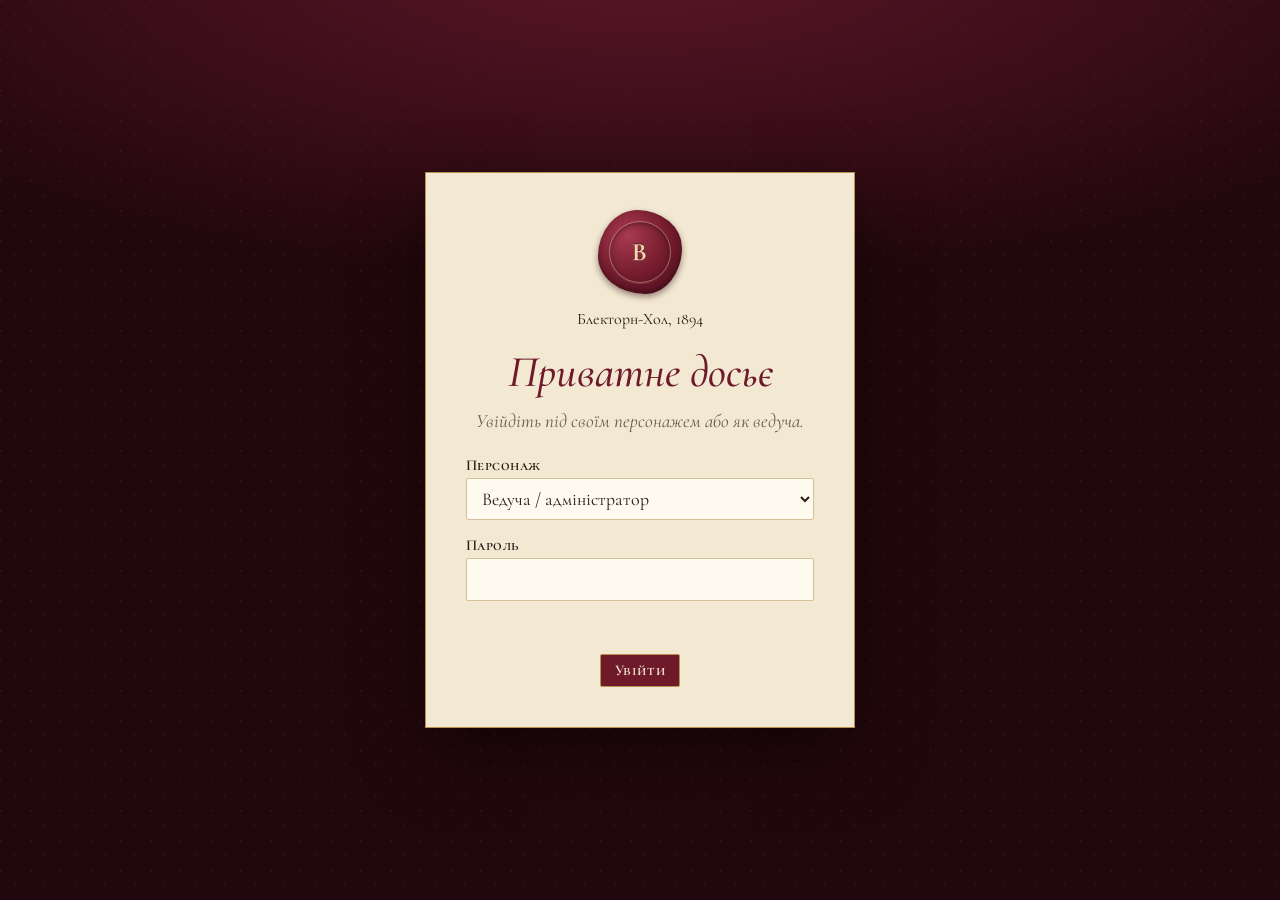
==== blackthorn-mystery.html @ bd0f5a86 "refactor: update field visibility and styles for sealed content - Removed "knows" from OPEN_FIELDS a" ====
<!DOCTYPE html>
<html lang="uk"><head>
<meta charset="UTF-8">
<meta name="viewport" content="width=device-width, initial-scale=1">
<title>The Blackthorn Mystery — Персонажі</title>
<link rel="preconnect" href="https://fonts.googleapis.com">
<link rel="preconnect" href="https://fonts.gstatic.com" crossorigin="">
<link href="https://fonts.googleapis.com/css2?family=Cormorant+Garamond:ital,wght@0,400;0,500;0,600;1,400;1,500&amp;family=Cormorant+SC:wght@500;600;700&amp;display=swap" rel="stylesheet">

<link rel="stylesheet" href="styles.css">
</head>

<body class="access-locked">

<main class="login-screen" id="login-screen">
  <section class="login-panel" aria-labelledby="login-title">
    <span class="seal login-seal" aria-hidden="true">B</span>
    <p class="case-no">Блекторн-Хол, 1894</p>
    <h1 id="login-title">Приватне досьє</h1>
    <p class="login-copy">Увійдіть під своїм персонажем або як ведуча.</p>
    <form id="login-form" class="login-form">
      <label class="field">
        <span>Персонаж</span>
        <select id="login-account" name="account" required></select>
      </label>
      <label class="field">
        <span>Пароль</span>
        <input id="login-password" name="password" type="password" autocomplete="current-password" required>
      </label>
      <p class="login-error" id="login-error" role="alert"></p>
      <button class="btn btn-primary" type="submit">Увійти</button>
    </form>
  </section>
</main>

<nav class="toolbar" aria-label="Керування досьє">
  <div class="toolbar-left">
    <span class="brand"><span class="seal mini-seal" aria-hidden="true">B</span>Blackthorn, приватне досьє</span>
    <div class="view-tabs" role="tablist" aria-label="Сторінки">
      <button class="view-tab" type="button" role="tab" data-view="invite" aria-controls="view-invite" aria-selected="false">Запрошення</button>
      <button class="view-tab" type="button" role="tab" data-view="cards" aria-controls="view-cards" aria-selected="true"><span class="admin-only">Картки персонажів</span><span class="player-only">Мій персонаж</span></button>
      <button class="view-tab" type="button" role="tab" data-view="host" aria-controls="view-host" aria-selected="false">Сторінка ведучої</button>
    </div>
  </div>
  <div class="toolbar-actions" id="cards-actions">
    <button class="btn btn-primary" id="btn-add" type="button">＋ Новий персонаж</button>
    <button class="btn" id="btn-secrets" type="button" aria-pressed="false">Відкрити всіх</button>
    <button class="btn" id="btn-export" type="button" title="Завантажити базу персонажів у форматі JSON">Експорт JSON</button>
    <button class="btn" id="btn-import" type="button" title="Завантажити персонажів з файлу JSON">Імпорт JSON</button>
    <button class="btn" id="btn-print" type="button">Друк / PDF</button>
    <button class="btn" id="btn-reset" type="button" title="Повернути дані, вбудовані у файл">Скинути</button>
  </div>
  <div class="toolbar-actions" id="host-actions" hidden="">
    <button class="btn btn-primary" id="host-edit" type="button" aria-pressed="false">✎ Редагувати</button>
    <button class="btn" id="host-json" type="button" title="Відкрити весь текст сторінки в JSON">JSON</button>
    <button class="btn" id="host-export" type="button" title="Завантажити текст сторінки ведучої у форматі JSON">Експорт JSON</button>
    <button class="btn" id="host-import" type="button" title="Завантажити текст сторінки ведучої з файлу JSON">Імпорт JSON</button>
    <button class="btn" id="host-print" type="button">Друк / PDF</button>
    <button class="btn" id="host-reset" type="button" title="Повернути текст, вбудований у файл">Скинути</button>
  </div>
  <div class="toolbar-actions" id="invite-actions" hidden="">
    <button class="btn btn-primary" id="invite-edit" type="button" aria-pressed="false">✎ Редагувати</button>
    <button class="btn" id="invite-print" type="button">Друк / PDF</button>
    <button class="btn" id="invite-reset" type="button" title="Повернути текст, вбудований у файл">Скинути</button>
  </div>
  <div class="session-actions" hidden id="session-actions">
    <span id="session-name"></span>
    <button class="btn" id="logout" type="button">Вийти</button>
  </div>
  <input type="file" id="import-input" accept="application/json,.json" hidden="">
  <input type="file" id="host-import-input" accept="application/json,.json" hidden="">
</nav>

<div id="view-cards">
<header class="page-title admin-only">
  <p class="case-no">Справа № 01, рік 1894</p>
  <h1>Картки персонажів</h1>
  <div class="flourish" aria-hidden="true">❦</div>
  <p class="motto">Те, що знає кожен. Те, що приховує кожен.</p>
  <p class="status-line" id="status-line"></p>
</header>
<header class="page-title player-title player-only">
  <p class="case-no">Особова справа · Блекторн-Хол, 1894</p>
  <h1>Мій персонаж</h1>
  <div class="flourish" aria-hidden="true">❦</div>
  <p class="motto">Лише для ваших очей. Не показуйте цю сторінку іншим гостям.</p>
</header>

<main class="cards" id="cards" aria-live="polite"></main>
</div>

<div id="view-host" hidden="">
  <header class="page-title">
    <p class="case-no" id="host-case">Справа № 01, рік 1894</p>
    <h1 id="host-title">Сторінка ведучої</h1>
    <div class="flourish" aria-hidden="true">❦</div>
    <p class="motto" id="host-motto">Те, чого не знає жоден гість.</p>
    <span class="host-badge">Тільки для ведучої</span>
  </header>
  <nav class="host-toc" id="host-toc" aria-label="Розділи сторінки ведучої"></nav>
  <main class="host-wrap" id="host" aria-live="polite"></main>
</div>

<div id="view-invite" hidden="">
  <header class="page-title">
    <p class="case-no" id="invite-case">Блекторн-Хол, 31 жовтня 1894</p>
    <h1 id="invite-title">Запрошення</h1>
    <div class="flourish" aria-hidden="true">❦</div>
    <p class="motto" id="invite-motto">Для кожного гостя за столом Блекторнів</p>
  </header>
  <main class="invite-wrap" id="invite" aria-live="polite"></main>
</div>

<dialog class="json-dialog" id="json-dialog" aria-labelledby="json-title">
  <form method="dialog" id="json-form">
    <div class="json-head">
      <h2 id="json-title">Текст сторінки ведучої в JSON</h2>
      <p>Тут увесь вміст сторінки. Можна змінювати текст, додавати розділи й блоки. Типи блоків: <b>text</b>, <b>quote</b>, <b>list</b>, <b>table</b>, <b>checklist</b>, <b>accordion</b>. Подвійні зірочки <b>**так**</b> роблять текст жирним.</p>
    </div>
    <textarea id="json-text" spellcheck="false" aria-label="JSON сторінки ведучої"></textarea>
    <p class="json-error" id="json-error" role="alert"></p>
    <div class="json-foot">
      <button class="btn" type="button" id="json-copy">Копіювати</button>
      <button class="btn" type="button" id="json-cancel">Скасувати</button>
      <button class="btn btn-primary" type="button" id="json-apply">Застосувати</button>
    </div>
  </form>
</dialog>


<!-- Картка персонажа (шаблон для рендеру з JSON) -->
<template id="card-tpl">
  <article class="card">
    <div class="frame">
      <div class="frame-inner">
        <span class="corner tl"></span><span class="corner tr"></span>
        <span class="corner bl"></span><span class="corner br"></span>

        <header class="card-head">
          <p class="role" data-f="role"></p>
          <h2 class="name" data-f="name"></h2>
          <p class="player" data-f="player"></p>
          <div class="seal" data-f="initials" aria-hidden="true"></div>
        </header>

        <div class="flourish" aria-hidden="true">❧</div>

        <section class="sec" data-sec="who"><h3>Хто це</h3><p data-f="who"></p></section>

        <details class="lore" data-sec="lore" open>
          <summary>Минуле персонажа <span class="hint">— життя, події, дрібниці</span></summary>
          <div class="lore-body">
            <section class="lore-part" data-part="life"><h4>Життя</h4><p data-f="life"></p></section>
            <section class="lore-part" data-part="past"><h4>Події з минулого</h4><ol class="timeline" data-list="past"></ol></section>
            <section class="lore-part" data-part="quirks"><h4>Дрібниці й звички</h4><ul class="quirks" data-list="quirks"></ul></section>
          </div>
        </details>

        <section class="sec sealed-note">
          <div class="seal sealed-wax" aria-hidden="true">B</div>
          <h3>Під печаткою</h3>
          <p>Події вечора, секрет, цілі та особливість відкриються, коли ведуча дасть код печатки.</p>
          <form class="unseal-form" hidden>
            <label class="field"><span>Код печатки</span><input name="code" autocomplete="off" autocapitalize="off" spellcheck="false" required></label>
            <button class="btn btn-primary" type="submit">Зламати печатку</button>
            <p class="unseal-error" role="alert"></p>
          </form>
        </section>

        <section class="sec evening-part" data-sec="knows"><h3>Події вечора</h3><p data-f="knows"></p></section>

        <div class="sealed-part">
          <section class="sec secret-block" data-sec="secret"><h3>Секрет</h3><p data-f="secret"></p></section>

          <section class="sec goal-main" data-sec="goalMain"><h3>Головна ціль</h3><p data-f="goalMain"></p></section>
          <section class="sec goal" data-sec="goalExtra"><h3>Додаткова ціль</h3><p data-f="goalExtra"></p></section>
          <section class="sec goal" data-sec="goalMini"><h3>Міні-ціль</h3><p data-f="goalMini"></p></section>

          <section class="sec ability" data-sec="ability"><h3>Особливість</h3><p data-f="ability"></p></section>
        </div>
      </div>
    </div>

    <div class="card-actions">
      <span class="seal-code" data-f="sealCode" hidden></span>
      <button class="icon-btn" type="button" data-action="reveal" aria-pressed="false">Відкрити</button>
      <button class="icon-btn" type="button" data-action="edit">✎ Редагувати</button>
      <button class="icon-btn" type="button" data-action="duplicate">Копія</button>
      <button class="icon-btn" type="button" data-action="left" aria-label="Перемістити раніше">◂</button>
      <button class="icon-btn" type="button" data-action="right" aria-label="Перемістити далі">▸</button>
      <button class="icon-btn" type="button" data-action="delete">Видалити</button>
    </div>
  </article>
</template>

<!-- Редактор -->
<div class="scrim" id="scrim"></div>
<aside class="drawer" id="drawer" role="dialog" aria-modal="true" aria-labelledby="drawer-title" aria-hidden="true">
  <div class="drawer-head">
    <div class="seal mini-seal" id="drawer-seal" aria-hidden="true">?</div>
    <div>
      <h2 id="drawer-title">Новий персонаж</h2>
      <p id="drawer-sub">Заповни те, що знадобиться гравцю.</p>
    </div>
    <button class="btn close" type="button" data-close="" style="color:var(--wine);border-color:var(--line)" aria-label="Закрити редактор">✕</button>
  </div>

  <form class="drawer-body" id="editor" novalidate="">
    <fieldset>
      <legend>Особа</legend>
      <label class="field" id="field-name">
        <span>Ім'я персонажа</span>
        <input name="name" autocomplete="off" placeholder="Arthur Blackthorn">
        <span class="error-text">Впиши ім'я, щоб зберегти картку.</span>
      </label>
      <div class="field-row">
        <label class="field">
          <span>Роль</span>
          <input name="role" autocomplete="off" placeholder="Спадкоємець">
        </label>
        <label class="field">
          <span>Печатка</span>
          <input name="initials" maxlength="3" autocomplete="off" placeholder="AB">
        </label>
      </div>
      <label class="field">
        <span>Гравець</span>
        <input name="player" autocomplete="off" placeholder="Влад">
        <small>Печатка заповнюється ініціалами автоматично, якщо лишити її порожньою.</small>
      </label>
    </fieldset>

    <fieldset>
      <legend>Легенда</legend>
      <label class="field"><span>Хто це</span><textarea name="who" placeholder="Вік, характер, звички, коротка передісторія."></textarea></label>
      <label class="field"><span>Події вечора (що знає)</span><textarea name="knows" placeholder="Що персонаж знає про сьогоднішній вечір. Відкривається разом із секретом."></textarea></label>
      <label class="field"><span>Секрет</span><textarea name="secret" placeholder="Таємниця, яку персонаж приховує."></textarea></label>
    </fieldset>

    <fieldset>
      <legend>Цілі</legend>
      <label class="field"><span>Головна ціль</span><textarea name="goalMain" placeholder="Найважливіше завдання персонажа."></textarea></label>
      <label class="field"><span>Додаткова ціль</span><textarea name="goalExtra" placeholder="Особисте завдання для взаємодії з іншими."></textarea></label>
      <label class="field"><span>Міні-ціль</span><textarea name="goalMini" placeholder="Невелике завдання на час вечірки."></textarea></label>
    </fieldset>

    <fieldset>
      <legend>Особливість</legend>
      <label class="field"><span>Назва здібності</span><input name="abilityName" autocomplete="off" placeholder="Спадкоємець"></label>
      <label class="field"><span>Що вона дає</span><textarea name="abilityText" placeholder="Опис особливої дії та її обмежень."></textarea></label>
    </fieldset>

    <fieldset>
      <legend>Минуле</legend>
      <label class="field"><span>Життя</span><textarea name="life" placeholder="Звідки родом, ким був, як жив до цього вечора."></textarea></label>
      <label class="field">
        <span>Події з минулого</span>
        <textarea name="past" placeholder="1879 — Покинув Оксфорд на третьому курсі."></textarea>
        <small>Кожна подія з нового рядка. Рік на початку рядка стане позначкою на шкалі.</small>
      </label>
      <label class="field">
        <span>Дрібниці й звички</span>
        <textarea name="quirks" placeholder="Алергія на лілії."></textarea>
        <small>Кожна дрібниця з нового рядка.</small>
      </label>
    </fieldset>
  </form>

  <div class="drawer-foot">
    <button class="btn btn-danger" type="button" id="drawer-delete">Видалити</button>
    <span class="spacer"></span>
    <span class="shortcut">Ctrl + Enter</span>
    <button class="btn" type="button" data-close="">Скасувати</button>
    <button class="btn btn-primary" type="submit" form="editor">Зберегти</button>
  </div>
</aside>

<div class="toast" id="toast" role="status"></div>

<script src="data/public.js"></script><script src="auth.js" defer></script><script>
window.initCards = () => {
  const STORAGE_KEY = "blackthorn-dossier-v3";
  const REVEALED_KEY = "blackthorn-dossier-revealed";
  const SEALED_FIELDS = ["knows", "secret", "goalMain", "goalExtra", "goalMini", "abilityName", "abilityText"];
  const FIELDS = ["name", "role", "player", "initials", "who", "knows", "secret",
                  "goalMain", "goalExtra", "goalMini", "abilityName", "abilityText",
                  "life", "past", "quirks"];
  const DB_VERSION = 8;

  const $ = (sel, root = document) => root.querySelector(sel);
  const cardsEl = $("#cards");
  const tpl = $("#card-tpl");
  const form = $("#editor");
  const isPlayer = window.BLACKTHORN_DATA.role !== "admin";
  const seals = window.BLACKTHORN_DATA.seals || {};
  const sealedIds = new Set(window.BLACKTHORN_DATA.sealedIds || []);
  const embedded = readEmbedded();

  let db = loadDb();
  let editingId = null;
  const revealed = new Set();

  try { (JSON.parse(localStorage.getItem(REVEALED_KEY)) || []).forEach(id => revealed.add(id)); } catch (e) {}

  function saveRevealed() {
    try { localStorage.setItem(REVEALED_KEY, JSON.stringify([...revealed])); } catch (e) {}
  }

  function hasSealed(c) {
    return SEALED_FIELDS.some(f => c[f].trim());
  }

  /* ---------- Data ---------- */
  function uid() {
    return "c" + Date.now().toString(36) + Math.random().toString(36).slice(2, 7);
  }

  function normalize(raw) {
    const c = { id: raw && typeof raw.id === "string" && raw.id ? raw.id : uid() };
    FIELDS.forEach(f => { c[f] = raw && typeof raw[f] === "string" ? raw[f] : ""; });
    return c;
  }

  function normalizeDb(data) {
    const list = Array.isArray(data) ? data : (data && Array.isArray(data.characters) ? data.characters : null);
    if (!list) return null;
    const seen = new Set();
    const characters = list.map(normalize).map(c => {
      if (seen.has(c.id)) c.id = uid();
      seen.add(c.id);
      return c;
    });
    return { version: DB_VERSION, characters };
  }

  function readEmbedded() {
    try { return normalizeDb(window.BLACKTHORN_DATA.characters) || { version: DB_VERSION, characters: [] }; }
    catch (e) { return { version: DB_VERSION, characters: [] }; }
  }

  function loadDb() {
    if (isPlayer) return JSON.parse(JSON.stringify(embedded));
    try {
      const saved = localStorage.getItem(STORAGE_KEY);
      const parsed = saved && normalizeDb(JSON.parse(saved));
      if (parsed) {
        const missing = embedded.characters.filter(e => !parsed.characters.some(c => c.id === e.id)).length;
        if (missing) {
          setTimeout(() => toast(`У цьому браузері збережено старішу версію досьє: бракує ${missing} ${plural(missing, "персонажа", "персонажів", "персонажів")}. Натисни «Скинути», щоб показати всіх із файлу.`, 9000), 400);
        }
        return parsed;
      }
    } catch (e) {}
    return JSON.parse(JSON.stringify(embedded));
  }

  function persist() {
    if (isPlayer) return true;
    try {
      localStorage.setItem(STORAGE_KEY, JSON.stringify(db));
      return true;
    } catch (e) {
      toast("Браузер не дозволив зберегти зміни. Скористайся «Експорт JSON» або «Зберегти файл».");
      return false;
    }
  }

  function autoInitials(name) {
    const words = (name || "").trim().split(/\s+/).filter(Boolean);
    if (!words.length) return "?";
    const letters = words.length > 1 ? words[0][0] + words[words.length - 1][0] : words[0][0];
    return letters.toUpperCase();
  }

  /* ---------- Render ---------- */
  function render() {
    cardsEl.textContent = "";
    const list = db.characters;
    saveRevealed();
    syncSecretsButton();

    $("#status-line").textContent = list.length
      ? `У справі ${list.length} ${plural(list.length, "персонаж", "персонажі", "персонажів")}. Зміни зберігаються в цьому браузері автоматично.`
      : "";

    if (!list.length) {
      const empty = document.createElement("div");
      empty.className = "empty";
      empty.innerHTML = '<h2>Справа поки порожня</h2><p>Додай першого підозрюваного, щоб почати досьє.</p>';
      const btn = document.createElement("button");
      btn.className = "btn btn-primary";
      btn.type = "button";
      btn.textContent = "＋ Новий персонаж";
      btn.addEventListener("click", () => openEditor(null));
      empty.appendChild(btn);
      cardsEl.appendChild(empty);
      return;
    }

    list.forEach((c, i) => {
      const node = tpl.content.firstElementChild.cloneNode(true);
      node.dataset.id = c.id;
      const onlyId = document.body.dataset.character;
      if (onlyId && onlyId !== c.id) node.hidden = true;

      setText(node, "role", c.role);
      setText(node, "name", c.name || "Без імені");
      setText(node, "player", c.player ? `Гравець: ${c.player}` : "");
      setText(node, "initials", (c.initials || autoInitials(c.name)).toUpperCase());

      ["who", "knows", "secret", "goalMain", "goalExtra", "goalMini"].forEach(f => {
        setText(node, f, c[f]);
        toggleSection(node, f, c[f]);
      });

      const abilityP = $('[data-f="ability"]', node);
      if (c.abilityName) {
        const strong = document.createElement("strong");
        strong.textContent = `«${c.abilityName}»`;
        abilityP.append(strong, c.abilityText ? ": " + c.abilityText : "");
      } else {
        abilityP.textContent = c.abilityText;
      }
      toggleSection(node, "ability", c.abilityName || c.abilityText);

      renderLore(node, c);

      const isRevealed = revealed.has(c.id);
      const locked = isPlayer ? sealedIds.has(c.id) : hasSealed(c) && !isRevealed;
      if (locked) node.classList.add("locked");
      $(".unseal-form", node).hidden = !sealedIds.has(c.id);
      const sealCode = $('[data-f="sealCode"]', node);
      sealCode.textContent = seals[c.id] ? `Код печатки: ${seals[c.id]}` : "";
      sealCode.hidden = !seals[c.id];
      const revealBtn = $('[data-action="reveal"]', node);
      revealBtn.textContent = isRevealed ? "Сховати" : "Відкрити";
      revealBtn.setAttribute("aria-pressed", String(isRevealed));
      revealBtn.hidden = !hasSealed(c);

      $('[data-action="left"]', node).disabled = i === 0;
      $('[data-action="right"]', node).disabled = i === list.length - 1;

      cardsEl.appendChild(node);
    });
  }

  function lines(value) {
    return String(value || "").split(/\n+/).map(s => s.trim()).filter(Boolean);
  }

  function renderLore(node, c) {
    setText(node, "life", c.life);
    $('[data-part="life"]', node).hidden = !c.life.trim();

    const pastEl = $('[data-list="past"]', node);
    const past = lines(c.past);
    past.forEach(line => {
      const li = document.createElement("li");
      const m = line.match(/^(\d{3,4})\s*[—–-]\s*(.+)$/);
      const yr = document.createElement("span");
      yr.className = "yr";
      yr.textContent = m ? m[1] : "";
      const ev = document.createElement("span");
      ev.className = "ev";
      ev.textContent = m ? m[2] : line;
      li.append(yr, ev);
      pastEl.appendChild(li);
    });
    $('[data-part="past"]', node).hidden = !past.length;

    const quirksEl = $('[data-list="quirks"]', node);
    const quirks = lines(c.quirks);
    quirks.forEach(q => {
      const li = document.createElement("li");
      li.textContent = q;
      quirksEl.appendChild(li);
    });
    $('[data-part="quirks"]', node).hidden = !quirks.length;

    $('[data-sec="lore"]', node).hidden = !(c.life.trim() || past.length || quirks.length);
  }

  function setText(node, field, value) {
    const el = $(`[data-f="${field}"]`, node);
    el.textContent = value || "";
    if (!value && (field === "role" || field === "player")) el.hidden = true;
  }

  function toggleSection(node, key, value) {
    const sec = $(`[data-sec="${key}"]`, node);
    if (sec) sec.hidden = !String(value || "").trim();
  }

  function plural(n, one, few, many) {
    const m10 = n % 10, m100 = n % 100;
    if (m10 === 1 && m100 !== 11) return one;
    if (m10 >= 2 && m10 <= 4 && (m100 < 12 || m100 > 14)) return few;
    return many;
  }

  function flashCard(id) {
    const el = cardsEl.querySelector(`[data-id="${CSS.escape(id)}"]`);
    if (!el) return;
    el.scrollIntoView({ behavior: "smooth", block: "center" });
    el.classList.remove("flash");
    void el.offsetWidth;
    el.classList.add("flash");
  }

  /* ---------- Card actions ---------- */
  cardsEl.addEventListener("click", e => {
    const btn = e.target.closest("[data-action]");
    if (!btn) return;
    const card = btn.closest(".card");
    const id = card && card.dataset.id;
    const idx = db.characters.findIndex(c => c.id === id);
    if (idx < 0) return;
    const c = db.characters[idx];

    switch (btn.dataset.action) {
      case "edit":
        openEditor(id);
        break;
      case "reveal":
        if (revealed.has(id)) revealed.delete(id); else revealed.add(id);
        render();
        break;
      case "duplicate": {
        const copy = { ...c, id: uid(), name: c.name ? c.name + " (копія)" : "" };
        db.characters.splice(idx + 1, 0, copy);
        persist(); render(); flashCard(copy.id);
        toast("Створено копію картки");
        break;
      }
      case "left":
      case "right": {
        const to = btn.dataset.action === "left" ? idx - 1 : idx + 1;
        if (to < 0 || to >= db.characters.length) return;
        [db.characters[idx], db.characters[to]] = [db.characters[to], db.characters[idx]];
        persist(); render(); flashCard(id);
        break;
      }
      case "delete":
        deleteCharacter(id);
        break;
    }
  });

  function deleteCharacter(id) {
    const c = db.characters.find(x => x.id === id);
    if (!c) return false;
    if (!confirm(`Видалити картку «${c.name || "Без імені"}»? Цю дію не можна скасувати.`)) return false;
    db.characters = db.characters.filter(x => x.id !== id);
    revealed.delete(id);
    persist(); render();
    toast("Картку видалено");
    return true;
  }

  /* ---------- Editor ---------- */
  function openEditor(id) {
    editingId = id;
    const c = id ? db.characters.find(x => x.id === id) : null;
    form.reset();
    $("#field-name").classList.remove("invalid");
    FIELDS.forEach(f => { if (form.elements[f]) form.elements[f].value = c ? c[f] : ""; });

    $("#drawer-title").textContent = c ? (c.name || "Без імені") : "Новий персонаж";
    $("#drawer-sub").textContent = c ? "Редагування картки" : "Заповни те, що знадобиться гравцю.";
    $("#drawer-delete").hidden = !c;
    updateSealPreview();

    document.body.classList.add("drawer-open");
    $("#drawer").setAttribute("aria-hidden", "false");
    form.querySelectorAll("textarea").forEach(autosize);
    setTimeout(() => form.elements.name.focus(), 60);
  }

  function closeEditor() {
    document.body.classList.remove("drawer-open");
    $("#drawer").setAttribute("aria-hidden", "true");
    editingId = null;
  }

  function updateSealPreview() {
    const val = form.elements.initials.value.trim() || autoInitials(form.elements.name.value);
    $("#drawer-seal").textContent = val.toUpperCase();
    form.elements.initials.placeholder = autoInitials(form.elements.name.value);
  }

  function autosize(t) {
    t.style.height = "auto";
    t.style.height = t.scrollHeight + 2 + "px";
  }

  form.addEventListener("input", e => {
    if (e.target.tagName === "TEXTAREA") autosize(e.target);
    if (e.target.name === "name" || e.target.name === "initials") updateSealPreview();
    if (e.target.name === "name" && e.target.value.trim()) $("#field-name").classList.remove("invalid");
  });

  form.addEventListener("submit", e => {
    e.preventDefault();
    const data = {};
    FIELDS.forEach(f => { data[f] = (form.elements[f].value || "").trim(); });

    if (!data.name) {
      $("#field-name").classList.add("invalid");
      form.elements.name.focus();
      return;
    }

    let id = editingId;
    if (id) {
      const idx = db.characters.findIndex(x => x.id === id);
      db.characters[idx] = normalize({ ...data, id });
    } else {
      const c = normalize({ ...data, id: uid() });
      id = c.id;
      db.characters.push(c);
    }

    persist();
    closeEditor();
    render();
    flashCard(id);
    toast("Картку збережено");
  });

  $("#drawer-delete").addEventListener("click", () => {
    if (editingId && deleteCharacter(editingId)) closeEditor();
  });

  document.querySelectorAll("[data-close]").forEach(b => b.addEventListener("click", closeEditor));
  $("#scrim").addEventListener("click", closeEditor);

  document.addEventListener("keydown", e => {
    if (!document.body.classList.contains("drawer-open")) return;
    if (e.key === "Escape") closeEditor();
    if (e.key === "Enter" && (e.ctrlKey || e.metaKey)) { e.preventDefault(); form.requestSubmit(); }
  });

  /* ---------- Toolbar ---------- */
  $("#btn-add").addEventListener("click", () => openEditor(null));

  function allRevealed() {
    const sealed = db.characters.filter(hasSealed);
    return sealed.length > 0 && sealed.every(c => revealed.has(c.id));
  }

  function syncSecretsButton() {
    const b = $("#btn-secrets");
    const all = allRevealed();
    b.textContent = all ? "Сховати всіх" : "Відкрити всіх";
    b.setAttribute("aria-pressed", String(all));
    b.classList.toggle("is-on", all);
  }

  $("#btn-secrets").addEventListener("click", () => {
    if (allRevealed()) revealed.clear();
    else db.characters.forEach(c => revealed.add(c.id));
    render();
  });

  function download(filename, content, type) {
    const blob = new Blob([content], { type });
    const url = URL.createObjectURL(blob);
    const a = document.createElement("a");
    a.href = url;
    a.download = filename;
    document.body.appendChild(a);
    a.click();
    a.remove();
    setTimeout(() => URL.revokeObjectURL(url), 1000);
  }

  $("#btn-export").addEventListener("click", () => {
    download("blackthorn-characters.json", JSON.stringify(db, null, 2), "application/json");
    toast("JSON завантажено");
  });

  $("#btn-import").addEventListener("click", () => $("#import-input").click());

  $("#import-input").addEventListener("change", async e => {
    const file = e.target.files[0];
    e.target.value = "";
    if (!file) return;
    try {
      const incoming = normalizeDb(JSON.parse(await file.text()));
      if (!incoming) throw new Error("format");
      const replace = db.characters.length === 0 || confirm(
        `У файлі ${incoming.characters.length} ${plural(incoming.characters.length, "персонаж", "персонажі", "персонажів")}.\n\n` +
        "OK — замінити поточних персонажів.\nСкасувати — додати їх до наявних."
      );
      if (replace) {
        db = incoming;
      } else {
        const ids = new Set(db.characters.map(c => c.id));
        incoming.characters.forEach(c => { if (ids.has(c.id)) c.id = uid(); db.characters.push(c); });
      }
      revealed.clear();
      persist(); render();
      toast(replace ? "Персонажів замінено з файлу" : "Персонажів додано з файлу");
    } catch (err) {
      toast("Цей файл не схожий на базу персонажів. Потрібен JSON, експортований з цієї сторінки.");
    }
  });

  $("#btn-print").addEventListener("click", () => window.print());

  let closedForPrint = [];
  window.addEventListener("beforeprint", () => {
    closedForPrint = [...cardsEl.querySelectorAll(".lore:not([open])")];
    closedForPrint.forEach(d => { d.open = true; });
  });
  window.addEventListener("afterprint", () => {
    closedForPrint.forEach(d => { d.open = false; });
    closedForPrint = [];
  });

  $("#btn-reset").addEventListener("click", () => {
    if (!confirm("Повернути персонажів, вбудованих у файл? Зміни в цьому браузері буде втрачено.")) return;
    try { localStorage.removeItem(STORAGE_KEY); } catch (e) {}
    db = JSON.parse(JSON.stringify(embedded));
    revealed.clear();
    render();
    toast("Дані скинуто до вбудованих у файл");
  });

  /* ---------- Toast ---------- */
  let toastTimer;
  function toast(msg, ms) {
    const t = $("#toast");
    t.textContent = msg;
    t.classList.add("show");
    clearTimeout(toastTimer);
    toastTimer = setTimeout(() => t.classList.remove("show"), ms || 2600);
  }

  /* ---------- Init ---------- */
  $("#drawer").setAttribute("aria-hidden", "true");
  render();

  // Keep other tabs of this browser (e.g. a player's screen) in sync with the host's reveals.
  window.addEventListener("storage", e => {
    if (e.key !== REVEALED_KEY) return;
    revealed.clear();
    try { (JSON.parse(e.newValue) || []).forEach(id => revealed.add(id)); } catch (err) {}
    render();
  });

  window.BlackthornCards = {
    unseal(id, fields) {
      const c = db.characters.find(x => x.id === id);
      if (!c) return;
      SEALED_FIELDS.forEach(f => { c[f] = typeof fields[f] === "string" ? fields[f] : ""; });
      sealedIds.delete(id);
      render();
    }
  };
};
</script>

<script>
/* ---------- Сторінка ведучої ---------- */
window.initHost = () => {
  const HOST_KEY = "blackthorn-host-v3";
  const $ = (s, r = document) => r.querySelector(s);
  const clone = x => JSON.parse(JSON.stringify(x));
  const ROMAN = ["I","II","III","IV","V","VI","VII","VIII","IX","X","XI","XII","XIII","XIV","XV"];
  const BLOCK_TYPES = ["text", "quote", "list", "table", "checklist", "accordion"];

  const root = $("#host");
  const embedded = readEmbedded();
  let data = load();
  let editing = false;
  const openAcc = new Set();

  const PLAINTEXT = (() => {
    try { const d = document.createElement("div"); d.contentEditable = "plaintext-only"; return d.contentEditable === "plaintext-only"; }
    catch (e) { return false; }
  })();

  /* ---------- Дані ---------- */
  function validate(d) {
    if (!d || typeof d !== "object") return "Очікується об'єкт з полем «sections».";
    if (!Array.isArray(d.sections)) return "Поле «sections» має бути списком розділів.";
    for (const [i, s] of d.sections.entries()) {
      if (!s || typeof s !== "object") return `Розділ ${i + 1} має бути об'єктом.`;
      if (s.blocks && !Array.isArray(s.blocks)) return `У розділі «${s.title || i + 1}» поле «blocks» має бути списком.`;
      for (const [j, b] of (s.blocks || []).entries()) {
        if (!b || !BLOCK_TYPES.includes(b.type)) return `Розділ «${s.title || i + 1}», блок ${j + 1}: невідомий тип «${b && b.type}». Можливі: ${BLOCK_TYPES.join(", ")}.`;
      }
    }
    return null;
  }

  function normalize(d) {
    d.sections.forEach((s, i) => {
      s.id = s.id || "sec-" + i;
      s.title = s.title || "";
      s.intro = s.intro || "";
      s.blocks = s.blocks || [];
      s.blocks.forEach(b => {
        if (b.type === "text" || b.type === "quote") b.body = b.body || "";
        if (b.type === "list") b.items = (b.items || []).map(String);
        if (b.type === "table") {
          b.columns = (b.columns || []).map(String);
          b.rows = (b.rows || []).map(r => b.columns.map((_, k) => String((r || [])[k] ?? "")));
        }
        if (b.type === "checklist") b.items = (b.items || []).map(it => typeof it === "string" ? { text: it, done: false } : { text: String(it.text || ""), done: !!it.done });
        if (b.type === "accordion") b.items = (b.items || []).map(it => ({ title: String(it.title || ""), subtitle: String(it.subtitle || ""), body: String(it.body || "") }));
      });
    });
    return d;
  }

  function readEmbedded() {
    try { const d = window.BLACKTHORN_DATA.host; return validate(d) ? { sections: [] } : normalize(d); }
    catch (e) { return { sections: [] }; }
  }

  function load() {
    if (window.BLACKTHORN_DATA.role !== "admin") return clone(embedded);
    try {
      const saved = localStorage.getItem(HOST_KEY);
      if (saved) {
        const d = JSON.parse(saved);
        if (!validate(d)) return normalize(d);
      }
    } catch (e) {}
    return clone(embedded);
  }

  let saveTimer;
  function save(now) {
    clearTimeout(saveTimer);
    const run = () => {
      try { localStorage.setItem(HOST_KEY, JSON.stringify(data)); }
      catch (e) { toast("Браузер не дозволив зберегти зміни. Скористайся «Експорт JSON» або «Зберегти файл»."); }
    };
    if (now) run(); else saveTimer = setTimeout(run, 300);
  }

  /* ---------- Форматування ---------- */
  function esc(s) { return String(s).replace(/[&<>"]/g, c => ({ "&": "&amp;", "<": "&lt;", ">": "&gt;", '"': "&quot;" }[c])); }
  function inline(s) { return esc(s).replace(/\*\*(.+?)\*\*/g, "<strong>$1</strong>").replace(/\n/g, "<br>"); }
  function prose(s) {
    const parts = String(s || "").split(/\n{2,}/).filter(p => p.trim());
    return parts.map(p => "<p>" + inline(p) + "</p>").join("");
  }

  /* Поле, яке в режимі редагування стає редагованим і пише назад у JSON */
  function field(tag, obj, key, opts = {}) {
    const el = document.createElement(tag);
    if (opts.cls) el.className = opts.cls;
    const v = obj[key] ?? "";
    if (editing) {
      el.textContent = v;
      el.contentEditable = PLAINTEXT ? "plaintext-only" : "true";
      el.classList.add("ed");
      el.dataset.ph = opts.ph || "Порожньо";
      el.setAttribute("role", "textbox");
      if (opts.multi) el.setAttribute("aria-multiline", "true");
      if (opts.label) el.setAttribute("aria-label", opts.label);
      el.addEventListener("keydown", e => { if (e.key === "Enter" && !opts.multi) { e.preventDefault(); el.blur(); } });
      el.addEventListener("paste", e => {
        if (PLAINTEXT) return;
        e.preventDefault();
        document.execCommand("insertText", false, e.clipboardData.getData("text/plain"));
      });
      el.addEventListener("input", () => {
        obj[key] = el.innerText.replace(/\u00a0/g, " ").replace(/\r/g, "").replace(/\n$/, "");
        if (opts.onInput) opts.onInput();
        save();
      });
    } else {
      el.innerHTML = opts.multi && !opts.inlineView ? prose(v) : inline(v);
    }
    return el;
  }

  function button(cls, text, label, onClick) {
    const b = document.createElement("button");
    b.type = "button";
    b.className = cls;
    b.textContent = text;
    if (label) b.setAttribute("aria-label", label);
    b.addEventListener("click", onClick);
    return b;
  }
  const removeBtn = (label, fn) => button("mini-x", "✕", label, () => { fn(); save(true); render(); });
  const addBtn = (text, fn) => button("add-row", "＋ " + text, null, () => { fn(); save(true); render(); });

  function blockTitle(wrap, b, ph) {
    if (editing) wrap.appendChild(field("h3", b, "title", { ph: ph || "Заголовок блоку (необов'язково)", label: "Заголовок блоку" }));
    else if (b.title) wrap.appendChild(field("h3", b, "title"));
  }

  /* ---------- Блоки ---------- */
  const renderers = {
    text(b) {
      const w = document.createElement("div");
      w.className = "hb hb-text";
      blockTitle(w, b);
      w.appendChild(field("div", b, "body", { cls: "prose", multi: true, ph: "Текст…", label: "Текст" }));
      return w;
    },

    quote(b) {
      const w = renderers.text(b);
      w.className = "hb hb-quote";
      return w;
    },

    list(b) {
      const w = document.createElement("div");
      w.className = "hb hb-list";
      blockTitle(w, b);
      const ul = document.createElement("ul");
      ul.className = "bullets";
      b.items.forEach((_, i) => {
        const li = document.createElement("li");
        if (editing) {
          li.className = "editing-row";
          li.append(field("span", b.items, i, { multi: true, ph: "Пункт списку", label: "Пункт " + (i + 1) }),
                    removeBtn("Видалити пункт " + (i + 1), () => b.items.splice(i, 1)));
        } else {
          li.innerHTML = inline(b.items[i]);
        }
        ul.appendChild(li);
      });
      w.appendChild(ul);
      if (editing) w.appendChild(addBtn("пункт", () => b.items.push("")));
      return w;
    },

    table(b) {
      const w = document.createElement("div");
      w.className = "hb hb-table";
      blockTitle(w, b);
      const wrap = document.createElement("div");
      wrap.className = "table-wrap";
      const t = document.createElement("table");
      const thead = t.createTHead().insertRow();
      b.columns.forEach((_, k) => {
        const th = document.createElement("th");
        th.scope = "col";
        th.appendChild(field("span", b.columns, k, { ph: "Колонка", label: "Назва колонки " + (k + 1) }));
        thead.appendChild(th);
      });
      if (editing) { const th = document.createElement("th"); th.className = "ctl"; th.innerHTML = '<span class="visually-hidden">Дії</span>'; thead.appendChild(th); }
      const tb = t.createTBody();
      b.rows.forEach((row, r) => {
        const tr = tb.insertRow();
        row.forEach((_, k) => {
          const td = tr.insertCell();
          td.appendChild(field("div", row, k, { multi: true, inlineView: true, ph: "—", label: `${b.columns[k] || "Клітинка"}, рядок ${r + 1}` }));
        });
        if (editing) { const td = tr.insertCell(); td.className = "ctl"; td.appendChild(removeBtn("Видалити рядок " + (r + 1), () => b.rows.splice(r, 1))); }
      });
      wrap.appendChild(t);
      w.appendChild(wrap);
      if (editing) w.appendChild(addBtn("рядок", () => b.rows.push(b.columns.map(() => ""))));
      return w;
    },

    checklist(b) {
      const w = document.createElement("div");
      w.className = "hb hb-check";
      const head = document.createElement("div");
      head.className = "check-head";
      blockTitle(head, b, "Назва списку");
      if (!head.firstChild) head.appendChild(document.createElement("h3"));
      const count = document.createElement("span");
      count.className = "check-count";
      const upd = () => { count.textContent = `${b.items.filter(i => i.done).length} / ${b.items.length}`; };
      upd();
      head.appendChild(count);
      w.appendChild(head);
      const ul = document.createElement("ul");
      ul.className = "checklist";
      b.items.forEach((it, i) => {
        const li = document.createElement("li");
        if (it.done) li.classList.add("done");
        const box = document.createElement("input");
        box.type = "checkbox";
        box.checked = it.done;
        const text = field("span", it, "text", { cls: "ck-text", multi: true, inlineView: true, ph: "Що підготувати", label: "Пункт " + (i + 1) });
        if (!editing) {
          const id = `ck-${Math.random().toString(36).slice(2, 9)}`;
          box.id = id;
          const lab = document.createElement("label");
          lab.htmlFor = id;
          lab.className = "ck-text";
          lab.innerHTML = text.innerHTML;
          li.append(box, lab);
        } else {
          box.setAttribute("aria-label", "Виконано: пункт " + (i + 1));
          li.className += " editing-row";
          li.append(box, text, removeBtn("Видалити пункт " + (i + 1), () => b.items.splice(i, 1)));
        }
        box.addEventListener("change", () => { it.done = box.checked; li.classList.toggle("done", it.done); upd(); save(true); });
        ul.appendChild(li);
      });
      w.appendChild(ul);
      if (editing) w.appendChild(addBtn("пункт", () => b.items.push({ text: "", done: false })));
      return w;
    },

    accordion(b, key) {
      const w = document.createElement("div");
      w.className = "hb hb-acc";
      blockTitle(w, b);
      const tools = document.createElement("div");
      tools.className = "acc-tools";
      const acc = document.createElement("div");
      acc.className = "acc";
      const toggleAll = button("linkish", "", null, () => {
        const items = [...acc.querySelectorAll(".acc-item")];
        const open = !items.every(d => d.open);
        items.forEach(d => { d.open = open; });
      });
      const syncToggle = () => {
        const items = [...acc.querySelectorAll(".acc-item")];
        toggleAll.textContent = items.length && items.every(d => d.open) ? "Згорнути все" : "Розгорнути все";
      };
      tools.appendChild(toggleAll);
      if (b.items.length > 1) w.appendChild(tools);

      b.items.forEach((it, i) => {
        const k = `${key}:${i}`;
        const d = document.createElement("details");
        d.className = "acc-item";
        d.open = openAcc.has(k);
        d.addEventListener("toggle", () => { d.open ? openAcc.add(k) : openAcc.delete(k); syncToggle(); });
        const s = document.createElement("summary");
        const label = document.createElement("span");
        label.className = "acc-label";
        const tt = document.createElement("span"); tt.className = "acc-title"; tt.innerHTML = inline(it.title || "Без назви");
        label.appendChild(tt);
        if (it.subtitle) { const st = document.createElement("span"); st.className = "acc-sub"; st.innerHTML = inline(it.subtitle); label.appendChild(st); }
        s.appendChild(label);
        d.appendChild(s);

        const body = document.createElement("div");
        body.className = "acc-body";
        if (editing) {
          const f = document.createElement("div");
          f.className = "acc-edit-fields";
          const l1 = document.createElement("label"); l1.textContent = "Назва";
          l1.appendChild(field("span", it, "title", { ph: "Назва реквізиту", label: "Назва", onInput: () => { tt.innerHTML = inline(it.title || "Без назви"); } }));
          const l2 = document.createElement("label"); l2.textContent = "Підпис";
          l2.appendChild(field("span", it, "subtitle", { ph: "Коротко: хто, коли", label: "Підпис" }));
          f.append(l1, l2);
          body.appendChild(f);
        }
        body.appendChild(field("div", it, "body", { cls: "prose", multi: true, ph: "Повний текст…", label: "Текст" }));
        if (editing) {
          const row = document.createElement("div");
          row.style.cssText = "display:flex;justify-content:flex-end;margin-top:8px";
          row.appendChild(button("add-row", "Видалити цей елемент", null, () => {
            if (!confirm(`Видалити «${it.title || "без назви"}»?`)) return;
            b.items.splice(i, 1); openAcc.clear(); save(true); render();
          }));
          body.appendChild(row);
        }
        d.appendChild(body);
        acc.appendChild(d);
      });
      w.appendChild(acc);
      syncToggle();
      if (editing) w.appendChild(addBtn("елемент", () => { b.items.push({ title: "Новий реквізит", subtitle: "", body: "" }); openAcc.add(`${key}:${b.items.length - 1}`); }));
      return w;
    }
  };

  /* ---------- Рендер ---------- */
  function render() {
    const y = window.scrollY;
    ["caseNo", "title", "motto"].forEach(k => {
      const id = { caseNo: "#host-case", title: "#host-title", motto: "#host-motto" }[k];
      const old = $(id);
      const el = field(old.tagName.toLowerCase(), data, k, { cls: old.className.replace(/\bed\b/g, "").trim(), ph: "…", label: k });
      el.id = old.id;
      old.replaceWith(el);
    });
    document.title = (data.title || "Сторінка ведучої") + " — The Blackthorn Mystery";

    const toc = $("#host-toc");
    toc.textContent = "";
    root.textContent = "";

    if (editing) {
      const ban = document.createElement("p");
      ban.className = "edit-banner";
      ban.textContent = "Режим редагування: клацніть на будь-який текст, щоб змінити його. Зміни зберігаються в браузері автоматично. **Подвійні зірочки** роблять текст жирним.";
      root.appendChild(ban);
    }

    data.sections.forEach((sec, si) => {
      const a = document.createElement("a");
      a.href = "#host-" + sec.id;
      a.textContent = sec.title || "Розділ " + (si + 1);
      a.addEventListener("click", e => {
        e.preventDefault();
        document.getElementById("host-" + sec.id)?.scrollIntoView({ behavior: matchMedia("(prefers-reduced-motion: reduce)").matches ? "auto" : "smooth" });
      });
      toc.appendChild(a);

      const art = document.createElement("section");
      art.className = "host-sec";
      art.id = "host-" + sec.id;
      art.innerHTML = '<div class="frame"><div class="frame-inner"><span class="corner tl"></span><span class="corner tr"></span><span class="corner bl"></span><span class="corner br"></span></div></div>';
      const inner = $(".frame-inner", art);

      const head = document.createElement("div");
      head.className = "host-sec-head";
      const num = document.createElement("span");
      num.className = "host-num";
      num.textContent = ROMAN[si] || String(si + 1);
      head.append(num, field("h2", sec, "title", { ph: "Назва розділу", label: "Назва розділу", onInput: () => { a.textContent = sec.title || "Розділ " + (si + 1); } }));
      inner.appendChild(head);
      if (sec.intro || editing) inner.appendChild(field("p", sec, "intro", { cls: "host-intro", multi: false, ph: "Короткий вступ (необов'язково)", label: "Вступ до розділу" }));

      sec.blocks.forEach((b, bi) => {
        const r = renderers[b.type];
        if (r) inner.appendChild(r(b, `${sec.id}:${bi}`));
      });
      root.appendChild(art);
    });
    if (editing) window.scrollTo(0, y);
  }

  /* ---------- Дії ---------- */
  function setEditing(on) {
    editing = on;
    const b = $("#host-edit");
    b.classList.toggle("is-on", on);
    b.setAttribute("aria-pressed", String(on));
    b.textContent = on ? "✓ Готово" : "✎ Редагувати";
    render();
  }

  function download(name, content, type) {
    const url = URL.createObjectURL(new Blob([content], { type }));
    const a = document.createElement("a");
    a.href = url; a.download = name;
    document.body.appendChild(a); a.click(); a.remove();
    setTimeout(() => URL.revokeObjectURL(url), 1000);
  }

  let toastTimer;
  function toast(msg, ms) {
    const t = $("#toast");
    t.textContent = msg;
    t.classList.add("show");
    clearTimeout(toastTimer);
    toastTimer = setTimeout(() => t.classList.remove("show"), ms || 2600);
  }

  $("#host-edit").addEventListener("click", () => setEditing(!editing));

  const dlg = $("#json-dialog");
  $("#host-json").addEventListener("click", () => {
    $("#json-text").value = JSON.stringify(data, null, 2);
    $("#json-error").textContent = "";
    if (dlg.showModal) dlg.showModal(); else dlg.setAttribute("open", "");
    $("#json-text").focus();
    $("#json-text").setSelectionRange(0, 0);
    $("#json-text").scrollTop = 0;
  });
  const closeDlg = () => { if (dlg.close) dlg.close(); else dlg.removeAttribute("open"); };
  $("#json-cancel").addEventListener("click", closeDlg);
  $("#json-copy").addEventListener("click", async () => {
    try { await navigator.clipboard.writeText($("#json-text").value); toast("JSON скопійовано"); }
    catch (e) { $("#json-text").select(); toast("Виділено — скопіюй через Ctrl+C"); }
  });
  $("#json-apply").addEventListener("click", () => {
    let d;
    try { d = JSON.parse($("#json-text").value); }
    catch (e) { $("#json-error").textContent = "Помилка в JSON: " + e.message; return; }
    const err = validate(d);
    if (err) { $("#json-error").textContent = err; return; }
    data = normalize(d);
    openAcc.clear();
    save(true); render(); closeDlg();
    toast("Сторінку ведучої оновлено з JSON");
  });
  $("#json-text").addEventListener("keydown", e => {
    if (e.key === "Tab" && !e.shiftKey && !e.ctrlKey && !e.altKey && !e.metaKey) {
      e.preventDefault();
      const t = e.target, s = t.selectionStart;
      t.setRangeText("  ", s, t.selectionEnd, "end");
    }
  });

  $("#host-export").addEventListener("click", () => {
    download("blackthorn-host.json", JSON.stringify(data, null, 2), "application/json");
    toast("JSON сторінки ведучої завантажено");
  });
  $("#host-import").addEventListener("click", () => $("#host-import-input").click());
  $("#host-import-input").addEventListener("change", async e => {
    const file = e.target.files[0];
    e.target.value = "";
    if (!file) return;
    try {
      const d = JSON.parse(await file.text());
      const err = validate(d);
      if (err) { toast("Файл не підходить: " + err, 6000); return; }
      if (!confirm("Замінити весь вміст сторінки ведучої даними з файлу?")) return;
      data = normalize(d); openAcc.clear(); save(true); render();
      toast("Сторінку ведучої завантажено з файлу");
    } catch (err) {
      toast("Це не JSON. Потрібен файл, експортований зі сторінки ведучої.", 6000);
    }
  });
  $("#host-reset").addEventListener("click", () => {
    if (!confirm("Повернути текст сторінки ведучої, вбудований у файл? Зміни в цьому браузері буде втрачено.")) return;
    try { localStorage.removeItem(HOST_KEY); } catch (e) {}
    data = clone(embedded); openAcc.clear(); render();
    toast("Сторінку ведучої скинуто до вбудованої у файл");
  });
  $("#host-print").addEventListener("click", () => window.print());

  let closedForPrint = [];
  window.addEventListener("beforeprint", () => {
    closedForPrint = [...root.querySelectorAll(".acc-item:not([open])")];
    closedForPrint.forEach(d => { d.open = true; });
  });
  window.addEventListener("afterprint", () => {
    closedForPrint.forEach(d => { d.open = false; });
    closedForPrint = [];
  });

  /* ---------- Перемикання сторінок ---------- */
  const VIEWS = ["cards", "host", "invite"];
  function showView(v) {
    if (!VIEWS.includes(v)) v = "cards";
    VIEWS.forEach(n => {
      const view = $("#view-" + n), act = $("#" + n + "-actions");
      if (view) view.hidden = n !== v;
      if (act) act.hidden = n !== v;
    });
    document.querySelectorAll(".view-tab").forEach(t => t.setAttribute("aria-selected", String(t.dataset.view === v)));
    document.title = v === "host" ? (data.title || "Сторінка ведучої") + " — The Blackthorn Mystery"
      : v === "invite" ? "Запрошення — The Blackthorn Mystery" : "The Blackthorn Mystery — Персонажі";
  }
  document.querySelectorAll(".view-tab").forEach(t => t.addEventListener("click", () => {
    if (location.hash !== "#" + t.dataset.view) history.replaceState(null, "", "#" + t.dataset.view);
    showView(t.dataset.view);
    window.scrollTo(0, 0);
  }));
  window.addEventListener("hashchange", () => showView(location.hash.slice(1)));

  window.BlackthornHost = { getData: () => data };

  render();
  showView(location.hash.slice(1));
};
</script>

<script>
/* ---------- Запрошення ---------- */
window.initInvite = () => {
  const INVITE_KEY = "blackthorn-invite-v1";
  const $ = (s, r = document) => r.querySelector(s);
  const clone = x => JSON.parse(JSON.stringify(x));
  const root = $("#invite");
  let editing = false;

  const PLAINTEXT = (() => {
    try { const d = document.createElement("div"); d.contentEditable = "plaintext-only"; return d.contentEditable === "plaintext-only"; }
    catch (e) { return false; }
  })();

  function normalize(d) {
    d = d && typeof d === "object" ? d : {};
    d.details = Array.isArray(d.details) ? d.details.map(r => ({ label: String((r && r.label) || ""), value: String((r && r.value) || "") })) : [];
    return d;
  }
  const embedded = (() => { try { return normalize(window.BLACKTHORN_DATA.invitation); } catch (e) { return normalize({}); } })();
  let data = (() => {
    try { const s = localStorage.getItem(INVITE_KEY); if (s) return normalize(JSON.parse(s)); } catch (e) {}
    return clone(embedded);
  })();

  let saveTimer;
  function save(now) {
    clearTimeout(saveTimer);
    const run = () => {
      try { localStorage.setItem(INVITE_KEY, JSON.stringify(data)); }
      catch (e) { toast("Браузер не дозволив зберегти зміни. Скористайся «Зберегти файл»."); }
    };
    if (now) run(); else saveTimer = setTimeout(run, 300);
  }

  function esc(s) { return String(s).replace(/[&<>"]/g, c => ({ "&": "&amp;", "<": "&lt;", ">": "&gt;", '"': "&quot;" }[c])); }
  function inline(s) { return esc(s).replace(/\*\*(.+?)\*\*/g, "<strong>$1</strong>").replace(/\n/g, "<br>"); }
  function prose(s) { return String(s || "").split(/\n{2,}/).filter(p => p.trim()).map(p => "<p>" + inline(p) + "</p>").join(""); }

  function field(tag, obj, key, opts = {}) {
    const el = document.createElement(tag);
    if (opts.cls) el.className = opts.cls;
    const v = obj[key] ?? "";
    if (editing) {
      el.textContent = v;
      el.contentEditable = PLAINTEXT ? "plaintext-only" : "true";
      el.classList.add("ed");
      el.dataset.ph = opts.ph || "Порожньо";
      el.setAttribute("role", "textbox");
      el.setAttribute("aria-label", opts.label || opts.ph || key);
      if (opts.multi) el.setAttribute("aria-multiline", "true");
      el.addEventListener("keydown", e => { if (e.key === "Enter" && !opts.multi) { e.preventDefault(); el.blur(); } });
      el.addEventListener("paste", e => {
        if (PLAINTEXT) return;
        e.preventDefault();
        document.execCommand("insertText", false, e.clipboardData.getData("text/plain"));
      });
      el.addEventListener("input", () => {
        obj[key] = el.innerText.replace(/\u00a0/g, " ").replace(/\r/g, "").replace(/\n$/, "");
        save();
      });
    } else {
      el.innerHTML = opts.multi && !opts.inlineView ? prose(v) : inline(v);
    }
    return el;
  }

  function button(cls, text, label, onClick) {
    const b = document.createElement("button");
    b.type = "button"; b.className = cls; b.textContent = text;
    if (label) b.setAttribute("aria-label", label);
    b.addEventListener("click", onClick);
    return b;
  }

  function paperCard(extraCls) {
    const art = document.createElement("article");
    art.className = "card invite-card " + (extraCls || "");
    art.innerHTML = '<div class="frame"><div class="frame-inner"><span class="corner tl"></span><span class="corner tr"></span><span class="corner bl"></span><span class="corner br"></span></div></div>';
    return [art, $(".frame-inner", art)];
  }

  function render() {
    const y = window.scrollY;
    [["caseNo", "#invite-case"], ["title", "#invite-title"], ["motto", "#invite-motto"]].forEach(([k, id]) => {
      const old = $(id);
      const el = field(old.tagName.toLowerCase(), data, k, { cls: old.className.replace(/\bed\b/g, "").trim(), ph: "…", label: k });
      el.id = old.id;
      old.replaceWith(el);
    });
    root.textContent = "";

    if (editing) {
      const ban = document.createElement("p");
      ban.className = "edit-banner";
      ban.textContent = "Режим редагування: клацніть на будь-який текст, щоб змінити його. Порожній рядок у «Деталях» на готовій сторінці не показується. Зміни зберігаються в браузері автоматично.";
      root.appendChild(ban);
    }

    /* Картка запрошення */
    const [card, inner] = paperCard("invite-main");
    const head = document.createElement("header");
    head.className = "inv-head";
    const seal = field("div", data, "seal", { cls: "seal inv-seal", ph: "EB", label: "Печатка" });
    if (!editing) seal.setAttribute("aria-hidden", "true");
    head.append(
      seal,
      field("p", data, "house", { cls: "inv-house", ph: "Маєток", label: "Маєток" }),
      field("p", data, "host", { cls: "inv-host", ph: "Хто запрошує", label: "Хто запрошує" }),
      field("p", data, "honour", { cls: "inv-honour", ph: "має честь запросити вас", label: "Формула запрошення" }),
      field("h2", data, "date", { cls: "inv-date", ph: "Дата", label: "Дата" }),
      field("p", data, "time", { cls: "inv-time", ph: "Час", label: "Час" }),
      field("p", data, "occasion", { cls: "inv-occasion", ph: "Привід", label: "Привід" })
    );
    inner.appendChild(head);

    const fl = document.createElement("div");
    fl.className = "flourish"; fl.setAttribute("aria-hidden", "true"); fl.textContent = "❧";
    inner.appendChild(fl);

    inner.appendChild(field("div", data, "letter", { cls: "inv-letter", multi: true, ph: "Текст листа…", label: "Лист" }));
    inner.appendChild(field("p", data, "signature", { cls: "inv-sign", ph: "Підпис", label: "Підпис" }));

    const det = document.createElement("section");
    det.className = "inv-details";
    const h3 = document.createElement("h3"); h3.textContent = "Деталі вечора";
    det.appendChild(h3);
    const dl = document.createElement("dl");
    data.details.forEach((row, i) => {
      if (!editing && !row.value.trim()) return;
      const wrap = document.createElement("div");
      wrap.className = "inv-row";
      wrap.append(
        field("dt", row, "label", { ph: "Назва", label: "Назва рядка " + (i + 1) }),
        field("dd", row, "value", { multi: true, inlineView: true, ph: "Впишіть…", label: (row.label || "Рядок") + ": значення" })
      );
      if (editing) wrap.appendChild(button("mini-x", "✕", "Видалити рядок " + (i + 1), () => { data.details.splice(i, 1); save(true); render(); }));
      dl.appendChild(wrap);
    });
    det.appendChild(dl);
    if (editing) det.appendChild(button("add-row", "＋ рядок", null, () => { data.details.push({ label: "", value: "" }); save(true); render(); }));
    inner.appendChild(det);
    root.appendChild(card);

    /* Зав'язка */
    const [hook, hin] = paperCard("invite-hook");
    hin.append(
      field("h2", data, "hookTitle", { cls: "inv-hook-title", ph: "Заголовок", label: "Заголовок зав'язки" }),
      field("div", data, "hook", { cls: "inv-hook-text", multi: true, ph: "Зав'язка історії…", label: "Зав'язка" })
    );
    root.appendChild(hook);

    if (editing) window.scrollTo(0, y);
  }

  function setEditing(on) {
    editing = on;
    const b = $("#invite-edit");
    b.classList.toggle("is-on", on);
    b.setAttribute("aria-pressed", String(on));
    b.textContent = on ? "✓ Готово" : "✎ Редагувати";
    render();
  }

  let toastTimer;
  function toast(msg, ms) {
    const t = $("#toast");
    t.textContent = msg; t.classList.add("show");
    clearTimeout(toastTimer);
    toastTimer = setTimeout(() => t.classList.remove("show"), ms || 2600);
  }

  $("#invite-edit").addEventListener("click", () => setEditing(!editing));
  $("#invite-print").addEventListener("click", () => { if (editing) setEditing(false); window.print(); });
  $("#invite-reset").addEventListener("click", () => {
    if (!confirm("Повернути текст запрошення, вбудований у файл? Зміни в цьому браузері буде втрачено.")) return;
    try { localStorage.removeItem(INVITE_KEY); } catch (e) {}
    data = clone(embedded); render();
    toast("Запрошення скинуто до вбудованого у файл");
  });

  window.BlackthornInvite = { getData: () => data };
  render();
};
</script>



</body></html>
---- styles.css ----
:root {
  --wine: #6e1a2b;
  --wine-deep: #3e0d18;
  --velvet: #22070e;
  --paper: #f3e8d2;
  --paper-light: #fbf5e8;
  --gold: #b8904f;
  --gold-soft: #dcc08a;
  --ink: #2a1c16;
  --muted: #6c5a4b;
  --line: #d6c09a;
  --serif: "Cormorant Garamond", "Cormorant", Georgia, "Times New Roman", serif;
  --caps: "Cormorant SC", "Cormorant Garamond", Georgia, serif;
}

* { box-sizing: border-box; }

html { scroll-padding-top: 90px; }

body {
  margin: 0;
  min-height: 100vh;
  color: var(--paper);
  font-family: var(--serif);
  background-color: var(--velvet);
  background-image:
    radial-gradient(ellipse 110% 55% at 50% -5%, #5c1627 0%, transparent 65%),
    radial-gradient(circle at 0 0, rgb(220 192 138 / 7%) 0 1.5px, transparent 2.5px),
    radial-gradient(circle at 15px 15px, rgb(220 192 138 / 4%) 0 1px, transparent 2px);
  background-size: auto, 30px 30px, 30px 30px;
  background-attachment: fixed, scroll, scroll;
}

body.drawer-open { overflow: hidden; }

/* ---------- Toolbar ---------- */
.toolbar {
  position: sticky;
  top: 0;
  z-index: 20;
  display: flex;
  flex-wrap: wrap;
  align-items: center;
  justify-content: space-between;
  gap: 10px 24px;
  padding: 12px max(20px, calc((100vw - 1200px) / 2));
  background: rgb(24 6 11 / 94%);
  border-bottom: 1px solid #8c6a3a;
  backdrop-filter: blur(6px);
}

.brand {
  display: flex;
  align-items: center;
  gap: 10px;
  color: var(--gold-soft);
  font: 600 17px var(--caps);
  letter-spacing: .08em;
}

.brand .mini-seal { width: 22px; height: 22px; font-size: 10px; }

.toolbar-actions { display: flex; flex-wrap: wrap; gap: 7px; justify-content: center; }

.btn {
  cursor: pointer;
  border: 1px solid rgb(184 144 79 / 55%);
  border-radius: 2px;
  padding: 7px 14px 8px;
  color: var(--gold-soft);
  background: transparent;
  font: 600 15px var(--caps);
  letter-spacing: .04em;
  line-height: 1.1;
  transition: background-color .15s ease, color .15s ease, border-color .15s ease;
}
.btn:hover { background: rgb(184 144 79 / 14%); color: #f6e8c8; border-color: var(--gold); }
.btn:focus-visible, .icon-btn:focus-visible, .field input:focus-visible, .field textarea:focus-visible, .unseal:focus-visible {
  outline: 2px solid var(--gold-soft);
  outline-offset: 2px;
}
.btn-primary { background: var(--wine); color: #f7ead0; border-color: var(--gold); }
.btn-primary:hover { background: #87213a; }
.btn.is-on { background: rgb(184 144 79 / 20%); color: #f6e8c8; }

/* ---------- Title ---------- */
.page-title {
  text-align: center;
  padding: 56px 18px 12px;
}

.page-title .case-no {
  margin: 0;
  color: var(--gold);
  font: 600 18px var(--caps);
  letter-spacing: .12em;
}

.page-title h1 {
  margin: 8px 0 4px;
  color: #f4e6c9;
  font-size: clamp(44px, 7vw, 76px);
  font-weight: 400;
  font-style: italic;
  line-height: 1;
  letter-spacing: -.01em;
}

.flourish {
  display: flex;
  align-items: center;
  justify-content: center;
  gap: 14px;
  color: var(--gold);
  font-size: 20px;
  margin: 14px auto 10px;
  max-width: 360px;
}
.flourish::before, .flourish::after {
  content: "";
  flex: 1;
  height: 1px;
  background: linear-gradient(90deg, transparent, var(--gold));
}
.flourish::after { background: linear-gradient(90deg, var(--gold), transparent); }

.page-title .motto {
  margin: 0;
  color: #cdb68f;
  font-size: 20px;
  font-style: italic;
}

.status-line {
  margin: 18px auto 0;
  max-width: 620px;
  color: #a89279;
  font-size: 16px;
  line-height: 1.5;
}

/* ---------- Cards grid ---------- */
.cards {
  width: min(1200px, calc(100% - 32px));
  margin: 34px auto 80px;
  grid-template-columns: repeat(auto-fill, minmax(min(100%, 370px), 1fr));
  gap: 36px 30px;
  align-items: start;
}

.card {
  position: relative;
  padding: 9px;
  color: var(--ink);
  background-color: var(--paper);
  background-image:
    radial-gradient(ellipse at 25% 0%, rgb(255 255 255 / 55%), transparent 55%),
    radial-gradient(ellipse at 100% 100%, rgb(140 100 50 / 20%), transparent 55%),
    repeating-linear-gradient(0deg, rgb(120 90 50 / 4%) 0 1px, transparent 1px 4px);
  box-shadow: 0 22px 45px rgb(0 0 0 / 45%), 0 2px 6px rgb(0 0 0 / 30%);
  break-inside: avoid;
}

.card.flash { animation: flash 1.2s ease; }
@keyframes flash {
  0% { box-shadow: 0 0 0 4px var(--gold-soft), 0 22px 45px rgb(0 0 0 / 45%); }
  100% { box-shadow: 0 22px 45px rgb(0 0 0 / 45%), 0 2px 6px rgb(0 0 0 / 30%); }
}

.frame {
  position: relative;
  border: 1px solid var(--gold);
  padding: 4px;
}

.frame-inner {
  position: relative;
  border: 1px solid rgb(184 144 79 / 55%);
  padding: 28px 28px 20px;
}

.corner {
  position: absolute;
  width: 20px;
  height: 20px;
  border-color: var(--gold);
  border-style: solid;
  border-width: 0;
  pointer-events: none;
}
.corner.tl { top: 6px; left: 6px; border-top-width: 2px; border-left-width: 2px; }
.corner.tr { top: 6px; right: 6px; border-top-width: 2px; border-right-width: 2px; }
.corner.bl { bottom: 6px; left: 6px; border-bottom-width: 2px; border-left-width: 2px; }
.corner.br { bottom: 6px; right: 6px; border-bottom-width: 2px; border-right-width: 2px; }

/* Wax seal — the one bold element */
.seal {
  position: relative;
  display: grid;
  place-items: center;
  width: 74px;
  height: 74px;
  color: #f0d9a8;
  font: 700 24px var(--caps);
  letter-spacing: .02em;
  text-shadow: 0 -1px 0 rgb(0 0 0 / 45%), 0 1px 0 rgb(255 220 200 / 18%);
  isolation: isolate;
}
.seal::before {
  content: "";
  position: absolute;
  inset: -3px;
  z-index: -2;
  border-radius: 47% 53% 44% 56% / 55% 45% 55% 45%;
  background: radial-gradient(circle at 35% 30%, #a83a4f, #761d2f 48%, #4a0c19 100%);
  box-shadow: 0 3px 6px rgb(40 0 10 / 45%), inset 0 -3px 6px rgb(0 0 0 / 30%);
}
.seal::after {
  content: "";
  position: absolute;
  inset: 8px;
  z-index: -1;
  border-radius: 50%;
  border: 1px solid rgb(240 217 168 / 40%);
  box-shadow: inset 0 2px 5px rgb(0 0 0 / 35%), 0 1px 0 rgb(255 255 255 / 12%);
}
.mini-seal { width: 34px; height: 34px; font-size: 13px; }
.mini-seal::after { inset: 4px; }

.card-head {
  display: grid;
  grid-template-columns: 1fr auto;
  gap: 4px 16px;
  align-items: start;
}

.card-head .seal { grid-column: 2; grid-row: 1 / span 3; margin-top: 2px; }

.role {
  margin: 0;
  color: var(--wine);
  font: 600 17px var(--caps);
  letter-spacing: .06em;
}

.name {
  margin: 0;
  font-size: 37px;
  font-weight: 500;
  line-height: 1.02;
  overflow-wrap: anywhere;
}

.player {
  margin: 4px 0 0;
  color: var(--muted);
  font-size: 17px;
  font-style: italic;
}

.card .flourish { margin: 18px auto 16px; max-width: none; font-size: 17px; }

.sec { margin: 0 0 16px; }
.sec h3 {
  display: flex;
  align-items: center;
  gap: 10px;
  margin: 0 0 5px;
  color: var(--wine);
  font: 700 15px var(--caps);
  letter-spacing: .08em;
}
.sec h3::after { content: ""; flex: 1; height: 1px; background: var(--line); }
.sec p {
  margin: 0;
  font-size: 18px;
  line-height: 1.45;
  white-space: pre-wrap;
  overflow-wrap: anywhere;
}

/* Secret, goals and ability stay sealed until the host reveals them */
.card.locked :is([data-sec="knows"], [data-sec="secret"], [data-sec^="goal"], [data-sec="ability"]) { display: none !important; }
.card:not(.locked) .sealed-note { display: none; }
.sealed-note {
  margin: 22px -6px 16px;
  padding: 24px 22px 22px;
  text-align: center;
  color: #f3e3c0;
  background:
    repeating-linear-gradient(45deg, transparent 0 10px, rgb(0 0 0 / 12%) 10px 11px),
    radial-gradient(ellipse at 50% 0%, #6a1a2c, var(--wine-deep) 75%);
  box-shadow:
    inset 0 0 0 1px rgb(220 192 138 / 50%),
    inset 0 0 0 5px var(--wine-deep),
    inset 0 0 0 6px rgb(220 192 138 / 30%),
    0 10px 22px rgb(40 0 10 / 35%);
}
.sealed-note .sealed-wax {
  width: 64px;
  height: 64px;
  margin: 0 auto 14px;
  font-size: 22px;
  transform: rotate(-8deg);
  animation: seal-breathe 3.2s ease-in-out infinite;
}
@keyframes seal-breathe { 50% { filter: drop-shadow(0 0 12px rgb(220 192 138 / 55%)); } }
@media (prefers-reduced-motion: reduce) { .sealed-note .sealed-wax { animation: none; } }
.sealed-note h3 {
  justify-content: center;
  gap: 14px;
  margin-bottom: 10px;
  color: var(--gold-soft);
  font-size: 20px;
  letter-spacing: .24em;
}
.sealed-note h3::before,
.sealed-note h3::after { content: ""; flex: 0 1 56px; height: 1px; background: linear-gradient(90deg, transparent, var(--gold)); }
.sealed-note h3::after { background: linear-gradient(90deg, var(--gold), transparent); }
.sealed-note p { color: rgb(243 227 192 / 85%); font-size: 17px; font-style: italic; }
.sealed-note .unseal-form { max-width: 320px; margin: 18px auto 0; text-align: left; }
.sealed-note .field span { color: var(--gold-soft); }
.sealed-note .btn-primary { background: var(--gold); color: var(--wine-deep); border-color: var(--gold-soft); }
.sealed-note .btn-primary:hover { background: var(--gold-soft); }
.sealed-note .unseal-error { color: var(--gold-soft); text-align: center; }
.unseal-form { display: grid; gap: 10px; margin-top: 12px; }
.unseal-form[hidden] { display: none; }
.unseal-error { margin: 0; min-height: 1.2em; color: var(--wine); font-style: normal; }
.seal-code { margin-right: auto; color: var(--wine); font: 600 14px var(--caps); letter-spacing: .06em; user-select: all; }

/* Everything that was under the seal, set apart from the open part */
.card.locked .sealed-part { display: none; }

.evening-part { margin: 8px 0 0; }
.evening-part h3 { justify-content: center; gap: 12px; margin-bottom: 10px; font-size: 18px; letter-spacing: .18em; }
.evening-part h3::before,
.evening-part h3::after { content: "☾"; flex: none; height: auto; background: none; color: var(--gold); font-size: 16px; }
.evening-part h3::after { content: "☽"; }
.evening-part p { padding: 2px 0 2px 16px; border-left: 2px solid var(--gold); }
.sealed-part {
  position: relative;
  margin: 46px -28px -20px;
  padding: 40px 28px 22px;
  border-top: 3px double var(--gold);
  background:
    linear-gradient(rgb(110 26 43 / 12%), rgb(110 26 43 / 5%) 220px, rgb(110 26 43 / 3%));
}
.sealed-part::before {
  content: "✦ Таємне ✦";
  position: absolute;
  top: 0;
  left: 50%;
  transform: translate(-50%, -58%);
  padding: 5px 18px;
  background: var(--wine);
  color: var(--gold-soft);
  font: 700 13px var(--caps);
  letter-spacing: .24em;
  white-space: nowrap;
  box-shadow: inset 0 0 0 1px rgb(220 192 138 / 55%), 0 3px 8px rgb(40 0 10 / 30%);
}

.secret-block {
  position: relative;
  margin: 0 -10px 26px;
  padding: 6px 10px 22px;
  background: radial-gradient(ellipse at 50% 45%, rgb(251 245 232 / 85%), transparent 72%);
}
.secret-block::before {
  content: "";
  position: absolute;
  left: 50%;
  bottom: 0;
  width: 60%;
  height: 1px;
  transform: translateX(-50%);
  background: linear-gradient(90deg, transparent, var(--gold), transparent);
}
.secret-block h3 {
  justify-content: center;
  gap: 14px;
  margin-bottom: 12px;
  font-size: 22px;
  letter-spacing: .2em;
}
.secret-block h3::before,
.secret-block h3::after { content: "✠"; flex: none; height: auto; background: none; color: var(--gold); font-size: 18px; }
.secret-block p { color: var(--wine-deep); font-size: 20px; line-height: 1.5; font-style: italic; }
.secret-block p::first-letter {
  float: left;
  margin: 4px 8px 0 0;
  color: var(--wine);
  font: 700 54px/0.8 var(--caps);
}
.secret-block::after {
  content: "Таємно";
  position: absolute;
  top: 2px;
  right: 6px;
  padding: 2px 10px;
  border: 2px solid rgb(110 26 43 / 70%);
  border-radius: 4px;
  color: rgb(110 26 43 / 75%);
  font: 700 13px var(--caps);
  letter-spacing: .18em;
  text-transform: uppercase;
  transform: rotate(8deg);
  pointer-events: none;
}

.goal-main {
  margin: 20px -6px 12px;
  padding: 14px 18px 15px;
  background: var(--wine);
  color: #f6e9cf;
  box-shadow: inset 0 0 0 1px rgb(220 192 138 / 35%), inset 0 0 0 4px var(--wine), inset 0 0 0 5px rgb(220 192 138 / 25%);
}
.goal-main h3 { color: var(--gold-soft); }
.goal-main h3::after { background: rgb(220 192 138 / 35%); }

.goal {
  margin-bottom: 10px;
  padding: 9px 14px 10px;
  background: rgb(184 144 79 / 10%);
  border-left: 2px solid var(--gold);
}
.goal h3::after { display: none; }

.ability {
  margin: 18px 0 4px;
  padding: 14px 16px 15px;
  background: var(--paper-light);
  border: 1px solid var(--gold);
  outline: 1px solid rgb(184 144 79 / 40%);
  outline-offset: 3px;
}
.ability h3::before { content: "⚜"; font-size: 16px; color: var(--gold); }
.ability strong { color: var(--wine); font-style: italic; font-weight: 600; }

.card-actions {
  display: flex;
  flex-wrap: wrap;
  justify-content: center;
  gap: 6px;
  padding: 10px 4px 2px;
}

.icon-btn {
  cursor: pointer;
  border: 1px solid var(--line);
  border-radius: 2px;
  padding: 4px 10px 5px;
  color: var(--wine);
  background: transparent;
  font: 600 14px var(--caps);
  letter-spacing: .03em;
}
.icon-btn:hover { background: var(--wine); color: #f6e9cf; border-color: var(--wine); }
.icon-btn[disabled] { opacity: .35; cursor: default; background: transparent; color: var(--wine); border-color: var(--line); }

/* Empty state */
.empty {
  grid-column: 1 / -1;
  text-align: center;
  padding: 50px 20px;
  border: 1px dashed rgb(184 144 79 / 45%);
  color: #cdb68f;
}
.empty h2 { margin: 0 0 6px; font-weight: 400; font-style: italic; font-size: 34px; color: #f4e6c9; }
.empty p { margin: 0 0 18px; font-size: 18px; }


/* ---------- Минуле персонажа ---------- */
.lore {
  margin: 4px -6px 18px;
  border-top: 1px dashed rgb(110 26 43 / 35%);
  border-bottom: 1px dashed rgb(110 26 43 / 35%);
}
.lore summary {
  list-style: none;
  cursor: pointer;
  display: flex;
  align-items: center;
  gap: 10px;
  padding: 12px 6px 6px;
  color: var(--wine);
  font: 700 15px var(--caps);
  letter-spacing: .08em;
}
.lore summary::-webkit-details-marker { display: none; }
.lore summary::before { content: "✦"; color: var(--gold); font-size: 14px; }
.lore summary::after {
  content: "";
  width: 8px;
  height: 8px;
  margin-left: auto;
  border-right: 1.5px solid var(--wine);
  border-bottom: 1.5px solid var(--wine);
  transform: rotate(45deg) translate(-2px, -2px);
  transition: transform .2s ease;
}
.lore[open] summary::after { transform: rotate(225deg) translate(-2px, -2px); }
.lore summary:hover { color: #87213a; }
.lore summary:focus-visible { outline: 2px solid var(--gold); outline-offset: 2px; }
.lore .hint { margin-left: 2px; color: var(--muted); font: italic 400 15px var(--serif); letter-spacing: 0; }
.lore[open] .hint { display: none; }

.lore-body { padding: 6px 6px 2px; }
.lore-part { margin: 0 0 16px; }
.lore-part h4 {
  margin: 0 0 6px;
  color: var(--muted);
  font: 600 14px var(--caps);
  letter-spacing: .07em;
}
.lore-part p {
  margin: 0;
  font-size: 18px;
  line-height: 1.5;
  white-space: pre-wrap;
  overflow-wrap: anywhere;
}

.timeline { list-style: none; margin: 0; padding: 0; }
.timeline li {
  display: grid;
  grid-template-columns: 3.4em 1fr;
  gap: 0 12px;
  position: relative;
  padding: 0 0 10px;
  font-size: 17px;
  line-height: 1.45;
}
.timeline li::before {
  content: "";
  position: absolute;
  left: calc(3.4em + 5px);
  top: .55em;
  bottom: -.2em;
  width: 1px;
  background: var(--line);
}
.timeline li:last-child::before { display: none; }
.timeline .yr {
  color: var(--wine);
  font: 700 16px var(--caps);
  text-align: right;
  font-variant-numeric: oldstyle-nums;
}
.timeline .ev { position: relative; padding-left: 10px; }
.timeline .ev::before {
  content: "";
  position: absolute;
  left: -2.5px;
  top: .55em;
  width: 6px;
  height: 6px;
  border-radius: 50%;
  background: var(--gold);
}

.quirks { margin: 0; padding: 0; list-style: none; }
.quirks li {
  position: relative;
  padding: 0 0 6px 18px;
  font-size: 17px;
  line-height: 1.45;
}
.quirks li::before { content: "❧"; position: absolute; left: 0; top: 0; color: var(--gold); font-size: 14px; }

/* ---------- Drawer editor ---------- */
.scrim {
  position: fixed;
  inset: 0;
  z-index: 40;
  background: rgb(15 3 7 / 62%);
  opacity: 0;
  pointer-events: none;
  transition: opacity .25s ease;
}
.drawer-open .scrim { opacity: 1; pointer-events: auto; }

.drawer {
  position: fixed;
  top: 0;
  right: 0;
  z-index: 50;
  display: flex;
  flex-direction: column;
  width: min(500px, 100%);
  height: 100%;
  color: var(--ink);
  background: var(--paper);
  background-image: repeating-linear-gradient(0deg, rgb(120 90 50 / 4%) 0 1px, transparent 1px 4px);
  border-left: 3px double var(--gold);
  box-shadow: -24px 0 60px rgb(0 0 0 / 50%);
  transform: translateX(105%);
  visibility: hidden;
  transition: transform .3s ease, visibility 0s linear .3s;
}
.drawer-open .drawer { transform: translateX(0); visibility: visible; transition: transform .3s ease; }

.drawer-head {
  display: flex;
  align-items: center;
  gap: 14px;
  padding: 20px 24px 16px;
  border-bottom: 1px solid var(--line);
}
.drawer-head h2 { margin: 0; font-size: 30px; font-weight: 500; font-style: italic; line-height: 1.05; }
.drawer-head p { margin: 2px 0 0; color: var(--muted); font-size: 16px; }
.drawer-head .close { margin-left: auto; align-self: flex-start; }

.drawer-body { flex: 1; overflow-y: auto; padding: 8px 24px 24px; }

fieldset { margin: 18px 0 0; padding: 0; border: 0; }
legend {
  width: 100%;
  margin-bottom: 8px;
  padding-bottom: 4px;
  color: var(--wine);
  font: 700 18px var(--caps);
  letter-spacing: .06em;
  border-bottom: 1px solid var(--line);
}

.field { display: block; margin-bottom: 12px; }
.field > span {
  display: block;
  margin-bottom: 4px;
  color: var(--ink);
  font: 600 15px var(--caps);
  letter-spacing: .03em;
}
.field small { display: block; margin-top: 3px; color: var(--muted); font-size: 14px; font-style: italic; }
.field-row { display: grid; grid-template-columns: 1fr 110px; gap: 12px; }

.field input, .field textarea {
  width: 100%;
  padding: 8px 11px;
  color: var(--ink);
  background: #fffaf0;
  border: 1px solid var(--line);
  border-radius: 2px;
  font: 18px/1.4 var(--serif);
  transition: border-color .15s ease, box-shadow .15s ease;
}
.field textarea { resize: vertical; min-height: 64px; overflow: hidden; }
.field input:focus, .field textarea:focus { border-color: var(--gold); box-shadow: 0 0 0 3px rgb(184 144 79 / 25%); outline: none; }
.field.invalid input { border-color: #a3283a; }
.error-text { display: none; margin-top: 4px; color: #a3283a; font-size: 15px; }
.field.invalid .error-text { display: block; }

.drawer-foot {
  display: flex;
  align-items: center;
  gap: 8px;
  padding: 14px 24px 16px;
  border-top: 1px solid var(--line);
  background: var(--paper-light);
}
.drawer-foot .spacer { flex: 1; }
.drawer-foot .btn { color: var(--wine); border-color: var(--line); }
.drawer-foot .btn:hover { background: rgb(110 26 43 / 8%); }
.drawer-foot .btn-primary { color: #f7ead0; background: var(--wine); border-color: var(--wine); }
.drawer-foot .btn-primary:hover { background: #87213a; }
.drawer-foot .btn-danger { color: #a3283a; border-color: transparent; padding-left: 4px; }
.drawer-foot .btn-danger:hover { background: transparent; text-decoration: underline; }
.shortcut { color: var(--muted); font-size: 14px; font-style: italic; }

/* ---------- Toast ---------- */
.toast {
  position: fixed;
  left: 50%;
  bottom: 24px;
  z-index: 60;
  max-width: calc(100% - 32px);
  padding: 10px 18px 11px;
  color: #f6e9cf;
  background: var(--wine-deep);
  border: 1px solid var(--gold);
  font-size: 18px;
  transform: translate(-50%, 20px);
  opacity: 0;
  pointer-events: none;
  transition: opacity .2s ease, transform .2s ease;
}
.toast.show { opacity: 1; transform: translate(-50%, 0); }

.visually-hidden {
  position: absolute !important;
  width: 1px; height: 1px;
  overflow: hidden;
  clip: rect(0 0 0 0);
  white-space: nowrap;
}

@media (max-width: 560px) {
  .toolbar { justify-content: center; padding: 10px 12px; }
  .brand { width: 100%; justify-content: center; }
  .btn { padding: 6px 10px 7px; font-size: 14px; }
  .page-title { padding-top: 38px; }
  .cards { width: calc(100% - 20px); gap: 26px; }
  .frame-inner { padding: 22px 18px 16px; }
  .sealed-part { margin: 40px -18px -16px; padding: 36px 18px 18px; }
  .secret-block h3 { font-size: 19px; letter-spacing: .12em; }
  .secret-block::after { top: -18px; right: -4px; transform: rotate(8deg) scale(.85); }
  .name { font-size: 31px; }
  .seal { width: 62px; height: 62px; font-size: 20px; }
  .drawer-head, .drawer-body, .drawer-foot { padding-left: 16px; padding-right: 16px; }
  .shortcut { display: none; }
}

@media (prefers-reduced-motion: reduce) {
  *, *::before, *::after { transition-duration: .01ms !important; animation-duration: .01ms !important; }
}

/* ---------- Print: two cards per A4, secrets visible ---------- */
@media print {
  @page { size: A4; margin: 9mm; }
  body { background: #fff; color: var(--ink); }
  .toolbar, .status-line, .card-actions, .drawer, .scrim, .toast, .unseal, .empty { display: none !important; }
  .page-title { padding: 0 0 4mm; }
  .page-title h1 { color: var(--wine); font-size: 34px; }
  .page-title .motto { color: var(--muted); font-size: 14px; }
  .page-title .flourish { margin: 6px auto; }
  .cards { width: 100%; margin: 0; gap: 6mm; grid-template-columns: repeat(2, minmax(0, 1fr)); }
  .card { box-shadow: none; padding: 5px; }
  .card, .card *, .seal::before, .goal-main { -webkit-print-color-adjust: exact; print-color-adjust: exact; }
  .frame-inner { padding: 16px 16px 12px; }
  .sealed-part { margin: 28px -16px -12px; padding: 24px 16px 12px; }
  .name { font-size: 26px; }
  .role, .sec h3 { font-size: 12px; }
  .player { font-size: 13px; }
  .seal { width: 52px; height: 52px; font-size: 17px; }
  .sec { margin-bottom: 9px; }
  .sec p { font-size: 13px; line-height: 1.35; }
  .card .flourish { margin: 8px auto; }
  .goal-main { margin: 10px -4px 8px; padding: 9px 12px; }
  .ability { margin-top: 10px; padding: 9px 12px; }
  .lore { margin-top: 10px; }
  .lore summary { padding: 8px 0 4px; font-size: 12px; }
  .lore summary::after, .lore .hint { display: none; }
  .lore-part { margin-bottom: 8px; }
  .lore-part h4 { font-size: 11px; }
  .lore-part p, .timeline li, .quirks li { font-size: 12px; line-height: 1.3; }
  .timeline .yr { font-size: 12px; }
  .timeline li { padding-bottom: 5px; }
  .quirks li { padding-bottom: 3px; }
}

/* ---------- Перемикач сторінок ---------- */
.toolbar-actions[hidden] { display: none; }
.view-tabs {
  display: inline-flex;
  border: 1px solid rgb(184 144 79 / 55%);
  border-radius: 2px;
  overflow: hidden;
}
.view-tab {
  cursor: pointer;
  border: 0;
  padding: 7px 14px 8px;
  color: var(--gold-soft);
  background: transparent;
  font: 600 15px var(--caps);
  letter-spacing: .04em;
  line-height: 1.1;
}
.view-tab + .view-tab { border-left: 1px solid rgb(184 144 79 / 55%); }
.view-tab:hover { background: rgb(184 144 79 / 14%); color: #f6e8c8; }
.view-tab[aria-selected="true"] { background: var(--wine); color: #f7ead0; }
.view-tab:focus-visible { outline: 2px solid var(--gold-soft); outline-offset: -2px; }
.toolbar-left { display: flex; flex-wrap: wrap; align-items: center; gap: 10px 18px; }

/* ---------- Сторінка ведучої ---------- */
.host-wrap { width: min(980px, calc(100% - 32px)); margin: 10px auto 90px; }
.host-badge {
  display: inline-block;
  margin-top: 16px;
  padding: 4px 12px 5px;
  color: #f7ead0;
  background: var(--wine);
  border: 1px solid var(--gold);
  font: 600 14px var(--caps);
  letter-spacing: .1em;
}
.host-toc { display: flex; flex-wrap: wrap; justify-content: center; gap: 8px; margin: 22px auto 30px; }
.host-toc a {
  padding: 5px 13px 6px;
  color: var(--gold-soft);
  border: 1px solid rgb(184 144 79 / 38%);
  border-radius: 999px;
  font: 600 15px var(--caps);
  letter-spacing: .04em;
  text-decoration: none;
}
.host-toc a:hover { background: rgb(184 144 79 / 14%); color: #f6e8c8; }
.host-toc a:focus-visible { outline: 2px solid var(--gold-soft); outline-offset: 2px; }

.edit-banner {
  margin: 0 0 22px;
  padding: 10px 16px 11px;
  color: #f6e9cf;
  background: rgb(110 26 43 / 55%);
  border: 1px dashed var(--gold);
  font-size: 17px;
  text-align: center;
}

.host-sec {
  position: relative;
  margin: 0 0 30px;
  padding: 9px;
  color: var(--ink);
  background-color: var(--paper);
  background-image:
    radial-gradient(ellipse at 25% 0%, rgb(255 255 255 / 55%), transparent 55%),
    radial-gradient(ellipse at 100% 100%, rgb(140 100 50 / 20%), transparent 55%),
    repeating-linear-gradient(0deg, rgb(120 90 50 / 4%) 0 1px, transparent 1px 4px);
  box-shadow: 0 22px 45px rgb(0 0 0 / 45%), 0 2px 6px rgb(0 0 0 / 30%);
  scroll-margin-top: 100px;
}
.host-sec > .frame > .frame-inner { padding: 30px 38px 22px; }
.host-sec-head { display: flex; align-items: baseline; gap: 14px; margin-bottom: 6px; }
.host-num { color: var(--gold); font: 700 20px var(--caps); letter-spacing: .06em; flex: none; }
.host-sec h2 {
  flex: 1;
  margin: 0;
  color: var(--wine);
  font-size: clamp(28px, 4vw, 36px);
  font-weight: 500;
  line-height: 1.1;
}
.host-intro { margin: 0 0 20px; color: var(--muted); font-size: 19px; font-style: italic; line-height: 1.45; white-space: pre-wrap; }

.hb { margin: 0 0 22px; }
.hb:last-child { margin-bottom: 4px; }
.hb h3 {
  display: flex;
  align-items: center;
  gap: 10px;
  margin: 0 0 8px;
  color: var(--wine);
  font: 700 16px var(--caps);
  letter-spacing: .08em;
}
.hb h3::after { content: ""; flex: 1; height: 1px; background: var(--line); }
.prose { font-size: 19px; line-height: 1.5; overflow-wrap: anywhere; }
.prose p { margin: 0 0 10px; }
.prose p:last-child { margin-bottom: 0; }
.prose strong, .hb li strong, .hb td strong { color: var(--wine-deep); font-weight: 700; }

.hb-quote .prose {
  padding: 14px 20px 15px;
  border-left: 3px solid var(--gold);
  background: rgb(255 255 255 / 40%);
  font-size: 20px;
  font-style: italic;
}

.hb ul.bullets { margin: 0; padding: 0; list-style: none; }
.hb ul.bullets li { position: relative; padding: 0 0 7px 22px; font-size: 18px; line-height: 1.45; }
.hb ul.bullets li::before { content: "❧"; position: absolute; left: 0; top: 0; color: var(--gold); font-size: 15px; }

.table-wrap { overflow-x: auto; border: 1px solid var(--line); background: rgb(255 255 255 / 32%); }
.hb table { width: 100%; border-collapse: collapse; font-size: 17px; line-height: 1.4; }
.hb th {
  padding: 9px 12px 8px;
  color: var(--wine);
  background: rgb(214 192 154 / 35%);
  border-bottom: 1px solid var(--gold);
  font: 700 14px var(--caps);
  letter-spacing: .06em;
  text-align: left;
  white-space: nowrap;
}
.hb td { padding: 8px 12px; border-top: 1px solid rgb(214 192 154 / 70%); vertical-align: top; overflow-wrap: anywhere; min-width: 3.5em; }
.hb tbody tr:first-child td { border-top: 0; }
.hb td:first-child { color: var(--wine-deep); font-weight: 600; }
.hb td.ctl, .hb th.ctl { width: 1%; padding-left: 4px; padding-right: 6px; }

.check-head { display: flex; align-items: center; gap: 12px; }
.check-head h3 { flex: 1; }
.check-count { color: var(--muted); font: 600 14px var(--caps); letter-spacing: .05em; white-space: nowrap; }
.checklist { margin: 0; padding: 0; list-style: none; }
.checklist li { display: flex; align-items: flex-start; gap: 10px; padding: 5px 0; border-bottom: 1px dotted rgb(184 144 79 / 45%); font-size: 18px; line-height: 1.4; }
.checklist input {
  appearance: none;
  flex: none;
  width: 20px;
  height: 20px;
  margin: 3px 0 0;
  border: 1.5px solid var(--wine);
  border-radius: 2px;
  background: rgb(255 255 255 / 55%);
  cursor: pointer;
  display: grid;
  place-items: center;
}
.checklist input::after { content: "✓"; color: #f7ead0; font-size: 14px; line-height: 1; opacity: 0; }
.checklist input:checked { background: var(--wine); }
.checklist input:checked::after { opacity: 1; }
.checklist input:focus-visible { outline: 2px solid var(--gold); outline-offset: 2px; }
.checklist li.done .ck-text { color: var(--muted); text-decoration: line-through; text-decoration-color: rgb(110 26 43 / 45%); }
.checklist .ck-text { flex: 1; }

.acc-tools { display: flex; justify-content: flex-end; margin: -2px 0 8px; }
.linkish {
  cursor: pointer;
  border: 0;
  padding: 2px 0;
  color: var(--wine);
  background: none;
  font: 600 14px var(--caps);
  letter-spacing: .05em;
  text-decoration: underline;
  text-decoration-color: rgb(110 26 43 / 35%);
  text-underline-offset: 3px;
}
.linkish:hover { text-decoration-color: var(--wine); }
.linkish:focus-visible { outline: 2px solid var(--gold); outline-offset: 2px; }
.acc { border-top: 1px solid var(--line); }
.acc-item { border-bottom: 1px solid var(--line); }
.acc-item > summary {
  list-style: none;
  cursor: pointer;
  display: flex;
  align-items: center;
  gap: 12px;
  padding: 13px 4px;
}
.acc-item > summary::-webkit-details-marker { display: none; }
.acc-item > summary::before { content: "✦"; color: var(--gold); font-size: 13px; flex: none; }
.acc-item > summary::after {
  content: "";
  flex: none;
  width: 8px;
  height: 8px;
  margin-left: auto;
  border-right: 1.5px solid var(--wine);
  border-bottom: 1.5px solid var(--wine);
  transform: rotate(45deg) translate(-2px, -2px);
  transition: transform .2s ease;
}
.acc-item[open] > summary::after { transform: rotate(225deg) translate(-2px, -2px); }
.acc-item > summary:hover .acc-title { color: #87213a; }
.acc-item > summary:focus-visible { outline: 2px solid var(--gold); outline-offset: 2px; }
.acc-title { color: var(--wine); font-size: 22px; font-weight: 600; line-height: 1.2; }
.acc-sub { color: var(--muted); font-size: 16px; font-style: italic; }
.acc-label { display: flex; flex-wrap: wrap; align-items: baseline; gap: 4px 12px; min-width: 0; }
.acc-body { padding: 4px 4px 18px 29px; }
.acc-body .prose {
  padding: 18px 22px;
  background: var(--paper-light);
  border: 1px solid var(--line);
  box-shadow: inset 0 0 0 4px rgb(243 232 210 / 70%);
  font-size: 18px;
}
.acc-edit-fields { display: grid; gap: 8px; margin-bottom: 10px; }
.acc-edit-fields label { display: grid; gap: 2px; color: var(--muted); font: 600 13px var(--caps); letter-spacing: .05em; }

/* ---------- Режим редагування ---------- */
.ed {
  outline: 1px dashed rgb(110 26 43 / 35%);
  outline-offset: 2px;
  border-radius: 1px;
  white-space: pre-wrap;
  cursor: text;
  min-height: 1.3em;
  transition: background-color .15s ease;
}
.ed:hover { background: rgb(255 255 255 / 45%); }
.ed:focus { outline: 2px solid var(--gold); background: rgb(255 255 255 / 70%); }
.ed:empty::before { content: attr(data-ph); color: rgb(108 90 75 / 60%); font-style: italic; }
.page-title .ed:hover, .page-title .ed:focus { background: rgb(255 255 255 / 8%); }
.page-title .ed { outline-color: rgb(220 192 138 / 40%); }
.mini-x {
  cursor: pointer;
  flex: none;
  width: 24px;
  height: 24px;
  border: 1px solid rgb(110 26 43 / 35%);
  border-radius: 50%;
  color: var(--wine);
  background: rgb(255 255 255 / 50%);
  font-size: 13px;
  line-height: 1;
}
.mini-x:hover { background: var(--wine); color: #f7ead0; }
.mini-x:focus-visible { outline: 2px solid var(--gold); outline-offset: 2px; }
.add-row {
  cursor: pointer;
  margin-top: 8px;
  padding: 5px 12px 6px;
  border: 1px dashed var(--wine);
  border-radius: 2px;
  color: var(--wine);
  background: transparent;
  font: 600 14px var(--caps);
  letter-spacing: .05em;
}
.add-row:hover { background: rgb(110 26 43 / 8%); }
.add-row:focus-visible { outline: 2px solid var(--gold); outline-offset: 2px; }
.hb ul.bullets li.editing-row, .checklist li.editing-row { display: flex; gap: 8px; align-items: flex-start; }
.hb ul.bullets li.editing-row > .ed { flex: 1; }

/* ---------- Редактор JSON ---------- */
.json-dialog {
  width: min(900px, calc(100% - 24px));
  max-height: calc(100vh - 40px);
  padding: 0;
  color: var(--ink);
  background: var(--paper-light);
  border: 1px solid var(--gold);
  box-shadow: 0 30px 80px rgb(0 0 0 / 60%);
}
.json-dialog::backdrop { background: rgb(15 3 7 / 72%); }
.json-dialog form { display: flex; flex-direction: column; max-height: calc(100vh - 42px); }
.json-head { padding: 18px 22px 10px; border-bottom: 1px solid var(--line); }
.json-head h2 { margin: 0; color: var(--wine); font-size: 28px; font-weight: 500; }
.json-head p { margin: 4px 0 0; color: var(--muted); font-size: 16px; line-height: 1.4; }
.json-dialog textarea {
  flex: 1;
  min-height: 50vh;
  margin: 0;
  padding: 14px 18px;
  border: 0;
  resize: none;
  color: var(--ink);
  background: #fffaf0;
  font: 14px/1.5 ui-monospace, "SFMono-Regular", Menlo, Consolas, monospace;
  tab-size: 2;
}
.json-dialog textarea:focus-visible { outline: 2px solid var(--gold); outline-offset: -2px; }
.json-error { min-height: 0; margin: 0; padding: 0 22px; color: #9b1c2e; font-size: 16px; }
.json-error:not(:empty) { padding-top: 8px; }
.json-foot { display: flex; flex-wrap: wrap; justify-content: flex-end; gap: 8px; padding: 12px 22px 16px; border-top: 1px solid var(--line); }
.json-foot .btn { color: var(--wine); border-color: var(--line); }
.json-foot .btn-primary { color: #f7ead0; border-color: var(--gold); }

@media (max-width: 560px) {
  .host-sec > .frame > .frame-inner { padding: 24px 18px 16px; }
  .prose, .hb ul.bullets li, .checklist li { font-size: 17px; }
  .hb table { font-size: 15px; }
  .acc-body { padding-left: 4px; }
  .acc-body .prose { padding: 14px; }
  .acc-title { font-size: 20px; }
  .view-tab { padding: 6px 10px 7px; font-size: 14px; }
}

@media print {
  #view-host .page-title h1 { color: var(--wine); }
  .host-toc, .edit-banner, .acc-tools, .mini-x, .add-row, .host-badge { display: none !important; }
  .host-wrap { width: 100%; margin: 0; }
  .host-sec { box-shadow: none; margin-bottom: 6mm; break-inside: auto; }
  .host-sec, .host-sec * { -webkit-print-color-adjust: exact; print-color-adjust: exact; }
  .host-sec > .frame > .frame-inner { padding: 14px 16px 10px; }
  .host-sec h2 { font-size: 22px; }
  .host-intro, .prose, .hb ul.bullets li, .checklist li, .hb table { font-size: 12.5px; line-height: 1.35; }
  .hb { margin-bottom: 10px; }
  .hb tr, .acc-item, .checklist li { break-inside: avoid; }
  .acc-item > summary::after { display: none; }
  .acc-body .prose { box-shadow: none; padding: 10px 12px; }
  .ed { outline: 0; }
}

/* ---------- Запрошення ---------- */
.invite-wrap {
  display: grid;
  gap: 34px;
  width: min(760px, calc(100% - 32px));
  margin: 30px auto 90px;
}
.invite-card .frame-inner { padding: 40px clamp(22px, 6vw, 56px) 32px; }

.inv-head { text-align: center; }
.inv-seal { width: 86px; height: 86px; margin: 0 auto 4px; font-size: 27px; }
.inv-house {
  margin: 18px 0 0;
  color: var(--wine);
  font: 600 18px var(--caps);
  letter-spacing: .08em;
}
.inv-host { margin: 22px 0 0; font-size: 25px; font-weight: 500; }
.inv-honour { margin: 2px 0 0; color: var(--muted); font-size: 20px; font-style: italic; }
.inv-date {
  margin: 18px 0 6px;
  color: var(--wine);
  font-size: clamp(56px, 12vw, 92px);
  font-weight: 400;
  font-style: italic;
  line-height: .95;
  letter-spacing: -.015em;
}
.inv-time { margin: 0; font: 700 21px var(--caps); letter-spacing: .07em; }
.inv-occasion { margin: 4px 0 0; color: var(--muted); font-size: 19px; font-style: italic; }

.invite-card .flourish { margin: 26px auto 22px; max-width: none; font-size: 18px; }

.inv-letter { max-width: 34em; margin: 0 auto; }
.inv-letter p { margin: 0 0 .75em; font-size: 19px; line-height: 1.6; }
.inv-letter p:first-child { font-style: italic; }
.inv-sign { margin: 6px 0 0; text-align: right; font-size: 23px; font-style: italic; }

.inv-details { margin-top: 30px; }
.inv-details h3 {
  display: flex; align-items: center; gap: 10px;
  margin: 0 0 6px;
  color: var(--wine);
  font: 700 15px var(--caps);
  letter-spacing: .08em;
}
.inv-details h3::after { content: ""; flex: 1; height: 1px; background: var(--line); }
.inv-details dl { margin: 0; }
.inv-row {
  display: grid;
  grid-template-columns: 8.5em 1fr auto;
  gap: 4px 16px;
  align-items: baseline;
  padding: 9px 0 10px;
  border-bottom: 1px solid rgb(214 192 154 / 60%);
}
.inv-row:last-child { border-bottom: 0; }
.inv-row dt { color: var(--wine); font: 700 16px var(--caps); letter-spacing: .05em; }
.inv-row dd { margin: 0; font-size: 18px; line-height: 1.45; overflow-wrap: anywhere; }
.inv-row .mini-x { align-self: center; }

.inv-hook-title {
  margin: 0 0 16px;
  color: var(--wine);
  font-size: clamp(32px, 6vw, 42px);
  font-weight: 400;
  font-style: italic;
  text-align: center;
  line-height: 1.05;
}
.inv-hook-text { max-width: 34em; margin: 0 auto; }
.inv-hook-text p { margin: 0 0 .85em; font-size: 19px; line-height: 1.6; }
.inv-hook-text p:last-child { margin-bottom: 0; font-style: italic; color: var(--wine-deep); }

@media (max-width: 520px) {
  .invite-wrap { width: calc(100% - 24px); margin: 18px auto 48px; gap: 20px; }
  .invite-card .frame-inner { padding: 28px 18px 24px; }
  .inv-date { font-size: clamp(48px, 15vw, 64px); }
  .inv-letter p, .inv-hook-text p { font-size: 17px; }
  .inv-details { margin-top: 22px; }
  .inv-row { grid-template-columns: 1fr auto; }
  .inv-row dd { grid-column: 1 / -1; font-size: 17px; }
}

@media print {
  #view-invite .page-title { display: none; }
  .invite-wrap { width: 100%; margin: 0; gap: 6mm; }
  .invite-card { box-shadow: none; break-inside: avoid; }
  .invite-card, .invite-card * { -webkit-print-color-adjust: exact; print-color-adjust: exact; }
  .invite-card .frame-inner { padding: 22px 30px 18px; }
  .inv-date { font-size: 64px; }
  .inv-letter p, .inv-hook-text p { font-size: 15px; line-height: 1.45; }
  .inv-row dd { font-size: 14px; }
  .invite-hook { break-before: page; }
}

/* ---------- Доступ ---------- */
.access-locked > :not(.login-screen) { display: none !important; }
.login-screen {
  display: none;
  min-height: 100vh;
  place-items: center;
  padding: 24px;
}
.access-locked .login-screen { display: grid; }
.login-panel {
  width: min(430px, 100%);
  padding: 40px;
  color: var(--ink);
  text-align: center;
  background: var(--paper);
  border: 1px solid var(--gold);
  box-shadow: 0 26px 70px rgb(0 0 0 / 45%);
}
.login-seal { width: 78px; height: 78px; margin: 0 auto 18px; font-size: 25px; }
.login-panel h1 { margin: 6px 0 10px; color: var(--wine); font-size: 44px; font-style: italic; font-weight: 500; }
.login-copy { margin: 0 0 24px; color: var(--muted); font-size: 19px; font-style: italic; }
.login-form { display: grid; gap: 4px; text-align: left; }
.login-form select {
  width: 100%;
  padding: 8px 11px;
  color: var(--ink);
  background: #fffaf0;
  border: 1px solid var(--line);
  border-radius: 2px;
  font: 18px/1.4 var(--serif);
}
.login-form .btn { justify-self: center; margin-top: 8px; }
.login-error { min-height: 1.4em; margin: 2px 0 0; color: #9b1c2e; font-size: 16px; }
.session-actions { display: flex; align-items: center; gap: 10px; color: var(--gold-soft); font-size: 16px; }
.character-mode #host-actions,
.character-mode #cards-actions,
.character-mode #invite-actions,
.character-mode [data-view="host"],
.character-mode .card-actions { display: none !important; }
.character-mode .admin-only,
body:not(.character-mode) .player-only { display: none !important; }
.player-title .page-seal { margin: 0 auto 14px; transform: rotate(-6deg); }
.player-title h1 { letter-spacing: .04em; }
#btn-save-file,
#host-save-file,
#invite-save-file { display: none; }
@media (max-width: 560px) {
  .login-panel { padding: 30px 22px; }
  .session-actions { width: 100%; justify-content: center; }
}
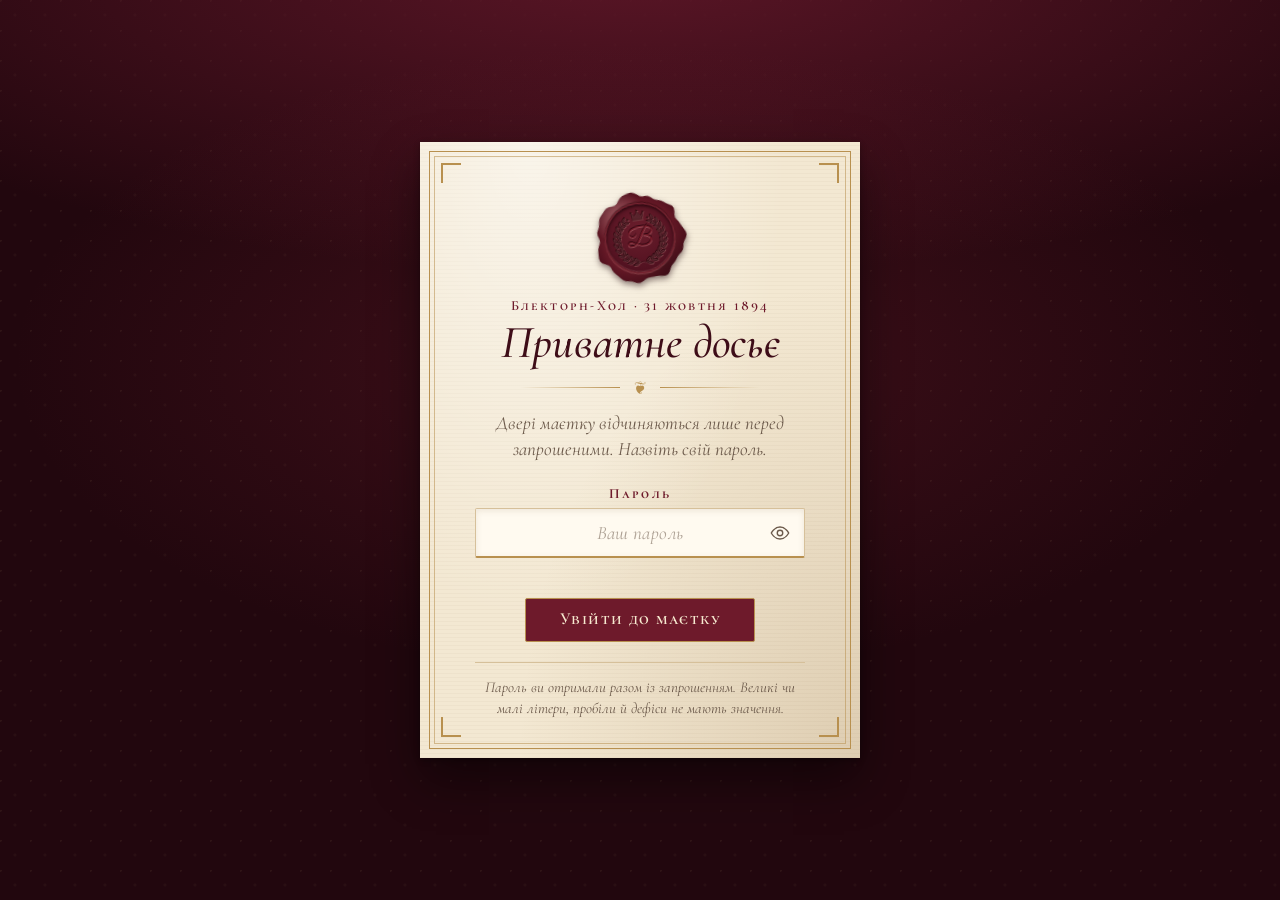
==== commit 804bb6aa: "new voting, new style, no character selection while login" ====
--- a/blackthorn-mystery.html
+++ b/blackthorn-mystery.html
@@ -5,70 +5,97 @@
 <title>The Blackthorn Mystery — Персонажі</title>
 <link rel="preconnect" href="https://fonts.googleapis.com">
 <link rel="preconnect" href="https://fonts.gstatic.com" crossorigin="">
-<link href="https://fonts.googleapis.com/css2?family=Cormorant+Garamond:ital,wght@0,400;0,500;0,600;1,400;1,500&amp;family=Cormorant+SC:wght@500;600;700&amp;display=swap" rel="stylesheet">
-
-<link rel="stylesheet" href="styles.css">
+<link href="https://fonts.googleapis.com/css2?family=Cormorant+Garamond:ital,wght@0,400;0,500;0,600;1,400;1,500&amp;family=Cormorant+SC:wght@500;600;700&amp;family=Great+Vibes&amp;display=swap" rel="stylesheet">
+
+<link rel="stylesheet" href="styles.css?v=7">
 </head>
 
 <body class="access-locked">
 
 <main class="login-screen" id="login-screen">
-  <section class="login-panel" aria-labelledby="login-title">
-    <span class="seal login-seal" aria-hidden="true">B</span>
-    <p class="case-no">Блекторн-Хол, 1894</p>
-    <h1 id="login-title">Приватне досьє</h1>
-    <p class="login-copy">Увійдіть під своїм персонажем або як ведуча.</p>
-    <form id="login-form" class="login-form">
-      <label class="field">
-        <span>Персонаж</span>
-        <select id="login-account" name="account" required></select>
-      </label>
-      <label class="field">
-        <span>Пароль</span>
-        <input id="login-password" name="password" type="password" autocomplete="current-password" required>
-      </label>
-      <p class="login-error" id="login-error" role="alert"></p>
-      <button class="btn btn-primary" type="submit">Увійти</button>
-    </form>
+  <section class="card login-panel" aria-labelledby="login-title">
+    <div class="frame">
+      <div class="frame-inner">
+        <span class="corner tl"></span><span class="corner tr"></span>
+        <span class="corner bl"></span><span class="corner br"></span>
+        <span class="seal login-seal" aria-hidden="true">B</span>
+        <p class="login-kicker">Блекторн-Хол · 31 жовтня 1894</p>
+        <h1 id="login-title">Приватне досьє</h1>
+        <div class="flourish" aria-hidden="true">❦</div>
+        <p class="login-copy">Двері маєтку відчиняються лише перед запрошеними. Назвіть свій пароль.</p>
+        <form id="login-form" class="login-form">
+          <label class="login-label" for="login-password">Пароль</label>
+          <div class="login-input">
+            <input id="login-password" name="password" type="password" autocomplete="current-password" autocapitalize="off" autocorrect="off" spellcheck="false" placeholder="Ваш пароль" required>
+            <button class="login-eye" id="login-eye" type="button" aria-label="Показати пароль" aria-pressed="false"><svg class="tab-icon" aria-hidden="true"><use href="#i-eye"/></svg></button>
+          </div>
+          <p class="login-error" id="login-error" role="alert"></p>
+          <button class="btn btn-primary login-submit" type="submit"><span class="when-idle">Увійти до маєтку</span><span class="when-busy">Відчиняємо двері…</span></button>
+        </form>
+        <p class="login-note">Пароль ви отримали разом із запрошенням. Великі чи малі літери, пробіли й дефіси не мають значення.</p>
+      </div>
+    </div>
   </section>
 </main>
 
+<!-- Іконки меню: тонкі золоті лінії у вікторіанському дусі -->
+<svg class="icon-sprite" aria-hidden="true" focusable="false">
+  <symbol id="i-invite" viewBox="0 0 24 24"><path d="M4 10v9.2c0 .7.5 1.1 1.1 1.1h13.8c.6 0 1.1-.4 1.1-1.1V10"/><path d="M4 10l8-6 8 6"/><path d="M4 10l8 6 8-6"/><path d="M7.5 11.8V7.4h9v4.4"/></symbol>
+  <symbol id="i-portrait" viewBox="0 0 24 24"><ellipse cx="12" cy="12" rx="7" ry="9"/><circle cx="12" cy="9.6" r="2.4"/><path d="M7.8 17.6c.9-2.5 2.4-3.7 4.2-3.7s3.3 1.2 4.2 3.7"/></symbol>
+  <symbol id="i-guests" viewBox="0 0 24 24"><circle cx="9" cy="9" r="2.6"/><path d="M3.8 19c.6-3.2 2.6-5 5.2-5s4.6 1.8 5.2 5"/><circle cx="16.2" cy="8.2" r="2.2"/><path d="M14.3 13.2c.6-.3 1.2-.4 1.9-.4 2.2 0 3.9 1.6 4.4 4.4"/></symbol>
+  <symbol id="i-envelope" viewBox="0 0 24 24"><rect x="3" y="6" width="18" height="13" rx="1.3" fill="currentColor" fill-opacity=".28"/><path d="M3.4 6.6 12 13l8.6-6.4"/><circle cx="12" cy="13.2" r="2.4" fill="currentColor"/></symbol>
+  <symbol id="i-letter" viewBox="0 0 24 24"><rect x="6" y="3.5" width="12" height="16.5" rx=".8"/><path d="M8.8 7.5h6.4M8.8 10.3h6.4M8.8 13.1h3.6"/><circle cx="15" cy="16.6" r="2.1" fill="currentColor"/><path d="M14 18.4l-.7 2.6M16 18.4l.7 2.6"/></symbol>
+  <symbol id="i-quill" viewBox="0 0 24 24"><path d="M19.8 3.6c-6.7.6-11.3 5.2-12.6 12.8 7.6-1.3 12.2-5.9 12.6-12.8z"/><path d="M4 20.4 15.6 8.4"/></symbol>
+  <symbol id="i-glass" viewBox="0 0 24 24"><circle cx="10.5" cy="10.5" r="5.8"/><path d="M14.8 14.8 20 20" stroke-width="2.2"/><path d="M7.8 9.4a3 3 0 0 1 2.3-2.2"/></symbol>
+  <symbol id="i-menu" viewBox="0 0 24 24"><path d="M4 7h16M4 12h16M4 17h16"/></symbol>
+  <symbol id="i-close" viewBox="0 0 24 24"><path d="M6 6l12 12M18 6 6 18"/></symbol>
+  <symbol id="i-eye" viewBox="0 0 24 24"><path d="M2.5 12S6 5.5 12 5.5 21.5 12 21.5 12 18 18.5 12 18.5 2.5 12 2.5 12z"/><circle cx="12" cy="12" r="3"/></symbol>
+  <symbol id="i-eye-off" viewBox="0 0 24 24"><path d="M2.5 12S6 5.5 12 5.5 21.5 12 21.5 12 18 18.5 12 18.5 2.5 12 2.5 12z"/><circle cx="12" cy="12" r="3"/><path d="M4 4l16 16"/></symbol>
+</svg>
+
 <nav class="toolbar" aria-label="Керування досьє">
   <div class="toolbar-left">
-    <span class="brand"><span class="seal mini-seal" aria-hidden="true">B</span>Blackthorn, приватне досьє</span>
-    <div class="view-tabs" role="tablist" aria-label="Сторінки">
-      <button class="view-tab" type="button" role="tab" data-view="invite" aria-controls="view-invite" aria-selected="false">Запрошення</button>
-      <button class="view-tab" type="button" role="tab" data-view="cards" aria-controls="view-cards" aria-selected="true"><span class="admin-only">Картки персонажів</span><span class="player-only">Мій персонаж</span></button>
-      <button class="view-tab" type="button" role="tab" data-view="host" aria-controls="view-host" aria-selected="false">Сторінка ведучої</button>
+    <span class="brand"><span class="seal mini-seal" aria-hidden="true">B</span><span class="brand-text"><b>Blackthorn</b><small>приватне досьє · 1894</small></span></span>
+    <span class="menu-current" id="menu-current" aria-hidden="true"></span>
+    <button class="menu-toggle" id="menu-toggle" type="button" aria-controls="site-menu" aria-expanded="false"><svg class="tab-icon" aria-hidden="true"><use href="#i-menu"/></svg><span>Зміст</span></button>
+    <div class="site-menu" id="site-menu">
+      <div class="menu-page">
+        <div class="menu-head">
+          <button class="menu-close" type="button" aria-label="Закрити зміст"><svg class="tab-icon" aria-hidden="true"><use href="#i-close"/></svg></button>
+          <span class="seal" aria-hidden="true">B</span>
+          <p class="menu-kicker">Блекторн-Хол, 1894</p>
+          <h2>Зміст</h2>
+          <div class="flourish" aria-hidden="true">❦</div>
+        </div>
+        <div class="view-tabs" role="tablist" aria-label="Сторінки">
+          <button class="view-tab" type="button" role="tab" data-view="invite" aria-controls="view-invite" aria-selected="false"><svg class="tab-icon" aria-hidden="true"><use href="#i-invite"/></svg><span class="tab-label">Запрошення</span></button>
+          <button class="view-tab" type="button" role="tab" data-view="cards" aria-controls="view-cards" aria-selected="true"><svg class="tab-icon" aria-hidden="true"><use href="#i-portrait"/></svg><span class="tab-label"><span class="admin-only">Картки персонажів</span><span class="player-only">Мій персонаж</span></span></button>
+          <button class="view-tab" type="button" role="tab" data-view="guests" aria-controls="view-guests" aria-selected="false"><svg class="tab-icon" aria-hidden="true"><use href="#i-guests"/></svg><span class="tab-label">Гості вечора</span></button>
+          <button class="view-tab" type="button" role="tab" data-view="envelope" aria-controls="view-envelope" aria-selected="false"><svg class="tab-icon" aria-hidden="true"><use href="#i-envelope"/></svg><span class="tab-label">Чорний конверт</span></button>
+          <button class="view-tab" type="button" role="tab" data-view="letter" aria-controls="view-letter" aria-selected="false"><svg class="tab-icon" aria-hidden="true"><use href="#i-letter"/></svg><span class="tab-label">Запечатаний лист</span></button>
+          <button class="view-tab" type="button" role="tab" data-view="host" aria-controls="view-host" aria-selected="false"><svg class="tab-icon" aria-hidden="true"><use href="#i-quill"/></svg><span class="tab-label">Сторінка ведучої</span></button>
+          <button class="view-tab" type="button" role="tab" data-view="props" aria-controls="view-props" aria-selected="false"><svg class="tab-icon" aria-hidden="true"><use href="#i-glass"/></svg><span class="tab-label">Реквізит і нотатки</span></button>
+        </div>
+        <div class="menu-foot">
+          <span class="menu-who" id="menu-session-name"></span>
+          <button class="btn" id="menu-logout" type="button">Вийти</button>
+        </div>
+      </div>
     </div>
   </div>
   <div class="toolbar-actions" id="cards-actions">
     <button class="btn btn-primary" id="btn-add" type="button">＋ Новий персонаж</button>
     <button class="btn" id="btn-secrets" type="button" aria-pressed="false">Відкрити всіх</button>
-    <button class="btn" id="btn-export" type="button" title="Завантажити базу персонажів у форматі JSON">Експорт JSON</button>
-    <button class="btn" id="btn-import" type="button" title="Завантажити персонажів з файлу JSON">Імпорт JSON</button>
-    <button class="btn" id="btn-print" type="button">Друк / PDF</button>
     <button class="btn" id="btn-reset" type="button" title="Повернути дані, вбудовані у файл">Скинути</button>
-  </div>
-  <div class="toolbar-actions" id="host-actions" hidden="">
-    <button class="btn btn-primary" id="host-edit" type="button" aria-pressed="false">✎ Редагувати</button>
-    <button class="btn" id="host-json" type="button" title="Відкрити весь текст сторінки в JSON">JSON</button>
-    <button class="btn" id="host-export" type="button" title="Завантажити текст сторінки ведучої у форматі JSON">Експорт JSON</button>
-    <button class="btn" id="host-import" type="button" title="Завантажити текст сторінки ведучої з файлу JSON">Імпорт JSON</button>
-    <button class="btn" id="host-print" type="button">Друк / PDF</button>
-    <button class="btn" id="host-reset" type="button" title="Повернути текст, вбудований у файл">Скинути</button>
   </div>
   <div class="toolbar-actions" id="invite-actions" hidden="">
     <button class="btn btn-primary" id="invite-edit" type="button" aria-pressed="false">✎ Редагувати</button>
-    <button class="btn" id="invite-print" type="button">Друк / PDF</button>
     <button class="btn" id="invite-reset" type="button" title="Повернути текст, вбудований у файл">Скинути</button>
   </div>
   <div class="session-actions" hidden id="session-actions">
     <span id="session-name"></span>
     <button class="btn" id="logout" type="button">Вийти</button>
   </div>
-  <input type="file" id="import-input" accept="application/json,.json" hidden="">
-  <input type="file" id="host-import-input" accept="application/json,.json" hidden="">
 </nav>
 
 <div id="view-cards">
@@ -101,6 +128,48 @@
   <main class="host-wrap" id="host" aria-live="polite"></main>
 </div>
 
+<div id="view-props" hidden="">
+  <header class="page-title">
+    <p class="case-no">Справа № 01, рік 1894</p>
+    <h1>Реквізит і нотатки</h1>
+    <div class="flourish" aria-hidden="true">❦</div>
+    <p class="motto">Реквізит, докази, голосування і все, що варто не забути.</p>
+    <span class="host-badge">Тільки для ведучої</span>
+  </header>
+  <nav class="host-toc" id="props-toc" aria-label="Розділи вкладки «Реквізит і нотатки»"></nav>
+  <main class="host-wrap" id="props" aria-live="polite"></main>
+</div>
+
+<div id="view-guests" hidden>
+  <header class="page-title">
+    <p class="case-no">Блекторн-Хол, 31 жовтня 1894</p>
+    <h1>Гості вечора</h1>
+    <div class="flourish" aria-hidden="true">❦</div>
+    <p class="motto" id="guests-motto"></p>
+  </header>
+  <main class="guests-wrap" id="guests" aria-live="polite"></main>
+</div>
+
+<div id="view-envelope" hidden="">
+  <header class="page-title">
+    <p class="case-no">Блекторн-Хол, 31 жовтня 1894</p>
+    <h1 id="envelope-title">Чорний конверт</h1>
+    <div class="flourish" aria-hidden="true">❦</div>
+    <p class="motto" id="envelope-motto">Відкрити, коли настане час.</p>
+  </header>
+  <main class="vote-wrap" id="envelope" aria-live="polite"></main>
+</div>
+
+<div id="view-letter" hidden="">
+  <header class="page-title">
+    <p class="case-no">Блекторн-Хол, 31 жовтня 1894</p>
+    <h1 id="letter-title">Запечатаний лист</h1>
+    <div class="flourish" aria-hidden="true">❦</div>
+    <p class="motto" id="letter-motto">Відкрити, коли настане час.</p>
+  </header>
+  <main class="vote-wrap" id="letter" aria-live="polite"></main>
+</div>
+
 <div id="view-invite" hidden="">
   <header class="page-title">
     <p class="case-no" id="invite-case">Блекторн-Хол, 31 жовтня 1894</p>
@@ -111,22 +180,6 @@
   <main class="invite-wrap" id="invite" aria-live="polite"></main>
 </div>
 
-<dialog class="json-dialog" id="json-dialog" aria-labelledby="json-title">
-  <form method="dialog" id="json-form">
-    <div class="json-head">
-      <h2 id="json-title">Текст сторінки ведучої в JSON</h2>
-      <p>Тут увесь вміст сторінки. Можна змінювати текст, додавати розділи й блоки. Типи блоків: <b>text</b>, <b>quote</b>, <b>list</b>, <b>table</b>, <b>checklist</b>, <b>accordion</b>. Подвійні зірочки <b>**так**</b> роблять текст жирним.</p>
-    </div>
-    <textarea id="json-text" spellcheck="false" aria-label="JSON сторінки ведучої"></textarea>
-    <p class="json-error" id="json-error" role="alert"></p>
-    <div class="json-foot">
-      <button class="btn" type="button" id="json-copy">Копіювати</button>
-      <button class="btn" type="button" id="json-cancel">Скасувати</button>
-      <button class="btn btn-primary" type="button" id="json-apply">Застосувати</button>
-    </div>
-  </form>
-</dialog>
-
 
 <!-- Картка персонажа (шаблон для рендеру з JSON) -->
 <template id="card-tpl">
@@ -152,7 +205,7 @@
           <div class="lore-body">
             <section class="lore-part" data-part="life"><h4>Життя</h4><p data-f="life"></p></section>
             <section class="lore-part" data-part="past"><h4>Події з минулого</h4><ol class="timeline" data-list="past"></ol></section>
-            <section class="lore-part" data-part="quirks"><h4>Дрібниці й звички</h4><ul class="quirks" data-list="quirks"></ul></section>
+            <section class="lore-part" data-part="quirks"><h4>Дрібниці й звички</h4><p class="quirks-note">Це не обов'язково має збігатися з вашим образом. Якщо якусь із цих умов не вийде виконати, нічого страшного.</p><ul class="quirks" data-list="quirks"></ul></section>
           </div>
         </details>
 
@@ -277,7 +330,7 @@
 
 <div class="toast" id="toast" role="status"></div>
 
-<script src="data/public.js"></script><script src="auth.js" defer></script><script>
+<script src="data/public.js?v=3"></script><script src="auth.js?v=3" defer></script><script>
 window.initCards = () => {
   const STORAGE_KEY = "blackthorn-dossier-v3";
   const REVEALED_KEY = "blackthorn-dossier-revealed";
@@ -360,7 +413,7 @@
       localStorage.setItem(STORAGE_KEY, JSON.stringify(db));
       return true;
     } catch (e) {
-      toast("Браузер не дозволив зберегти зміни. Скористайся «Експорт JSON» або «Зберегти файл».");
+      toast("Браузер не дозволив зберегти зміни.");
       return false;
     }
   }
@@ -662,52 +715,6 @@
     render();
   });
 
-  function download(filename, content, type) {
-    const blob = new Blob([content], { type });
-    const url = URL.createObjectURL(blob);
-    const a = document.createElement("a");
-    a.href = url;
-    a.download = filename;
-    document.body.appendChild(a);
-    a.click();
-    a.remove();
-    setTimeout(() => URL.revokeObjectURL(url), 1000);
-  }
-
-  $("#btn-export").addEventListener("click", () => {
-    download("blackthorn-characters.json", JSON.stringify(db, null, 2), "application/json");
-    toast("JSON завантажено");
-  });
-
-  $("#btn-import").addEventListener("click", () => $("#import-input").click());
-
-  $("#import-input").addEventListener("change", async e => {
-    const file = e.target.files[0];
-    e.target.value = "";
-    if (!file) return;
-    try {
-      const incoming = normalizeDb(JSON.parse(await file.text()));
-      if (!incoming) throw new Error("format");
-      const replace = db.characters.length === 0 || confirm(
-        `У файлі ${incoming.characters.length} ${plural(incoming.characters.length, "персонаж", "персонажі", "персонажів")}.\n\n` +
-        "OK — замінити поточних персонажів.\nСкасувати — додати їх до наявних."
-      );
-      if (replace) {
-        db = incoming;
-      } else {
-        const ids = new Set(db.characters.map(c => c.id));
-        incoming.characters.forEach(c => { if (ids.has(c.id)) c.id = uid(); db.characters.push(c); });
-      }
-      revealed.clear();
-      persist(); render();
-      toast(replace ? "Персонажів замінено з файлу" : "Персонажів додано з файлу");
-    } catch (err) {
-      toast("Цей файл не схожий на базу персонажів. Потрібен JSON, експортований з цієї сторінки.");
-    }
-  });
-
-  $("#btn-print").addEventListener("click", () => window.print());
-
   let closedForPrint = [];
   window.addEventListener("beforeprint", () => {
     closedForPrint = [...cardsEl.querySelectorAll(".lore:not([open])")];
@@ -764,22 +771,13 @@
 <script>
 /* ---------- Сторінка ведучої ---------- */
 window.initHost = () => {
-  const HOST_KEY = "blackthorn-host-v3";
+  const CHECKS_KEY = "blackthorn-host-checks-v1";
   const $ = (s, r = document) => r.querySelector(s);
-  const clone = x => JSON.parse(JSON.stringify(x));
   const ROMAN = ["I","II","III","IV","V","VI","VII","VIII","IX","X","XI","XII","XIII","XIV","XV"];
   const BLOCK_TYPES = ["text", "quote", "list", "table", "checklist", "accordion"];
-
-  const root = $("#host");
-  const embedded = readEmbedded();
-  let data = load();
-  let editing = false;
-  const openAcc = new Set();
-
-  const PLAINTEXT = (() => {
-    try { const d = document.createElement("div"); d.contentEditable = "plaintext-only"; return d.contentEditable === "plaintext-only"; }
-    catch (e) { return false; }
-  })();
+  const TABS = ["host", "props"];
+  // Sections that go to «Реквізит і нотатки» even when data.js has no "tab" field for them.
+  const DEFAULT_TAB = { props: "props", scoring: "props", notes: "props" };
 
   /* ---------- Дані ---------- */
   function validate(d) {
@@ -798,6 +796,7 @@
   function normalize(d) {
     d.sections.forEach((s, i) => {
       s.id = s.id || "sec-" + i;
+      s.tab = TABS.includes(s.tab) ? s.tab : DEFAULT_TAB[s.id] || "host";
       s.title = s.title || "";
       s.intro = s.intro || "";
       s.blocks = s.blocks || [];
@@ -820,26 +819,17 @@
     catch (e) { return { sections: [] }; }
   }
 
-  function load() {
-    if (window.BLACKTHORN_DATA.role !== "admin") return clone(embedded);
-    try {
-      const saved = localStorage.getItem(HOST_KEY);
-      if (saved) {
-        const d = JSON.parse(saved);
-        if (!validate(d)) return normalize(d);
-      }
-    } catch (e) {}
-    return clone(embedded);
-  }
-
-  let saveTimer;
-  function save(now) {
-    clearTimeout(saveTimer);
-    const run = () => {
-      try { localStorage.setItem(HOST_KEY, JSON.stringify(data)); }
-      catch (e) { toast("Браузер не дозволив зберегти зміни. Скористайся «Експорт JSON» або «Зберегти файл»."); }
-    };
-    if (now) run(); else saveTimer = setTimeout(run, 300);
+  const data = readEmbedded();
+  const checks = loadChecks();
+
+  // The text always comes from data.js; only checklist ticks are remembered in this browser.
+  function loadChecks() {
+    if (window.BLACKTHORN_DATA.role !== "admin") return {};
+    try { return JSON.parse(localStorage.getItem(CHECKS_KEY)) || {}; }
+    catch (e) { return {}; }
+  }
+  function saveChecks() {
+    try { localStorage.setItem(CHECKS_KEY, JSON.stringify(checks)); } catch (e) {}
   }
 
   /* ---------- Форматування ---------- */
@@ -850,51 +840,24 @@
     return parts.map(p => "<p>" + inline(p) + "</p>").join("");
   }
 
-  /* Поле, яке в режимі редагування стає редагованим і пише назад у JSON */
-  function field(tag, obj, key, opts = {}) {
+  function html(tag, value, opts = {}) {
     const el = document.createElement(tag);
     if (opts.cls) el.className = opts.cls;
-    const v = obj[key] ?? "";
-    if (editing) {
-      el.textContent = v;
-      el.contentEditable = PLAINTEXT ? "plaintext-only" : "true";
-      el.classList.add("ed");
-      el.dataset.ph = opts.ph || "Порожньо";
-      el.setAttribute("role", "textbox");
-      if (opts.multi) el.setAttribute("aria-multiline", "true");
-      if (opts.label) el.setAttribute("aria-label", opts.label);
-      el.addEventListener("keydown", e => { if (e.key === "Enter" && !opts.multi) { e.preventDefault(); el.blur(); } });
-      el.addEventListener("paste", e => {
-        if (PLAINTEXT) return;
-        e.preventDefault();
-        document.execCommand("insertText", false, e.clipboardData.getData("text/plain"));
-      });
-      el.addEventListener("input", () => {
-        obj[key] = el.innerText.replace(/\u00a0/g, " ").replace(/\r/g, "").replace(/\n$/, "");
-        if (opts.onInput) opts.onInput();
-        save();
-      });
-    } else {
-      el.innerHTML = opts.multi && !opts.inlineView ? prose(v) : inline(v);
-    }
+    el.innerHTML = opts.multi ? prose(value) : inline(value ?? "");
     return el;
   }
 
-  function button(cls, text, label, onClick) {
+  function button(cls, text, onClick) {
     const b = document.createElement("button");
     b.type = "button";
     b.className = cls;
     b.textContent = text;
-    if (label) b.setAttribute("aria-label", label);
     b.addEventListener("click", onClick);
     return b;
   }
-  const removeBtn = (label, fn) => button("mini-x", "✕", label, () => { fn(); save(true); render(); });
-  const addBtn = (text, fn) => button("add-row", "＋ " + text, null, () => { fn(); save(true); render(); });
-
-  function blockTitle(wrap, b, ph) {
-    if (editing) wrap.appendChild(field("h3", b, "title", { ph: ph || "Заголовок блоку (необов'язково)", label: "Заголовок блоку" }));
-    else if (b.title) wrap.appendChild(field("h3", b, "title"));
+
+  function blockTitle(wrap, b) {
+    if (b.title) wrap.appendChild(html("h3", b.title));
   }
 
   /* ---------- Блоки ---------- */
@@ -903,7 +866,7 @@
       const w = document.createElement("div");
       w.className = "hb hb-text";
       blockTitle(w, b);
-      w.appendChild(field("div", b, "body", { cls: "prose", multi: true, ph: "Текст…", label: "Текст" }));
+      w.appendChild(html("div", b.body, { cls: "prose", multi: true }));
       return w;
     },
 
@@ -919,19 +882,8 @@
       blockTitle(w, b);
       const ul = document.createElement("ul");
       ul.className = "bullets";
-      b.items.forEach((_, i) => {
-        const li = document.createElement("li");
-        if (editing) {
-          li.className = "editing-row";
-          li.append(field("span", b.items, i, { multi: true, ph: "Пункт списку", label: "Пункт " + (i + 1) }),
-                    removeBtn("Видалити пункт " + (i + 1), () => b.items.splice(i, 1)));
-        } else {
-          li.innerHTML = inline(b.items[i]);
-        }
-        ul.appendChild(li);
-      });
+      b.items.forEach(item => ul.appendChild(html("li", item)));
       w.appendChild(ul);
-      if (editing) w.appendChild(addBtn("пункт", () => b.items.push("")));
       return w;
     },
 
@@ -943,72 +895,57 @@
       wrap.className = "table-wrap";
       const t = document.createElement("table");
       const thead = t.createTHead().insertRow();
-      b.columns.forEach((_, k) => {
+      b.columns.forEach(col => {
         const th = document.createElement("th");
         th.scope = "col";
-        th.appendChild(field("span", b.columns, k, { ph: "Колонка", label: "Назва колонки " + (k + 1) }));
+        th.appendChild(html("span", col));
         thead.appendChild(th);
       });
-      if (editing) { const th = document.createElement("th"); th.className = "ctl"; th.innerHTML = '<span class="visually-hidden">Дії</span>'; thead.appendChild(th); }
       const tb = t.createTBody();
-      b.rows.forEach((row, r) => {
+      b.rows.forEach(row => {
         const tr = tb.insertRow();
-        row.forEach((_, k) => {
-          const td = tr.insertCell();
-          td.appendChild(field("div", row, k, { multi: true, inlineView: true, ph: "—", label: `${b.columns[k] || "Клітинка"}, рядок ${r + 1}` }));
-        });
-        if (editing) { const td = tr.insertCell(); td.className = "ctl"; td.appendChild(removeBtn("Видалити рядок " + (r + 1), () => b.rows.splice(r, 1))); }
+        row.forEach(cell => tr.insertCell().appendChild(html("div", cell)));
       });
       wrap.appendChild(t);
       w.appendChild(wrap);
-      if (editing) w.appendChild(addBtn("рядок", () => b.rows.push(b.columns.map(() => ""))));
       return w;
     },
 
-    checklist(b) {
+    checklist(b, key) {
       const w = document.createElement("div");
       w.className = "hb hb-check";
       const head = document.createElement("div");
       head.className = "check-head";
-      blockTitle(head, b, "Назва списку");
+      blockTitle(head, b);
       if (!head.firstChild) head.appendChild(document.createElement("h3"));
       const count = document.createElement("span");
       count.className = "check-count";
-      const upd = () => { count.textContent = `${b.items.filter(i => i.done).length} / ${b.items.length}`; };
-      upd();
       head.appendChild(count);
       w.appendChild(head);
       const ul = document.createElement("ul");
       ul.className = "checklist";
+      const upd = () => { count.textContent = `${ul.querySelectorAll("input:checked").length} / ${b.items.length}`; };
       b.items.forEach((it, i) => {
+        const ck = `${key}:${i}`;
+        const done = ck in checks ? checks[ck] : it.done;
         const li = document.createElement("li");
-        if (it.done) li.classList.add("done");
+        if (done) li.classList.add("done");
         const box = document.createElement("input");
         box.type = "checkbox";
-        box.checked = it.done;
-        const text = field("span", it, "text", { cls: "ck-text", multi: true, inlineView: true, ph: "Що підготувати", label: "Пункт " + (i + 1) });
-        if (!editing) {
-          const id = `ck-${Math.random().toString(36).slice(2, 9)}`;
-          box.id = id;
-          const lab = document.createElement("label");
-          lab.htmlFor = id;
-          lab.className = "ck-text";
-          lab.innerHTML = text.innerHTML;
-          li.append(box, lab);
-        } else {
-          box.setAttribute("aria-label", "Виконано: пункт " + (i + 1));
-          li.className += " editing-row";
-          li.append(box, text, removeBtn("Видалити пункт " + (i + 1), () => b.items.splice(i, 1)));
-        }
-        box.addEventListener("change", () => { it.done = box.checked; li.classList.toggle("done", it.done); upd(); save(true); });
+        box.checked = done;
+        box.id = `ck-${Math.random().toString(36).slice(2, 9)}`;
+        const lab = html("label", it.text, { cls: "ck-text" });
+        lab.htmlFor = box.id;
+        li.append(box, lab);
+        box.addEventListener("change", () => { checks[ck] = box.checked; li.classList.toggle("done", box.checked); upd(); saveChecks(); });
         ul.appendChild(li);
       });
       w.appendChild(ul);
-      if (editing) w.appendChild(addBtn("пункт", () => b.items.push({ text: "", done: false })));
+      upd();
       return w;
     },
 
-    accordion(b, key) {
+    accordion(b) {
       const w = document.createElement("div");
       w.className = "hb hb-acc";
       blockTitle(w, b);
@@ -1016,7 +953,7 @@
       tools.className = "acc-tools";
       const acc = document.createElement("div");
       acc.className = "acc";
-      const toggleAll = button("linkish", "", null, () => {
+      const toggleAll = button("linkish", "", () => {
         const items = [...acc.querySelectorAll(".acc-item")];
         const open = !items.every(d => d.open);
         items.forEach(d => { d.open = open; });
@@ -1028,77 +965,44 @@
       tools.appendChild(toggleAll);
       if (b.items.length > 1) w.appendChild(tools);
 
-      b.items.forEach((it, i) => {
-        const k = `${key}:${i}`;
+      b.items.forEach(it => {
         const d = document.createElement("details");
         d.className = "acc-item";
-        d.open = openAcc.has(k);
-        d.addEventListener("toggle", () => { d.open ? openAcc.add(k) : openAcc.delete(k); syncToggle(); });
+        d.addEventListener("toggle", syncToggle);
         const s = document.createElement("summary");
         const label = document.createElement("span");
         label.className = "acc-label";
-        const tt = document.createElement("span"); tt.className = "acc-title"; tt.innerHTML = inline(it.title || "Без назви");
-        label.appendChild(tt);
-        if (it.subtitle) { const st = document.createElement("span"); st.className = "acc-sub"; st.innerHTML = inline(it.subtitle); label.appendChild(st); }
+        label.appendChild(html("span", it.title || "Без назви", { cls: "acc-title" }));
+        if (it.subtitle) label.appendChild(html("span", it.subtitle, { cls: "acc-sub" }));
         s.appendChild(label);
         d.appendChild(s);
-
         const body = document.createElement("div");
         body.className = "acc-body";
-        if (editing) {
-          const f = document.createElement("div");
-          f.className = "acc-edit-fields";
-          const l1 = document.createElement("label"); l1.textContent = "Назва";
-          l1.appendChild(field("span", it, "title", { ph: "Назва реквізиту", label: "Назва", onInput: () => { tt.innerHTML = inline(it.title || "Без назви"); } }));
-          const l2 = document.createElement("label"); l2.textContent = "Підпис";
-          l2.appendChild(field("span", it, "subtitle", { ph: "Коротко: хто, коли", label: "Підпис" }));
-          f.append(l1, l2);
-          body.appendChild(f);
-        }
-        body.appendChild(field("div", it, "body", { cls: "prose", multi: true, ph: "Повний текст…", label: "Текст" }));
-        if (editing) {
-          const row = document.createElement("div");
-          row.style.cssText = "display:flex;justify-content:flex-end;margin-top:8px";
-          row.appendChild(button("add-row", "Видалити цей елемент", null, () => {
-            if (!confirm(`Видалити «${it.title || "без назви"}»?`)) return;
-            b.items.splice(i, 1); openAcc.clear(); save(true); render();
-          }));
-          body.appendChild(row);
-        }
+        body.appendChild(html("div", it.body, { cls: "prose", multi: true }));
         d.appendChild(body);
         acc.appendChild(d);
       });
       w.appendChild(acc);
       syncToggle();
-      if (editing) w.appendChild(addBtn("елемент", () => { b.items.push({ title: "Новий реквізит", subtitle: "", body: "" }); openAcc.add(`${key}:${b.items.length - 1}`); }));
       return w;
     }
   };
 
   /* ---------- Рендер ---------- */
   function render() {
-    const y = window.scrollY;
-    ["caseNo", "title", "motto"].forEach(k => {
-      const id = { caseNo: "#host-case", title: "#host-title", motto: "#host-motto" }[k];
-      const old = $(id);
-      const el = field(old.tagName.toLowerCase(), data, k, { cls: old.className.replace(/\bed\b/g, "").trim(), ph: "…", label: k });
-      el.id = old.id;
-      old.replaceWith(el);
+    [["caseNo", "#host-case"], ["title", "#host-title"], ["motto", "#host-motto"]].forEach(([k, sel]) => {
+      if (data[k]) $(sel).innerHTML = inline(data[k]);
     });
-    document.title = (data.title || "Сторінка ведучої") + " — The Blackthorn Mystery";
-
-    const toc = $("#host-toc");
-    toc.textContent = "";
-    root.textContent = "";
-
-    if (editing) {
-      const ban = document.createElement("p");
-      ban.className = "edit-banner";
-      ban.textContent = "Режим редагування: клацніть на будь-який текст, щоб змінити його. Зміни зберігаються в браузері автоматично. **Подвійні зірочки** роблять текст жирним.";
-      root.appendChild(ban);
-    }
-
-    data.sections.forEach((sec, si) => {
+
+    const roots = {}, tocs = {}, counts = {};
+    TABS.forEach(t => {
+      roots[t] = $("#" + t); tocs[t] = $("#" + t + "-toc"); counts[t] = 0;
+      roots[t].textContent = ""; tocs[t].textContent = "";
+    });
+
+    data.sections.forEach(sec => {
+      const toc = tocs[sec.tab], root = roots[sec.tab];
+      const si = counts[sec.tab]++;
       const a = document.createElement("a");
       a.href = "#host-" + sec.id;
       a.textContent = sec.title || "Розділ " + (si + 1);
@@ -1119,9 +1023,9 @@
       const num = document.createElement("span");
       num.className = "host-num";
       num.textContent = ROMAN[si] || String(si + 1);
-      head.append(num, field("h2", sec, "title", { ph: "Назва розділу", label: "Назва розділу", onInput: () => { a.textContent = sec.title || "Розділ " + (si + 1); } }));
+      head.append(num, html("h2", sec.title));
       inner.appendChild(head);
-      if (sec.intro || editing) inner.appendChild(field("p", sec, "intro", { cls: "host-intro", multi: false, ph: "Короткий вступ (необов'язково)", label: "Вступ до розділу" }));
+      if (sec.intro) inner.appendChild(html("p", sec.intro, { cls: "host-intro" }));
 
       sec.blocks.forEach((b, bi) => {
         const r = renderers[b.type];
@@ -1129,103 +1033,12 @@
       });
       root.appendChild(art);
     });
-    if (editing) window.scrollTo(0, y);
-  }
-
-  /* ---------- Дії ---------- */
-  function setEditing(on) {
-    editing = on;
-    const b = $("#host-edit");
-    b.classList.toggle("is-on", on);
-    b.setAttribute("aria-pressed", String(on));
-    b.textContent = on ? "✓ Готово" : "✎ Редагувати";
-    render();
-  }
-
-  function download(name, content, type) {
-    const url = URL.createObjectURL(new Blob([content], { type }));
-    const a = document.createElement("a");
-    a.href = url; a.download = name;
-    document.body.appendChild(a); a.click(); a.remove();
-    setTimeout(() => URL.revokeObjectURL(url), 1000);
-  }
-
-  let toastTimer;
-  function toast(msg, ms) {
-    const t = $("#toast");
-    t.textContent = msg;
-    t.classList.add("show");
-    clearTimeout(toastTimer);
-    toastTimer = setTimeout(() => t.classList.remove("show"), ms || 2600);
-  }
-
-  $("#host-edit").addEventListener("click", () => setEditing(!editing));
-
-  const dlg = $("#json-dialog");
-  $("#host-json").addEventListener("click", () => {
-    $("#json-text").value = JSON.stringify(data, null, 2);
-    $("#json-error").textContent = "";
-    if (dlg.showModal) dlg.showModal(); else dlg.setAttribute("open", "");
-    $("#json-text").focus();
-    $("#json-text").setSelectionRange(0, 0);
-    $("#json-text").scrollTop = 0;
-  });
-  const closeDlg = () => { if (dlg.close) dlg.close(); else dlg.removeAttribute("open"); };
-  $("#json-cancel").addEventListener("click", closeDlg);
-  $("#json-copy").addEventListener("click", async () => {
-    try { await navigator.clipboard.writeText($("#json-text").value); toast("JSON скопійовано"); }
-    catch (e) { $("#json-text").select(); toast("Виділено — скопіюй через Ctrl+C"); }
-  });
-  $("#json-apply").addEventListener("click", () => {
-    let d;
-    try { d = JSON.parse($("#json-text").value); }
-    catch (e) { $("#json-error").textContent = "Помилка в JSON: " + e.message; return; }
-    const err = validate(d);
-    if (err) { $("#json-error").textContent = err; return; }
-    data = normalize(d);
-    openAcc.clear();
-    save(true); render(); closeDlg();
-    toast("Сторінку ведучої оновлено з JSON");
-  });
-  $("#json-text").addEventListener("keydown", e => {
-    if (e.key === "Tab" && !e.shiftKey && !e.ctrlKey && !e.altKey && !e.metaKey) {
-      e.preventDefault();
-      const t = e.target, s = t.selectionStart;
-      t.setRangeText("  ", s, t.selectionEnd, "end");
-    }
-  });
-
-  $("#host-export").addEventListener("click", () => {
-    download("blackthorn-host.json", JSON.stringify(data, null, 2), "application/json");
-    toast("JSON сторінки ведучої завантажено");
-  });
-  $("#host-import").addEventListener("click", () => $("#host-import-input").click());
-  $("#host-import-input").addEventListener("change", async e => {
-    const file = e.target.files[0];
-    e.target.value = "";
-    if (!file) return;
-    try {
-      const d = JSON.parse(await file.text());
-      const err = validate(d);
-      if (err) { toast("Файл не підходить: " + err, 6000); return; }
-      if (!confirm("Замінити весь вміст сторінки ведучої даними з файлу?")) return;
-      data = normalize(d); openAcc.clear(); save(true); render();
-      toast("Сторінку ведучої завантажено з файлу");
-    } catch (err) {
-      toast("Це не JSON. Потрібен файл, експортований зі сторінки ведучої.", 6000);
-    }
-  });
-  $("#host-reset").addEventListener("click", () => {
-    if (!confirm("Повернути текст сторінки ведучої, вбудований у файл? Зміни в цьому браузері буде втрачено.")) return;
-    try { localStorage.removeItem(HOST_KEY); } catch (e) {}
-    data = clone(embedded); openAcc.clear(); render();
-    toast("Сторінку ведучої скинуто до вбудованої у файл");
-  });
-  $("#host-print").addEventListener("click", () => window.print());
+    TABS.forEach(t => { tocs[t].hidden = counts[t] < 2; });
+  }
 
   let closedForPrint = [];
   window.addEventListener("beforeprint", () => {
-    closedForPrint = [...root.querySelectorAll(".acc-item:not([open])")];
+    closedForPrint = TABS.flatMap(t => [...$("#" + t).querySelectorAll(".acc-item:not([open])")]);
     closedForPrint.forEach(d => { d.open = true; });
   });
   window.addEventListener("afterprint", () => {
@@ -1234,9 +1047,10 @@
   });
 
   /* ---------- Перемикання сторінок ---------- */
-  const VIEWS = ["cards", "host", "invite"];
+  const VIEWS = ["cards", "guests", "envelope", "letter", "invite", ...TABS];
+  const isAdmin = window.BLACKTHORN_DATA.role === "admin";
   function showView(v) {
-    if (!VIEWS.includes(v)) v = "cards";
+    if (!VIEWS.includes(v) || (!isAdmin && TABS.includes(v))) v = "cards";
     VIEWS.forEach(n => {
       const view = $("#view-" + n), act = $("#" + n + "-actions");
       if (view) view.hidden = n !== v;
@@ -1244,7 +1058,10 @@
     });
     document.querySelectorAll(".view-tab").forEach(t => t.setAttribute("aria-selected", String(t.dataset.view === v)));
     document.title = v === "host" ? (data.title || "Сторінка ведучої") + " — The Blackthorn Mystery"
-      : v === "invite" ? "Запрошення — The Blackthorn Mystery" : "The Blackthorn Mystery — Персонажі";
+      : v === "props" ? "Реквізит і нотатки — The Blackthorn Mystery"
+      : v === "invite" ? "Запрошення — The Blackthorn Mystery"
+      : v === "guests" ? "Гості вечора — The Blackthorn Mystery"
+      : v === "letter" || v === "envelope" ? $(`#${v}-title`).textContent + " — The Blackthorn Mystery" : "The Blackthorn Mystery — Персонажі";
   }
   document.querySelectorAll(".view-tab").forEach(t => t.addEventListener("click", () => {
     if (location.hash !== "#" + t.dataset.view) history.replaceState(null, "", "#" + t.dataset.view);
@@ -1290,7 +1107,7 @@
     clearTimeout(saveTimer);
     const run = () => {
       try { localStorage.setItem(INVITE_KEY, JSON.stringify(data)); }
-      catch (e) { toast("Браузер не дозволив зберегти зміни. Скористайся «Зберегти файл»."); }
+      catch (e) { toast("Браузер не дозволив зберегти зміни."); }
     };
     if (now) run(); else saveTimer = setTimeout(run, 300);
   }
@@ -1433,7 +1250,6 @@
   }
 
   $("#invite-edit").addEventListener("click", () => setEditing(!editing));
-  $("#invite-print").addEventListener("click", () => { if (editing) setEditing(false); window.print(); });
   $("#invite-reset").addEventListener("click", () => {
     if (!confirm("Повернути текст запрошення, вбудований у файл? Зміни в цьому браузері буде втрачено.")) return;
     try { localStorage.removeItem(INVITE_KEY); } catch (e) {}
@@ -1446,6 +1262,471 @@
 };
 </script>
 
+<script>
+/* ---------- Гості вечора ---------- */
+window.initGuests = () => {
+  const $ = (s, r = document) => r.querySelector(s);
+  const root = $("#guests");
+  const guests = window.BLACKTHORN_DATA.guests || { list: [], notes: {} };
+  const list = guests.list || [];
+  const canPick = !!guests.canPick;
+  let viewer = guests.viewer || null;
+
+  function el(tag, cls, text) {
+    const node = document.createElement(tag);
+    if (cls) node.className = cls;
+    if (text) node.textContent = text;
+    return node;
+  }
+
+  function portrait(g) {
+    const wrap = el("div", "guest-portrait");
+    const fallback = () => {
+      wrap.textContent = "";
+      const seal = el("span", "seal guest-initials", g.initials || (g.name || "?").charAt(0));
+      seal.setAttribute("aria-hidden", "true");
+      wrap.appendChild(seal);
+    };
+    const candidates = [...new Set([g.portrait, ...["png", "jpg", "jpeg", "webp"].map(ext => `img/portraits/${g.id}.${ext}`)].filter(Boolean))];
+    const img = new Image();
+    img.alt = "Портрет: " + g.name;
+    img.onerror = () => { if (candidates.length) img.src = candidates.shift(); else fallback(); };
+    img.src = candidates.shift();
+    wrap.appendChild(img);
+    return wrap;
+  }
+
+  function card(g, notes, viewerName) {
+    const isViewer = g.id === viewer;
+    const art = el("article", "guest" + (g.victim ? " is-victim" : "") + (isViewer ? " is-viewer" : ""));
+    const pickable = canPick && !g.victim;
+    const head = el(pickable ? "button" : "div", "guest-head");
+    if (pickable) {
+      head.type = "button";
+      head.setAttribute("aria-pressed", String(isViewer));
+      head.title = isViewer ? "Зняти вибір" : "Показати, що знає цей персонаж";
+      head.addEventListener("click", () => { viewer = isViewer ? null : g.id; render(); });
+    }
+    head.appendChild(portrait(g));
+    head.appendChild(el("span", "guest-name", g.name));
+    if (g.player) head.appendChild(el("span", "guest-player", "Гравець: " + g.player));
+    art.appendChild(head);
+
+    if (isViewer) art.appendChild(el("p", "guest-self", canPick ? "Очима цього персонажа" : "Це ви"));
+    if (g.short) art.appendChild(el("p", "guest-short", g.short));
+
+    const note = !isViewer && notes[g.id];
+    if (note && note.trim()) {
+      const box = el("section", "guest-note");
+      box.appendChild(el("h3", null, canPick ? "Що знає " + viewerName : "Що ви знаєте"));
+      box.appendChild(el("p", null, note));
+      art.appendChild(box);
+    }
+    return art;
+  }
+
+  function render() {
+    root.textContent = "";
+    const viewerGuest = list.find(g => g.id === viewer);
+    const viewerName = viewerGuest ? viewerGuest.name : "";
+    $("#guests-motto").textContent = !canPick
+      ? "Те, що ви знаєте про тих, хто сидить сьогодні за столом."
+      : viewerGuest
+        ? "Очима персонажа: " + viewerName + ". Натисніть іншого, щоб змінити."
+        : "Натисніть на персонажа, щоб побачити, що він знає про інших.";
+
+    if (!list.length) {
+      root.appendChild(el("p", "guests-empty", "Список гостей поки порожній."));
+      return;
+    }
+    const notes = (viewer && guests.notes && guests.notes[viewer]) || {};
+    const victims = list.filter(g => g.victim);
+    if (victims.length) {
+      const sec = el("section", "guests-victim");
+      victims.forEach(g => sec.appendChild(card(g, notes, viewerName)));
+      root.appendChild(sec);
+    }
+    const grid = el("div", "guests-grid");
+    list.filter(g => !g.victim).forEach(g => grid.appendChild(card(g, notes, viewerName)));
+    root.appendChild(grid);
+  }
+
+  render();
+};
+</script>
+
+<script>
+/* ---------- Запечатані конверти: голосування за номінації і вирок ---------- */
+window.initVoting = () => {
+  const cfg = window.BLACKTHORN_DATA.voting || { candidates: [], letters: {} };
+  const voter = cfg.voter;
+  const isHost = !voter;
+  const label = g => g ? (g.player ? `${g.name} (${g.player})` : g.name) : "—";
+  const byId = id => cfg.candidates.find(g => g.id === id);
+  const candidates = cfg.candidates.filter(g => !voter || g.id !== voter.id);
+  const isCandidate = id => candidates.some(g => g.id === id);
+  const from = () => isHost ? "Ведуча (тест)" : label(voter);
+
+  function el(tag, cls, text) {
+    const node = document.createElement(tag);
+    if (cls) node.className = cls;
+    if (text) node.textContent = text;
+    return node;
+  }
+
+  function framed(cls) {
+    const art = el("article", "card " + cls);
+    art.innerHTML = '<div class="frame"><div class="frame-inner"><span class="corner tl"></span><span class="corner tr"></span><span class="corner bl"></span><span class="corner br"></span></div></div>';
+    return [art, art.querySelector(".frame-inner")];
+  }
+
+  function head(title, sub) {
+    const h = el("header", "vote-head");
+    const seal = el("div", "seal", "B");
+    seal.setAttribute("aria-hidden", "true");
+    h.append(seal, el("h2", "", title));
+    if (sub) h.appendChild(el("p", "", sub));
+    return h;
+  }
+
+  function item(icon, labelText, forId) {
+    const li = el("li", "vote-item");
+    const ic = el("span", "vote-icon", icon);
+    ic.setAttribute("aria-hidden", "true");
+    const lab = el(forId ? "label" : "p", "vote-title", labelText);
+    if (forId) lab.htmlFor = forId;
+    li.append(ic, lab);
+    return li;
+  }
+
+  function guestSelect(id, placeholder, value) {
+    const sel = el("select");
+    sel.id = id;
+    sel.appendChild(new Option(placeholder, ""));
+    candidates.forEach(g => sel.appendChild(new Option(label(g), g.id)));
+    if (value && isCandidate(value)) sel.value = value;
+    return sel;
+  }
+
+  // Greys out guests already chosen in another of these selects.
+  function keepUnique(selects) {
+    const sync = () => selects.forEach(sel => {
+      const taken = new Set(selects.filter(s => s !== sel && s.value).map(s => s.value));
+      [...sel.options].forEach(o => {
+        const g = byId(o.value);
+        o.disabled = taken.has(o.value);
+        if (g) o.text = label(g) + (o.disabled ? " · вже обрано" : "");
+      });
+    });
+    selects.forEach(s => s.addEventListener("change", sync));
+    sync();
+  }
+
+  async function send(telegram, text) {
+    // A form-encoded POST is a "simple" CORS request, so no preflight is sent to Telegram.
+    const res = await fetch(`https://api.telegram.org/bot${telegram.token}/sendMessage`, {
+      method: "POST",
+      body: new URLSearchParams({ chat_id: telegram.chatId, text })
+    });
+    const json = await res.json().catch(() => ({}));
+    if (!json.ok) throw new Error(json.description || "HTTP " + res.status);
+  }
+
+  /* ---------- Номінації ---------- */
+  function nominationsForm(ballot, prev) {
+    const rule = el("p", "vote-rule", isHost
+      ? "Кожного гостя можна обрати лише в одній номінації."
+      : "Кожного гостя можна обрати лише в одній номінації. За себе голосувати не можна.");
+    const ol = el("ol", "vote-list");
+    const used = new Set();
+    const selects = ballot.nominations.map((n, i) => {
+      const li = item(n.icon, `${i + 1}. «${n.title}»`, "vote-" + i);
+      if (n.desc) li.appendChild(el("p", "vote-desc", n.desc));
+      const old = prev && prev.values && prev.values[i];
+      const sel = guestSelect("vote-" + i, "— оберіть гостя —", used.has(old) ? "" : old);
+      sel.required = true;
+      used.add(sel.value);
+      li.appendChild(sel);
+      ol.appendChild(li);
+      return sel;
+    });
+    keepUnique(selects);
+    return {
+      nodes: [rule, ol],
+      read: () => selects.map(s => s.value),
+      validate: v => v.some(c => !isCandidate(c)) ? "Оберіть гостя для кожної номінації. За себе голосувати не можна."
+        : new Set(v).size !== v.length ? "Кожного гостя можна обрати лише в одній номінації." : null,
+      message: (v, changed) => [
+        isHost ? "🧪 Тестовий бюлетень" : changed ? "🗳 Змінений бюлетень" : "🗳 Бюлетень",
+        "Від: " + from(), "",
+        ...ballot.nominations.map((n, i) => `${n.icon} ${n.title}: ${label(byId(v[i]))}`)
+      ].join("\n"),
+      summary: v => ballot.nominations.map((n, i) => ({ icon: n.icon, title: `${i + 1}. «${n.title}»`, choice: label(byId(v[i])) }))
+    };
+  }
+
+  /* ---------- Вирок ---------- */
+  function verdictForm(ballot, prev) {
+    const p = (prev && prev.values) || {};
+    const L = { suspect: ballot.suspect || "Хто вбивця", accomplice: ballot.accomplice || "Спільник", story: ballot.story || "Як і чому це сталося" };
+    const ol = el("ol", "vote-list");
+
+    const li1 = item("🗡️", L.suspect, "verdict-suspect");
+    const suspect = guestSelect("verdict-suspect", "— оберіть гостя —", p.suspect);
+    suspect.required = true;
+    li1.appendChild(suspect);
+
+    const li2 = item("🤝", L.accomplice + " (необов'язково)", "verdict-accomplice");
+    const accomplice = guestSelect("verdict-accomplice", "— без спільника —", p.accomplice !== p.suspect ? p.accomplice : "");
+    li2.appendChild(accomplice);
+
+    const li3 = item("📜", L.story, "verdict-story");
+    const story = el("textarea");
+    Object.assign(story, { id: "verdict-story", rows: 7, maxLength: 2500, required: true, placeholder: ballot.storyHint || "", value: p.story || "" });
+    li3.appendChild(story);
+
+    ol.append(li1, li2, li3);
+    keepUnique([suspect, accomplice]);
+    const rule = el("p", "vote-rule", isHost ? "Вбивця і спільник мають бути різними гостями." : "Себе назвати не можна. Вбивця і спільник мають бути різними гостями.");
+    return {
+      nodes: [rule, ol],
+      read: () => ({ suspect: suspect.value, accomplice: accomplice.value, story: story.value.trim() }),
+      validate: v => !isCandidate(v.suspect) ? "Оберіть, хто, на вашу думку, вбивця. Себе назвати не можна."
+        : v.accomplice && (!isCandidate(v.accomplice) || v.accomplice === v.suspect) ? "Спільником має бути інший гість."
+        : !v.story ? "Поясніть, як і чому це сталося." : null,
+      message: (v, changed) => [
+        isHost ? "🧪 Тестовий вирок" : changed ? "⚖️ Змінений вирок" : "⚖️ Вирок",
+        "Від: " + from(), "",
+        `🗡️ ${L.suspect}: ${label(byId(v.suspect))}`,
+        `🤝 ${L.accomplice}: ${v.accomplice ? label(byId(v.accomplice)) : "—"}`, "",
+        `📜 ${L.story}:`, v.story
+      ].join("\n"),
+      summary: v => [
+        { icon: "🗡️", title: L.suspect, choice: label(byId(v.suspect)) },
+        { icon: "🤝", title: L.accomplice, choice: v.accomplice ? label(byId(v.accomplice)) : "—" },
+        { icon: "📜", title: L.story, choice: v.story, long: true }
+      ]
+    };
+  }
+
+  /* ---------- Один запечатаний конверт ---------- */
+  // Until it is opened, a tab shows only a neutral name, so guests don't know what is inside.
+  const KINDS = {
+    verdict: {
+      view: "envelope", storage: "blackthorn-verdict-", form: verdictForm,
+      sealedTitle: "Чорний конверт", sealedHeading: "Конверт запечатано", openedTitle: "Вирок присяжних",
+      openedMotto: "Хто вбив Едварда Блекторна, як і чому?",
+      sealedText: "Його можна буде відкрити, коли ведуча назве код.",
+      hostCode: "Код вироку. Назвіть його гостям перед відкриттям нового заповіту:",
+      hostMissing: "Вирок ще не налаштований: додайте блок «verdict» у data.js і запустіть node scripts/build.mjs.",
+      testWord: "тестовий вирок", submit: "Віддати вирок", resubmit: "Надіслати змінений вирок",
+      sentTitle: "Вирок передано", sentText: "Ведуча отримала ваш вирок. Правду дізнаєтеся, коли відкриють новий заповіт."
+    },
+    voting: {
+      view: "letter", storage: "blackthorn-vote-", form: nominationsForm,
+      sealedTitle: "Запечатаний лист", sealedHeading: "Лист запечатано", openedTitle: "Голосування",
+      openedMotto: "Наприкінці вечора кожен гість таємно обирає переможців номінацій.",
+      sealedText: "Його можна буде відкрити наприкінці вечора, коли ведуча назве код.",
+      hostCode: "Код голосування. Оголосіть його гостям наприкінці вечора:",
+      hostMissing: "Голосування ще не налаштоване: додайте блок «voting» у data.js і запустіть node scripts/build.mjs.",
+      testWord: "тестовий бюлетень", submit: "Опустити в скриньку", resubmit: "Надіслати змінений бюлетень",
+      sentTitle: "Бюлетень у скриньці", sentText: "Ведуча отримала ваш бюлетень. Переможців оголосять наприкінці вечора."
+    }
+  };
+
+  function envelope(kind, def) {
+    const root = document.querySelector("#" + def.view);
+    const data = (cfg.letters || {})[kind] || {};
+    const SENT_KEY = voter ? def.storage + voter.id : null;
+    let ballot = data.ballot || null;
+    let changing = false;
+
+    // A sent answer is remembered on this device, so the player sees it even after logging in again.
+    function loadSent() {
+      if (!SENT_KEY) return null;
+      try { return JSON.parse(localStorage.getItem(SENT_KEY)); } catch (e) { return null; }
+    }
+    function saveSent(values, summary) {
+      try { localStorage.setItem(SENT_KEY, JSON.stringify({ values, summary, at: Date.now() })); } catch (e) {}
+    }
+
+    function hostPanel() {
+      const [art, inner] = framed("vote-host");
+      inner.appendChild(el("h3", "", "Для ведучої"));
+      if (!ballot) { inner.appendChild(el("p", "", def.hostMissing)); return art; }
+      inner.appendChild(el("p", "", def.hostCode));
+      inner.appendChild(el("p", "vote-code", ballot.code || "—"));
+      inner.appendChild(el("p", "", ballot.telegram
+        ? `Відповіді приходитимуть вам у Telegram з іменем гравця. Нижче можна надіслати ${def.testWord} і перевірити, що все працює.`
+        : "Telegram ще не налаштовано, тому відповіді не надсилатимуться. Інструкція в README, розділ «Голосування»."));
+      return art;
+    }
+
+    function sealedNote() {
+      const s = el("section", "sealed-note vote-sealed");
+      const wax = el("div", "seal sealed-wax", "B");
+      wax.setAttribute("aria-hidden", "true");
+      s.append(wax, el("h3", "", def.sealedHeading), el("p", "", def.sealedText));
+      const form = el("form", "unseal-form");
+      const field = el("label", "field");
+      const input = el("input");
+      Object.assign(input, { name: "code", autocomplete: "off", autocapitalize: "off", spellcheck: false, required: true });
+      field.append(el("span", "", "Код"), input);
+      const btn = el("button", "btn btn-primary", "Зламати печатку");
+      btn.type = "submit";
+      const err = el("p", "unseal-error");
+      err.setAttribute("role", "alert");
+      form.append(field, btn, err);
+      form.addEventListener("submit", async e => {
+        e.preventDefault();
+        btn.disabled = true;
+        err.textContent = "";
+        try {
+          ballot = await data.unlock(input.value);
+        } catch (wrong) {
+          err.textContent = "Невірний код.";
+          input.select();
+          btn.disabled = false;
+          return;
+        }
+        render();
+      });
+      s.appendChild(form);
+      return s;
+    }
+
+    function ballotCard(prev) {
+      const [art, inner] = framed("vote-card");
+      inner.appendChild(head(ballot.title || def.openedTitle, ballot.intro));
+      const f = def.form(ballot, prev);
+      const form = el("form", "vote-form");
+      const sign = el("p", "vote-sign", "Підпис: ");
+      sign.appendChild(el("strong", "", isHost ? `Ведуча (${def.testWord})` : label(voter)));
+      const actions = el("div", "vote-actions");
+      const btn = el("button", "btn btn-primary", isHost ? "Надіслати " + def.testWord : prev ? def.resubmit : def.submit);
+      btn.type = "submit";
+      const status = el("p", "vote-status");
+      status.setAttribute("role", "alert");
+      actions.append(btn, status);
+      if (changing) actions.appendChild(Object.assign(el("button", "linkish", "Скасувати"), { type: "button", onclick: () => { changing = false; render(); } }));
+      form.append(...f.nodes, sign, actions);
+      form.addEventListener("submit", async e => {
+        e.preventDefault();
+        const values = f.read();
+        const problem = f.validate(values);
+        if (problem) { status.textContent = problem; return; }
+        if (!ballot.telegram) { status.textContent = "Telegram не налаштовано, відповідь не можна надіслати. Покажіть цей екран ведучій."; return; }
+        btn.disabled = true;
+        status.textContent = "Надсилаємо…";
+        try {
+          await send(ballot.telegram, f.message(values, !!prev));
+        } catch (err) {
+          status.textContent = isHost ? "Не вдалося надіслати: " + err.message : "Не вдалося надіслати. Перевірте інтернет і спробуйте ще раз.";
+          btn.disabled = false;
+          return;
+        }
+        if (isHost) { status.textContent = "Надіслано. Перевірте Telegram."; btn.disabled = false; return; }
+        saveSent(values, f.summary(values));
+        changing = false;
+        render();
+        root.scrollIntoView({ behavior: "smooth", block: "start" });
+      });
+      inner.appendChild(form);
+      return art;
+    }
+
+    function sentCard(sent) {
+      const [art, inner] = framed("vote-card vote-done");
+      inner.appendChild(head(def.sentTitle, def.sentText));
+      const ol = el("ol", "vote-list vote-summary");
+      (sent.summary || []).forEach(n => {
+        const li = item(n.icon, n.title);
+        li.appendChild(el("p", n.long ? "vote-choice long" : "vote-choice", n.choice));
+        ol.appendChild(li);
+      });
+      inner.appendChild(ol);
+      const actions = el("div", "vote-actions");
+      actions.appendChild(Object.assign(el("button", "linkish", "Змінити відповідь"), { type: "button", onclick: () => { changing = true; render(); } }));
+      inner.appendChild(actions);
+      return art;
+    }
+
+    function setHeader(opened) {
+      const title = document.querySelector(`#${def.view}-title`);
+      title.textContent = opened ? def.openedTitle : def.sealedTitle;
+      document.querySelector(`#${def.view}-motto`).textContent = opened ? def.openedMotto : "Відкрити, коли настане час.";
+      if (location.hash === "#" + def.view) document.title = title.textContent + " — The Blackthorn Mystery";
+    }
+
+    function render() {
+      root.textContent = "";
+      if (isHost) root.appendChild(hostPanel());
+      const sent = loadSent();
+      setHeader(!!(isHost || ballot || sent));
+      if (sent && !changing) root.appendChild(sentCard(sent));
+      else if (ballot) root.appendChild(ballotCard(sent));
+      else if (!isHost) root.appendChild(data.available ? sealedNote() : el("p", "vote-empty", "Тут поки нічого немає."));
+    }
+
+    render();
+  }
+
+  Object.entries(KINDS).forEach(([kind, def]) => envelope(kind, def));
+};
+</script>
+
+<script>
+/* ---------- Меню: на телефоні — «Зміст» на весь екран ---------- */
+(() => {
+  const body = document.body;
+  const menu = document.querySelector("#site-menu");
+  const toggle = document.querySelector("#menu-toggle");
+  const current = document.querySelector("#menu-current");
+  const tabs = menu.querySelector(".view-tabs");
+  const isOpen = () => body.classList.contains("menu-open");
+
+  function setOpen(open) {
+    if (open === isOpen()) return;
+    body.classList.toggle("menu-open", open);
+    toggle.setAttribute("aria-expanded", String(open));
+    if (open) {
+      document.querySelector("#menu-session-name").textContent = document.querySelector("#session-name").textContent;
+      (tabs.querySelector('.view-tab[aria-selected="true"]') || tabs.querySelector(".view-tab")).focus({ preventScroll: true });
+    } else {
+      toggle.focus({ preventScroll: true });
+    }
+  }
+
+  toggle.addEventListener("click", () => setOpen(!isOpen()));
+  menu.querySelector(".menu-close").addEventListener("click", () => setOpen(false));
+  // Choosing a page or tapping the dark backdrop closes the contents.
+  menu.addEventListener("click", e => { if (e.target === menu || e.target.closest(".view-tab")) setOpen(false); });
+  document.addEventListener("keydown", e => { if (e.key === "Escape") setOpen(false); });
+  document.querySelector("#menu-logout").addEventListener("click", () => document.querySelector("#logout").click());
+  matchMedia("(min-width: 761px)").addEventListener("change", e => { if (e.matches) setOpen(false); });
+
+  // The slim phone bar shows the current page; the tabs' aria-selected is set by the page switcher.
+  const sync = () => {
+    const sel = tabs.querySelector('.view-tab[aria-selected="true"]');
+    current.innerHTML = sel ? sel.innerHTML : "";
+  };
+  new MutationObserver(sync).observe(tabs, { subtree: true, attributes: true, attributeFilter: ["aria-selected"] });
+  sync();
+
+  // Login: show or hide the password (long codes are easy to mistype on a phone).
+  const eye = document.querySelector("#login-eye");
+  const pw = document.querySelector("#login-password");
+  eye.addEventListener("click", () => {
+    const show = pw.type === "password";
+    pw.type = show ? "text" : "password";
+    eye.setAttribute("aria-pressed", String(show));
+    eye.setAttribute("aria-label", show ? "Сховати пароль" : "Показати пароль");
+    eye.querySelector("use").setAttribute("href", show ? "#i-eye-off" : "#i-eye");
+    pw.focus();
+  });
+})();
+</script>
+
 
 
 </body></html>
--- a/styles.css
+++ b/styles.css
@@ -16,7 +16,7 @@
 
 * { box-sizing: border-box; }
 
-html { scroll-padding-top: 90px; }
+html { scroll-padding-top: 130px; }
 
 body {
   margin: 0;
@@ -35,33 +35,50 @@
 body.drawer-open { overflow: hidden; }
 
 /* ---------- Toolbar ---------- */
+.icon-sprite { position: absolute; width: 0; height: 0; overflow: hidden; }
+.tab-icon {
+  width: 20px;
+  height: 20px;
+  flex: none;
+  fill: none;
+  stroke: currentColor;
+  stroke-width: 1.5;
+  stroke-linecap: round;
+  stroke-linejoin: round;
+}
+
+/* Desktop: a masthead. Brand and session on top, page tabs under a thin gold rule. */
 .toolbar {
   position: sticky;
   top: 0;
   z-index: 20;
-  display: flex;
-  flex-wrap: wrap;
+  display: grid;
+  grid-template-columns: 1fr auto;
+  grid-template-areas: "brand session" "tabs tabs" "actions actions";
   align-items: center;
-  justify-content: space-between;
-  gap: 10px 24px;
-  padding: 12px max(20px, calc((100vw - 1200px) / 2));
-  background: rgb(24 6 11 / 94%);
-  border-bottom: 1px solid #8c6a3a;
+  gap: 4px 24px;
+  padding: 10px max(20px, calc((100vw - 1200px) / 2)) 0;
+  background: linear-gradient(180deg, rgb(32 8 14 / 97%), rgb(20 5 9 / 96%));
+  border-bottom: 3px double rgb(184 144 79 / 70%);
+  box-shadow: 0 8px 24px rgb(0 0 0 / 35%);
   backdrop-filter: blur(6px);
 }
+.toolbar-left, .site-menu, .menu-page { display: contents; }
+.menu-head, .menu-foot, .menu-toggle, .menu-current { display: none; }
 
 .brand {
+  grid-area: brand;
   display: flex;
   align-items: center;
-  gap: 10px;
+  gap: 12px;
   color: var(--gold-soft);
-  font: 600 17px var(--caps);
-  letter-spacing: .08em;
-}
-
-.brand .mini-seal { width: 22px; height: 22px; font-size: 10px; }
-
-.toolbar-actions { display: flex; flex-wrap: wrap; gap: 7px; justify-content: center; }
+}
+.brand .mini-seal { width: 30px; height: 30px; font-size: 13px; }
+.brand-text { display: grid; line-height: 1.08; }
+.brand-text b { color: #ecd6a6; font: 700 19px var(--caps); letter-spacing: .16em; }
+.brand-text small { color: rgb(220 192 138 / 72%); font: italic 400 14px var(--serif); letter-spacing: .04em; }
+
+.toolbar-actions { grid-area: actions; display: flex; flex-wrap: wrap; gap: 7px; justify-content: center; padding: 2px 0 10px; }
 
 .btn {
   cursor: pointer;
@@ -149,6 +166,97 @@
   align-items: start;
 }
 
+/* ---------- Гості вечора ---------- */
+.guests-wrap { width: min(1200px, calc(100% - 32px)); margin: 34px auto 80px; }
+.guests-empty { color: #cdb68f; font-style: italic; text-align: center; }
+.guests-victim { display: flex; justify-content: center; margin-bottom: 40px; }
+.guests-victim .guest { width: min(440px, 100%); }
+.guests-grid {
+  display: grid;
+  grid-template-columns: repeat(auto-fill, minmax(min(100%, 250px), 1fr));
+  gap: 30px 24px;
+  align-items: start;
+}
+
+.guest {
+  position: relative;
+  padding: 20px 18px 18px;
+  text-align: center;
+  color: var(--ink);
+  background-color: var(--paper);
+  background-image: radial-gradient(ellipse at 25% 0%, rgb(255 255 255 / 55%), transparent 55%);
+  border: 1px solid var(--gold);
+  outline: 1px solid rgb(184 144 79 / 45%);
+  outline-offset: -6px;
+  box-shadow: 0 14px 30px rgb(0 0 0 / 40%);
+  transition: transform .2s ease, box-shadow .2s ease;
+}
+.guest.is-viewer {
+  transform: translateY(-4px);
+  outline: 2px solid var(--gold);
+  box-shadow: 0 0 0 3px var(--gold-soft), 0 0 28px rgb(220 192 138 / 55%), 0 18px 34px rgb(0 0 0 / 45%);
+}
+
+.guest-head {
+  display: flex;
+  flex-direction: column;
+  align-items: center;
+  width: 100%;
+  padding: 0;
+  border: 0;
+  background: none;
+  color: inherit;
+  font: inherit;
+  text-align: center;
+}
+button.guest-head { cursor: pointer; border-radius: 4px; }
+button.guest-head:hover .guest-portrait { border-color: var(--wine); }
+button.guest-head:focus-visible { outline: 2px solid var(--wine); outline-offset: 4px; }
+
+.guest-portrait {
+  display: grid;
+  place-items: center;
+  width: 140px;
+  height: 180px;
+  margin-bottom: 12px;
+  overflow: hidden;
+  border: 4px double var(--gold);
+  border-radius: 50%;
+  background: radial-gradient(circle at 50% 35%, #5a1424, var(--wine-deep) 75%);
+  transition: border-color .2s ease;
+}
+.guest-portrait img { width: 100%; height: 100%; object-fit: cover; filter: sepia(.3); }
+.guest-initials { width: 70px; height: 70px; font-size: 24px; }
+
+.guest-name { display: block; font-size: 25px; font-weight: 500; line-height: 1.1; }
+.guest-player { display: block; margin-top: 4px; color: var(--muted); font-size: 16px; font-style: italic; }
+.guest-self {
+  display: inline-block;
+  margin: 10px 0 0;
+  padding: 3px 12px;
+  background: var(--wine);
+  color: var(--gold-soft);
+  font: 700 12px var(--caps);
+  letter-spacing: .16em;
+  text-transform: uppercase;
+}
+.guest-short { margin: 10px 0 0; font-size: 17px; line-height: 1.4; white-space: pre-wrap; }
+
+.guest-note {
+  margin: 14px 0 0;
+  padding: 12px 14px;
+  text-align: left;
+  background: var(--paper-light);
+  border-left: 3px solid var(--wine);
+}
+.guest-note h3 { margin: 0 0 6px; color: var(--wine); font: 700 13px var(--caps); letter-spacing: .1em; }
+.guest-note p { margin: 0; font-size: 16.5px; line-height: 1.45; white-space: pre-wrap; overflow-wrap: anywhere; }
+
+.guest.is-victim { border-top: 6px solid #1b1210; }
+.guest.is-victim .guest-portrait { border-color: #3a2a22; }
+.guest.is-victim .guest-portrait img { filter: grayscale(1) contrast(1.05); }
+.guest.is-victim .guest-name::before { content: "† "; color: var(--wine); }
+
 .card {
   position: relative;
   padding: 9px;
@@ -194,39 +302,63 @@
 .corner.bl { bottom: 6px; left: 6px; border-bottom-width: 2px; border-left-width: 2px; }
 .corner.br { bottom: 6px; right: 6px; border-bottom-width: 2px; border-right-width: 2px; }
 
-/* Wax seal — the one bold element */
+/* Wax seal: poured oxblood wax with an uneven edge, a raised rim, an embossed laurel wreath and crown */
+:root {
+  --wax-blob: url("data:image/svg+xml,%3Csvg xmlns='http://www.w3.org/2000/svg' viewBox='0 0 100 100'%3E%3Cpath d='M99.27 50L99.68 53.26L98.4 56.37L96.38 59.23L95.02 62.06L94.47 65.1L93.68 68.09L91.82 70.62L89.32 72.7L87.14 74.81L85.5 77.24L83.79 79.63L81.64 81.64L79.49 83.63L77.86 86.31L76.47 89.61L74.45 92.34L71.4 93.4L67.82 93.01L64.41 92.44L61.39 92.49L58.52 92.84L55.65 92.94L52.83 93.12L50 94.19L46.98 96.04L43.76 97.38L40.62 97.14L37.75 95.73L34.91 94.47L31.8 93.94L28.61 93.38L25.83 91.87L23.63 89.46L21.61 87L19.43 84.86L17.43 82.57L16.07 79.75L15.02 76.84L13.22 74.58L10.19 72.99L6.82 71.29L4.56 68.82L3.85 65.67L3.92 62.35L4.02 59.15L4.36 56.01L5.44 52.92L6.87 50L7.48 47.21L6.79 44.31L5.76 41.2L5.77 38.15L6.98 35.4L8.31 32.73L8.95 29.76L9.3 26.5L10.31 23.48L12.19 20.99L14.32 18.71L16.31 16.31L18.57 14.16L21.61 13L25.13 12.78L28.25 12.32L30.54 10.53L32.46 7.65L34.7 4.94L37.47 3.24L40.49 2.21L43.59 1.33L46.78 0.92L50 1.79L53.03 3.84L55.82 5.77L58.65 6.52L61.66 6.48L64.61 6.97L67.16 8.57L69.47 10.51L72.03 11.84L74.97 12.64L77.86 13.7L80.36 15.39L82.77 17.23L85.54 18.83L88.32 20.59L90.04 23.24L90.21 26.79L89.69 30.42L89.92 33.46L91.34 35.97L93.17 38.43L94.65 41.12L95.97 43.95L97.64 46.88Z'/%3E%3C/svg%3E");
+  --wax-wreath: url("data:image/svg+xml,%3Csvg xmlns='http://www.w3.org/2000/svg' xmlns:xlink='http://www.w3.org/1999/xlink' viewBox='0 0 100 100' fill='none' stroke-linecap='round' stroke-linejoin='round' stroke-width='1.1'%3E%3Cdefs%3E%3Cg id='w'%3E%3Cpath fill='none' d='M45.27 85.67A34 34 0 0 1 31.98 23.17'/%3E%3Cpath fill='none' d='M54.73 85.67A34 34 0 0 0 68.02 23.17'/%3E%3Cellipse cx='39.75' cy='87.76' rx='4.3' ry='1.7' transform='rotate(168 39.75 87.76)'/%3E%3Cellipse cx='41.51' cy='81.61' rx='4.3' ry='1.7' transform='rotate(224 41.51 81.61)'/%3E%3Cellipse cx='31.97' cy='84.54' rx='4.3' ry='1.7' transform='rotate(181 31.97 84.54)'/%3E%3Cellipse cx='35.07' cy='78.94' rx='4.3' ry='1.7' transform='rotate(237 35.07 78.94)'/%3E%3Cellipse cx='25.11' cy='79.64' rx='4.3' ry='1.7' transform='rotate(194 25.11 79.64)'/%3E%3Cellipse cx='29.39' cy='74.89' rx='4.3' ry='1.7' transform='rotate(250 29.39 74.89)'/%3E%3Cellipse cx='19.53' cy='73.34' rx='4.3' ry='1.7' transform='rotate(207 19.53 73.34)'/%3E%3Cellipse cx='24.77' cy='69.67' rx='4.3' ry='1.7' transform='rotate(263 24.77 69.67)'/%3E%3Cellipse cx='15.51' cy='65.94' rx='4.3' ry='1.7' transform='rotate(220 15.51 65.94)'/%3E%3Cellipse cx='21.44' cy='63.54' rx='4.3' ry='1.7' transform='rotate(276 21.44 63.54)'/%3E%3Cellipse cx='13.26' cy='57.82' rx='4.3' ry='1.7' transform='rotate(233 13.26 57.82)'/%3E%3Cellipse cx='19.58' cy='56.82' rx='4.3' ry='1.7' transform='rotate(289 19.58 56.82)'/%3E%3Cellipse cx='12.89' cy='49.41' rx='4.3' ry='1.7' transform='rotate(246 12.89 49.41)'/%3E%3Cellipse cx='19.28' cy='49.85' rx='4.3' ry='1.7' transform='rotate(302 19.28 49.85)'/%3E%3Cellipse cx='14.43' cy='41.12' rx='4.3' ry='1.7' transform='rotate(259 14.43 41.12)'/%3E%3Cellipse cx='20.55' cy='42.99' rx='4.3' ry='1.7' transform='rotate(315 20.55 42.99)'/%3E%3Cellipse cx='17.78' cy='33.4' rx='4.3' ry='1.7' transform='rotate(272 17.78 33.4)'/%3E%3Cellipse cx='23.33' cy='36.6' rx='4.3' ry='1.7' transform='rotate(328 23.33 36.6)'/%3E%3Cellipse cx='22.79' cy='26.63' rx='4.3' ry='1.7' transform='rotate(285 22.79 26.63)'/%3E%3Cellipse cx='27.47' cy='30.99' rx='4.3' ry='1.7' transform='rotate(341 27.47 30.99)'/%3E%3Cellipse cx='29.2' cy='21.16' rx='4.3' ry='1.7' transform='rotate(298 29.2 21.16)'/%3E%3Cellipse cx='32.78' cy='26.47' rx='4.3' ry='1.7' transform='rotate(354 32.78 26.47)'/%3E%3Ccircle cx='35.1' cy='21.44' r='1.3'/%3E%3Cellipse cx='60.25' cy='87.76' rx='4.3' ry='1.7' transform='rotate(12 60.25 87.76)'/%3E%3Cellipse cx='58.49' cy='81.61' rx='4.3' ry='1.7' transform='rotate(-44 58.49 81.61)'/%3E%3Cellipse cx='68.03' cy='84.54' rx='4.3' ry='1.7' transform='rotate(-1 68.03 84.54)'/%3E%3Cellipse cx='64.93' cy='78.94' rx='4.3' ry='1.7' transform='rotate(-57 64.93 78.94)'/%3E%3Cellipse cx='74.89' cy='79.64' rx='4.3' ry='1.7' transform='rotate(-14 74.89 79.64)'/%3E%3Cellipse cx='70.61' cy='74.89' rx='4.3' ry='1.7' transform='rotate(-70 70.61 74.89)'/%3E%3Cellipse cx='80.47' cy='73.34' rx='4.3' ry='1.7' transform='rotate(-27 80.47 73.34)'/%3E%3Cellipse cx='75.23' cy='69.67' rx='4.3' ry='1.7' transform='rotate(-83 75.23 69.67)'/%3E%3Cellipse cx='84.49' cy='65.94' rx='4.3' ry='1.7' transform='rotate(-40 84.49 65.94)'/%3E%3Cellipse cx='78.56' cy='63.54' rx='4.3' ry='1.7' transform='rotate(-96 78.56 63.54)'/%3E%3Cellipse cx='86.74' cy='57.82' rx='4.3' ry='1.7' transform='rotate(-53 86.74 57.82)'/%3E%3Cellipse cx='80.42' cy='56.82' rx='4.3' ry='1.7' transform='rotate(-109 80.42 56.82)'/%3E%3Cellipse cx='87.11' cy='49.41' rx='4.3' ry='1.7' transform='rotate(-66 87.11 49.41)'/%3E%3Cellipse cx='80.72' cy='49.85' rx='4.3' ry='1.7' transform='rotate(-122 80.72 49.85)'/%3E%3Cellipse cx='85.57' cy='41.12' rx='4.3' ry='1.7' transform='rotate(-79 85.57 41.12)'/%3E%3Cellipse cx='79.45' cy='42.99' rx='4.3' ry='1.7' transform='rotate(-135 79.45 42.99)'/%3E%3Cellipse cx='82.22' cy='33.4' rx='4.3' ry='1.7' transform='rotate(-92 82.22 33.4)'/%3E%3Cellipse cx='76.67' cy='36.6' rx='4.3' ry='1.7' transform='rotate(-148 76.67 36.6)'/%3E%3Cellipse cx='77.21' cy='26.63' rx='4.3' ry='1.7' transform='rotate(-105 77.21 26.63)'/%3E%3Cellipse cx='72.53' cy='30.99' rx='4.3' ry='1.7' transform='rotate(-161 72.53 30.99)'/%3E%3Cellipse cx='70.8' cy='21.16' rx='4.3' ry='1.7' transform='rotate(-118 70.8 21.16)'/%3E%3Cellipse cx='67.22' cy='26.47' rx='4.3' ry='1.7' transform='rotate(-174 67.22 26.47)'/%3E%3Ccircle cx='64.9' cy='21.44' r='1.3'/%3E%3Cpath d='M42.6 21.2 41.4 13.2 45.8 16.8 50 11 54.2 16.8 58.6 13.2 57.4 21.2Z'/%3E%3Cpath fill='none' d='M42.4 23.4H57.6'/%3E%3Ccircle cx='50' cy='9.6' r='1.2'/%3E%3Ccircle cx='41.2' cy='12' r='.9'/%3E%3Ccircle cx='58.8' cy='12' r='.9'/%3E%3Cpath fill='none' d='M45 86.5c1.8-1 3.3-1.6 5-1.6s3.2.6 5 1.6'/%3E%3C/g%3E%3C/defs%3E%3Cuse href='%23w' xlink:href='%23w' x='.7' y='.9' stroke='rgb(255,190,185)' stroke-opacity='.28' fill='rgb(255,190,185)' fill-opacity='.22'/%3E%3Cuse href='%23w' xlink:href='%23w' stroke='rgb(28,0,6)' stroke-opacity='.62' fill='rgb(28,0,6)' fill-opacity='.42'/%3E%3C/svg%3E");
+}
 .seal {
   position: relative;
   display: grid;
   place-items: center;
   width: 74px;
   height: 74px;
-  color: #f0d9a8;
-  font: 700 24px var(--caps);
-  letter-spacing: .02em;
-  text-shadow: 0 -1px 0 rgb(0 0 0 / 45%), 0 1px 0 rgb(255 220 200 / 18%);
+  padding-top: 3px;
+  color: #781c2a;
+  /* Copperplate script for the monogram. Sizing by cap height keeps it as big as the serif letters were. */
+  font: 500 25px/1 "Great Vibes", var(--serif);
+  font-size-adjust: cap-height .64;
+  letter-spacing: .01em;
+  text-shadow: 0 -1px 0 rgb(30 0 8 / 85%), 0 1px 0 rgb(255 190 185 / 35%);
+  filter: drop-shadow(0 3px 3px rgb(25 0 6 / 50%));
   isolation: isolate;
-}
+  -webkit-user-select: none;
+  user-select: none;
+  cursor: default;
+}
+/* The invitation editor makes its seal editable; keep that text selectable */
+.seal.ed { -webkit-user-select: text; user-select: text; cursor: text; }
 .seal::before {
   content: "";
   position: absolute;
-  inset: -3px;
+  inset: -5%;
   z-index: -2;
-  border-radius: 47% 53% 44% 56% / 55% 45% 55% 45%;
-  background: radial-gradient(circle at 35% 30%, #a83a4f, #761d2f 48%, #4a0c19 100%);
-  box-shadow: 0 3px 6px rgb(40 0 10 / 45%), inset 0 -3px 6px rgb(0 0 0 / 30%);
+  background:
+    radial-gradient(circle at 30% 24%, rgb(255 205 200 / 36%), transparent 28%),
+    radial-gradient(circle at 72% 80%, rgb(0 0 0 / 32%), transparent 46%),
+    radial-gradient(circle at 50% 50%, #6c1b29 0 50%, #50101d 70%, #2e060d 100%);
+  -webkit-mask: var(--wax-blob) center / 100% 100% no-repeat;
+  mask: var(--wax-blob) center / 100% 100% no-repeat;
 }
 .seal::after {
   content: "";
   position: absolute;
-  inset: 8px;
+  inset: 10%;
   z-index: -1;
   border-radius: 50%;
-  border: 1px solid rgb(240 217 168 / 40%);
-  box-shadow: inset 0 2px 5px rgb(0 0 0 / 35%), 0 1px 0 rgb(255 255 255 / 12%);
-}
-.mini-seal { width: 34px; height: 34px; font-size: 13px; }
-.mini-seal::after { inset: 4px; }
+  background:
+    var(--wax-wreath) center / 100% 100% no-repeat,
+    radial-gradient(circle at 50% 38%, #6b1e2c, #511120 75%);
+  box-shadow:
+    inset 0 2px 3px rgb(20 0 5 / 65%),
+    inset 0 -1px 1px rgb(255 180 175 / 22%),
+    0 0 0 1.5px #74222f,
+    0 -1px 1px 1.5px rgb(25 0 6 / 50%),
+    0 1px 1px 1.5px rgb(255 180 175 / 26%);
+}
+/* Small seals are too small for the wreath: just wax, rim and letter */
+.mini-seal { width: 34px; height: 34px; font-size: 15px; filter: drop-shadow(0 1px 2px rgb(25 0 6 / 55%)); }
+.mini-seal::after { inset: 13%; background: radial-gradient(circle at 50% 38%, #6b1e2c, #511120 75%); box-shadow: inset 0 1px 2px rgb(20 0 5 / 60%), 0 0 0 1px #74222f; }
 
 .card-head {
   display: grid;
@@ -298,14 +430,16 @@
     0 10px 22px rgb(40 0 10 / 35%);
 }
 .sealed-note .sealed-wax {
-  width: 64px;
-  height: 64px;
+  width: 70px;
+  height: 70px;
   margin: 0 auto 14px;
-  font-size: 22px;
+  font-size: 23px;
   transform: rotate(-8deg);
+  /* A gold hairline lifts the dark wax off the dark wine background */
+  filter: drop-shadow(0 0 1px rgb(220 192 138 / 80%)) drop-shadow(0 4px 6px rgb(0 0 0 / 55%));
   animation: seal-breathe 3.2s ease-in-out infinite;
 }
-@keyframes seal-breathe { 50% { filter: drop-shadow(0 0 12px rgb(220 192 138 / 55%)); } }
+@keyframes seal-breathe { 50% { filter: drop-shadow(0 0 1px rgb(220 192 138 / 80%)) drop-shadow(0 0 14px rgb(220 192 138 / 55%)); } }
 @media (prefers-reduced-motion: reduce) { .sealed-note .sealed-wax { animation: none; } }
 .sealed-note h3 {
   justify-content: center;
@@ -521,6 +655,7 @@
   white-space: pre-wrap;
   overflow-wrap: anywhere;
 }
+.lore-part .quirks-note { margin: 0 0 8px; color: var(--muted); font-size: 15px; font-style: italic; line-height: 1.4; }
 
 .timeline { list-style: none; margin: 0; padding: 0; }
 .timeline li {
@@ -697,8 +832,6 @@
 }
 
 @media (max-width: 560px) {
-  .toolbar { justify-content: center; padding: 10px 12px; }
-  .brand { width: 100%; justify-content: center; }
   .btn { padding: 6px 10px 7px; font-size: 14px; }
   .page-title { padding-top: 38px; }
   .cards { width: calc(100% - 20px); gap: 26px; }
@@ -727,7 +860,7 @@
   .page-title .flourish { margin: 6px auto; }
   .cards { width: 100%; margin: 0; gap: 6mm; grid-template-columns: repeat(2, minmax(0, 1fr)); }
   .card { box-shadow: none; padding: 5px; }
-  .card, .card *, .seal::before, .goal-main { -webkit-print-color-adjust: exact; print-color-adjust: exact; }
+  .card, .card *, .seal::before, .seal::after, .goal-main { -webkit-print-color-adjust: exact; print-color-adjust: exact; }
   .frame-inner { padding: 16px 16px 12px; }
   .sealed-part { margin: 28px -16px -12px; padding: 24px 16px 12px; }
   .name { font-size: 26px; }
@@ -748,31 +881,228 @@
   .timeline .yr { font-size: 12px; }
   .timeline li { padding-bottom: 5px; }
   .quirks li { padding-bottom: 3px; }
+  .lore-part .quirks-note { margin-bottom: 4px; font-size: 11px; }
 }
 
 /* ---------- Перемикач сторінок ---------- */
 .toolbar-actions[hidden] { display: none; }
 .view-tabs {
+  grid-area: tabs;
+  display: flex;
+  flex-wrap: wrap;
+  justify-content: center;
+  gap: 0 2px;
+  margin-top: 6px;
+  padding-top: 2px;
+  border-top: 1px solid rgb(184 144 79 / 22%);
+}
+.view-tab {
+  position: relative;
   display: inline-flex;
-  border: 1px solid rgb(184 144 79 / 55%);
-  border-radius: 2px;
-  overflow: hidden;
-}
-.view-tab {
+  align-items: center;
+  gap: 7px;
   cursor: pointer;
   border: 0;
-  padding: 7px 14px 8px;
-  color: var(--gold-soft);
-  background: transparent;
-  font: 600 15px var(--caps);
-  letter-spacing: .04em;
+  padding: 10px 11px 13px;
+  color: rgb(220 192 138 / 78%);
+  background: none;
+  font: 600 14px var(--caps);
+  letter-spacing: .05em;
   line-height: 1.1;
-}
-.view-tab + .view-tab { border-left: 1px solid rgb(184 144 79 / 55%); }
-.view-tab:hover { background: rgb(184 144 79 / 14%); color: #f6e8c8; }
-.view-tab[aria-selected="true"] { background: var(--wine); color: #f7ead0; }
+  transition: color .15s ease, background-color .15s ease;
+}
+.view-tab .tab-icon { width: 18px; height: 18px; }
+.view-tab[hidden] { display: none !important; }
+.view-tab:hover { background: rgb(184 144 79 / 9%); color: #f6e8c8; }
+.view-tab[aria-selected="true"] { color: #f7ead0; }
+.view-tab[aria-selected="true"] .tab-icon { color: var(--gold-soft); }
+/* The active page: a gold rule with a small star, like a printer's ornament */
+.view-tab[aria-selected="true"]::after {
+  content: "";
+  position: absolute;
+  left: 10px;
+  right: 10px;
+  bottom: 5px;
+  height: 1px;
+  background: linear-gradient(90deg, transparent, var(--gold) 20%, var(--gold) 80%, transparent);
+}
+.view-tab[aria-selected="true"]::before {
+  content: "✦";
+  content: "✦" / "";
+  position: absolute;
+  left: 50%;
+  bottom: 0;
+  z-index: 1;
+  transform: translateX(-50%);
+  padding: 0 4px;
+  color: var(--gold);
+  background: rgb(22 6 10);
+  font-size: 9px;
+  line-height: 1;
+}
 .view-tab:focus-visible { outline: 2px solid var(--gold-soft); outline-offset: -2px; }
-.toolbar-left { display: flex; flex-wrap: wrap; align-items: center; gap: 10px 18px; }
+
+/* Phone: a slim bar (seal, current page, «Зміст») that opens the contents like a page of an old book */
+@media (max-width: 760px) {
+  html { scroll-padding-top: 70px; }
+  .toolbar {
+    grid-template-columns: auto minmax(0, 1fr) auto;
+    grid-template-areas: "brand current menu" "actions actions actions";
+    gap: 0 10px;
+    padding: 8px 12px;
+    /* backdrop-filter would trap the full-screen contents inside the bar */
+    backdrop-filter: none;
+  }
+  .brand-text { display: none; }
+  .brand .mini-seal { width: 32px; height: 32px; }
+  .session-actions { display: none !important; }
+  .toolbar-actions { padding: 8px 0 2px; }
+
+  .menu-current {
+    grid-area: current;
+    display: flex;
+    align-items: center;
+    justify-content: center;
+    gap: 8px;
+    min-width: 0;
+    color: #f1dfb6;
+    font: 600 17px var(--caps);
+    letter-spacing: .06em;
+  }
+  .menu-current .tab-icon { color: var(--gold); }
+  .menu-current .tab-label { overflow: hidden; white-space: nowrap; text-overflow: ellipsis; }
+  .menu-toggle {
+    grid-area: menu;
+    display: inline-flex;
+    align-items: center;
+    gap: 6px;
+    cursor: pointer;
+    padding: 7px 10px 8px;
+    color: var(--gold-soft);
+    background: transparent;
+    border: 1px solid rgb(184 144 79 / 55%);
+    border-radius: 2px;
+    font: 600 14px var(--caps);
+    letter-spacing: .06em;
+  }
+  .menu-toggle:focus-visible { outline: 2px solid var(--gold-soft); outline-offset: 2px; }
+
+  .site-menu {
+    display: none;
+    position: fixed;
+    inset: 0;
+    z-index: 60;
+    overflow-y: auto;
+    padding: 16px 12px 28px;
+    background: rgb(12 2 5 / 86%);
+  }
+  body.menu-open { overflow: hidden; }
+  body.menu-open .site-menu { display: block; animation: menu-in .22s ease; }
+  @keyframes menu-in { from { opacity: 0; transform: translateY(-8px); } }
+
+  .menu-page {
+    display: block;
+    position: relative;
+    max-width: 460px;
+    margin: 0 auto;
+    padding: 26px 22px 20px;
+    color: var(--ink);
+    background-color: var(--paper);
+    background-image:
+      radial-gradient(ellipse at 25% 0%, rgb(255 255 255 / 55%), transparent 55%),
+      radial-gradient(ellipse at 100% 100%, rgb(140 100 50 / 20%), transparent 55%),
+      repeating-linear-gradient(0deg, rgb(120 90 50 / 4%) 0 1px, transparent 1px 4px);
+    box-shadow:
+      inset 0 0 0 1px var(--gold),
+      inset 0 0 0 5px var(--paper),
+      inset 0 0 0 6px rgb(184 144 79 / 55%),
+      0 24px 50px rgb(0 0 0 / 55%);
+  }
+  .menu-head { display: block; position: relative; text-align: center; }
+  .menu-head .seal { width: 58px; height: 58px; margin: 4px auto 10px; font-size: 20px; transform: rotate(-6deg); }
+  .menu-kicker { margin: 0; color: var(--wine); font: 600 14px var(--caps); letter-spacing: .14em; }
+  .menu-head h2 { margin: 2px 0 0; color: var(--wine-deep); font: italic 500 42px/1.1 var(--serif); }
+  .menu-head .flourish { margin: 6px auto 12px; font-size: 18px; }
+  .menu-close {
+    position: absolute;
+    top: -12px;
+    right: -10px;
+    display: grid;
+    place-items: center;
+    width: 44px;
+    height: 44px;
+    padding: 0;
+    cursor: pointer;
+    color: var(--wine);
+    background: none;
+    border: 0;
+  }
+  .menu-close .tab-icon { width: 24px; height: 24px; }
+  .menu-close:focus-visible { outline: 2px solid var(--gold); outline-offset: -4px; }
+
+  /* Contents entries: icon, title, dotted leader, Roman page number */
+  .view-tabs { display: block; margin: 0; padding: 0; border: 0; counter-reset: toc; }
+  .view-tab {
+    display: flex;
+    width: 100%;
+    align-items: center;
+    gap: 12px;
+    padding: 14px 8px;
+    color: var(--ink);
+    font: 600 19px var(--caps);
+    letter-spacing: .04em;
+    text-align: left;
+    border-bottom: 1px solid rgb(184 144 79 / 35%);
+    counter-increment: toc;
+  }
+  .view-tab .tab-icon { order: 0; width: 24px; height: 24px; color: var(--wine); }
+  .view-tab .tab-label { order: 1; }
+  .view-tab::before,
+  .view-tab[aria-selected="true"]::before {
+    content: "";
+    order: 2;
+    position: static;
+    flex: 1;
+    min-width: 14px;
+    align-self: flex-end;
+    height: 0;
+    margin-bottom: 7px;
+    padding: 0;
+    transform: none;
+    background: none;
+    border-bottom: 2px dotted rgb(110 26 43 / 32%);
+  }
+  .view-tab::after,
+  .view-tab[aria-selected="true"]::after {
+    content: counter(toc, upper-roman);
+    content: counter(toc, upper-roman) / "";
+    order: 3;
+    position: static;
+    height: auto;
+    background: none;
+    color: var(--wine);
+    font: 600 17px var(--caps);
+    letter-spacing: .06em;
+  }
+  .view-tab:hover { color: var(--ink); background: rgb(110 26 43 / 6%); }
+  .view-tab[aria-selected="true"] { color: var(--wine); background: rgb(110 26 43 / 9%); box-shadow: inset 3px 0 0 var(--wine); }
+  .view-tab[aria-selected="true"] .tab-icon { color: var(--wine); }
+  .view-tab:focus-visible { outline: 2px solid var(--gold); outline-offset: -2px; }
+
+  .menu-foot {
+    display: flex;
+    flex-wrap: wrap;
+    align-items: center;
+    justify-content: space-between;
+    gap: 10px;
+    margin-top: 18px;
+    padding-top: 14px;
+    border-top: 1px solid var(--line);
+  }
+  .menu-who { color: var(--muted); font-size: 17px; font-style: italic; }
+  .menu-foot .btn { color: var(--wine); border-color: rgb(110 26 43 / 45%); }
+  .menu-foot .btn:hover { color: #f7ead0; background: var(--wine); }
+}
 
 /* ---------- Сторінка ведучої ---------- */
 .host-wrap { width: min(980px, calc(100% - 32px)); margin: 10px auto 90px; }
@@ -787,6 +1117,7 @@
   letter-spacing: .1em;
 }
 .host-toc { display: flex; flex-wrap: wrap; justify-content: center; gap: 8px; margin: 22px auto 30px; }
+.host-toc[hidden] { display: none; }
 .host-toc a {
   padding: 5px 13px 6px;
   color: var(--gold-soft);
@@ -1006,40 +1337,6 @@
 .hb ul.bullets li.editing-row, .checklist li.editing-row { display: flex; gap: 8px; align-items: flex-start; }
 .hb ul.bullets li.editing-row > .ed { flex: 1; }
 
-/* ---------- Редактор JSON ---------- */
-.json-dialog {
-  width: min(900px, calc(100% - 24px));
-  max-height: calc(100vh - 40px);
-  padding: 0;
-  color: var(--ink);
-  background: var(--paper-light);
-  border: 1px solid var(--gold);
-  box-shadow: 0 30px 80px rgb(0 0 0 / 60%);
-}
-.json-dialog::backdrop { background: rgb(15 3 7 / 72%); }
-.json-dialog form { display: flex; flex-direction: column; max-height: calc(100vh - 42px); }
-.json-head { padding: 18px 22px 10px; border-bottom: 1px solid var(--line); }
-.json-head h2 { margin: 0; color: var(--wine); font-size: 28px; font-weight: 500; }
-.json-head p { margin: 4px 0 0; color: var(--muted); font-size: 16px; line-height: 1.4; }
-.json-dialog textarea {
-  flex: 1;
-  min-height: 50vh;
-  margin: 0;
-  padding: 14px 18px;
-  border: 0;
-  resize: none;
-  color: var(--ink);
-  background: #fffaf0;
-  font: 14px/1.5 ui-monospace, "SFMono-Regular", Menlo, Consolas, monospace;
-  tab-size: 2;
-}
-.json-dialog textarea:focus-visible { outline: 2px solid var(--gold); outline-offset: -2px; }
-.json-error { min-height: 0; margin: 0; padding: 0 22px; color: #9b1c2e; font-size: 16px; }
-.json-error:not(:empty) { padding-top: 8px; }
-.json-foot { display: flex; flex-wrap: wrap; justify-content: flex-end; gap: 8px; padding: 12px 22px 16px; border-top: 1px solid var(--line); }
-.json-foot .btn { color: var(--wine); border-color: var(--line); }
-.json-foot .btn-primary { color: #f7ead0; border-color: var(--gold); }
-
 @media (max-width: 560px) {
   .host-sec > .frame > .frame-inner { padding: 24px 18px 16px; }
   .prose, .hb ul.bullets li, .checklist li { font-size: 17px; }
@@ -1047,11 +1344,10 @@
   .acc-body { padding-left: 4px; }
   .acc-body .prose { padding: 14px; }
   .acc-title { font-size: 20px; }
-  .view-tab { padding: 6px 10px 7px; font-size: 14px; }
 }
 
 @media print {
-  #view-host .page-title h1 { color: var(--wine); }
+  :is(#view-host, #view-props) .page-title h1 { color: var(--wine); }
   .host-toc, .edit-banner, .acc-tools, .mini-x, .add-row, .host-badge { display: none !important; }
   .host-wrap { width: 100%; margin: 0; }
   .host-sec { box-shadow: none; margin-bottom: 6mm; break-inside: auto; }
@@ -1066,6 +1362,82 @@
   .ed { outline: 0; }
 }
 
+/* ---------- Голосування ---------- */
+.vote-wrap {
+  display: grid;
+  gap: 30px;
+  width: min(760px, calc(100% - 32px));
+  margin: 30px auto 90px;
+}
+.vote-empty { color: #cdb68f; font-style: italic; text-align: center; }
+.vote-sealed { margin: 0; }
+.vote-card .frame-inner { padding: 34px clamp(18px, 5vw, 48px) 26px; }
+.vote-head { text-align: center; }
+.vote-head .seal { margin: 0 auto 12px; }
+.vote-head h2 {
+  margin: 0;
+  color: var(--wine-deep);
+  font: 600 clamp(25px, 4.6vw, 36px)/1.15 var(--caps);
+  letter-spacing: .05em;
+}
+.vote-head p { margin: 8px 0 0; color: var(--muted); font-size: 19px; font-style: italic; }
+.vote-rule { margin: 10px 0 0; color: var(--wine); font-size: 16px; font-style: italic; text-align: center; }
+.vote-list { display: grid; gap: 16px; margin: 26px 0 0; padding: 0; list-style: none; }
+.vote-item {
+  display: grid;
+  grid-template-columns: 44px 1fr;
+  column-gap: 12px;
+  padding-bottom: 16px;
+  border-bottom: 1px solid var(--line);
+}
+.vote-item > :not(.vote-icon) { grid-column: 2; }
+.vote-icon {
+  grid-row: 1 / span 3;
+  padding-top: 2px;
+  font-size: 30px;
+  line-height: 1;
+  text-align: center;
+  /* Tints colour emoji to look like brown ink on the parchment */
+  filter: grayscale(1) sepia(1) saturate(1.8) hue-rotate(-18deg) brightness(.55) contrast(1.3);
+}
+.vote-title { margin: 0; color: var(--wine); font-size: 25px; font-style: italic; font-weight: 600; line-height: 1.2; }
+.vote-desc { margin: 2px 0 0; color: var(--muted); font-size: 16px; font-style: italic; line-height: 1.35; }
+.vote-item select {
+  width: 100%;
+  margin-top: 8px;
+  padding: 8px 10px;
+  color: var(--ink);
+  background: #fffaf0;
+  border: 1px solid var(--line);
+  border-radius: 2px;
+  font: 18px/1.3 var(--serif);
+}
+.vote-item select:focus { border-color: var(--gold); box-shadow: 0 0 0 3px rgb(184 144 79 / 25%); outline: none; }
+.vote-item textarea {
+  width: 100%;
+  min-height: 150px;
+  margin-top: 8px;
+  padding: 10px 12px;
+  color: var(--ink);
+  background: #fffaf0;
+  border: 1px solid var(--line);
+  border-radius: 2px;
+  font: 18px/1.45 var(--serif);
+  resize: vertical;
+}
+.vote-item textarea:focus { border-color: var(--gold); box-shadow: 0 0 0 3px rgb(184 144 79 / 25%); outline: none; }
+.vote-choice.long { font-size: 18px; line-height: 1.45; white-space: pre-wrap; overflow-wrap: anywhere; }
+.vote-choice { margin: 4px 0 0; font-size: 20px; }
+.vote-sign { margin: 20px 0 0; color: var(--muted); font-size: 18px; font-style: italic; text-align: right; }
+.vote-sign strong { color: var(--ink); font-weight: 600; }
+.vote-actions { display: grid; gap: 10px; justify-items: center; margin-top: 22px; }
+.vote-actions .btn-primary { min-width: 240px; padding: 10px 18px 11px; font-size: 17px; }
+.vote-status { margin: 0; min-height: 1.2em; color: var(--wine); text-align: center; }
+.vote-host .frame-inner { padding: 22px 26px 18px; text-align: center; }
+.vote-host h3 { margin: 0 0 6px; color: var(--wine); font: 700 15px var(--caps); letter-spacing: .1em; }
+.vote-host p { margin: 6px 0 0; font-size: 17px; line-height: 1.45; }
+.vote-host .vote-code { margin: 8px 0; color: var(--wine-deep); font: 700 30px var(--caps); letter-spacing: .14em; user-select: all; }
+
 /* ---------- Запрошення ---------- */
 .invite-wrap {
   display: grid;
@@ -1163,43 +1535,75 @@
 }
 
 /* ---------- Доступ ---------- */
-.access-locked > :not(.login-screen) { display: none !important; }
+.access-locked > :not(.login-screen):not(.icon-sprite) { display: none !important; }
 .login-screen {
   display: none;
   min-height: 100vh;
+  min-height: 100dvh;
   place-items: center;
-  padding: 24px;
+  padding: 28px 16px;
+  background: radial-gradient(ellipse 70% 50% at 50% 40%, rgb(150 40 60 / 26%), transparent 70%);
 }
 .access-locked .login-screen { display: grid; }
-.login-panel {
-  width: min(430px, 100%);
-  padding: 40px;
-  color: var(--ink);
-  text-align: center;
-  background: var(--paper);
-  border: 1px solid var(--gold);
-  box-shadow: 0 26px 70px rgb(0 0 0 / 45%);
-}
-.login-seal { width: 78px; height: 78px; margin: 0 auto 18px; font-size: 25px; }
-.login-panel h1 { margin: 6px 0 10px; color: var(--wine); font-size: 44px; font-style: italic; font-weight: 500; }
-.login-copy { margin: 0 0 24px; color: var(--muted); font-size: 19px; font-style: italic; }
-.login-form { display: grid; gap: 4px; text-align: left; }
-.login-form select {
+.login-panel { width: min(440px, 100%); text-align: center; animation: login-in .6s ease both; }
+.login-panel .frame-inner { padding: 38px clamp(20px, 6vw, 40px) 24px; }
+@keyframes login-in { from { opacity: 0; transform: translateY(14px); } }
+.login-seal { width: 86px; height: 86px; margin: 0 auto 16px; font-size: 28px; transform: rotate(-8deg); }
+.login-panel:has(.busy) .login-seal { animation: seal-breathe 1.2s ease-in-out infinite; }
+.login-kicker { margin: 0; color: var(--wine); font: 600 14px var(--caps); letter-spacing: .16em; }
+.login-panel h1 { margin: 4px 0 0; color: var(--wine-deep); font: italic 500 46px/1.05 var(--serif); }
+.login-panel .flourish { max-width: 240px; margin: 10px auto 12px; }
+.login-copy { margin: 0 0 22px; color: var(--muted); font-size: 19px; font-style: italic; line-height: 1.4; }
+.login-form { display: grid; gap: 6px; }
+.login-form.shake { animation: login-shake .4s ease; }
+@keyframes login-shake { 20%, 60% { transform: translateX(-6px); } 40%, 80% { transform: translateX(6px); } }
+.login-label { color: var(--wine); font: 700 14px var(--caps); letter-spacing: .16em; }
+.login-input { position: relative; }
+.login-input input {
   width: 100%;
-  padding: 8px 11px;
+  padding: 12px 46px 10px;
   color: var(--ink);
   background: #fffaf0;
   border: 1px solid var(--line);
+  border-bottom: 2px solid var(--gold);
   border-radius: 2px;
-  font: 18px/1.4 var(--serif);
-}
-.login-form .btn { justify-self: center; margin-top: 8px; }
-.login-error { min-height: 1.4em; margin: 2px 0 0; color: #9b1c2e; font-size: 16px; }
-.session-actions { display: flex; align-items: center; gap: 10px; color: var(--gold-soft); font-size: 16px; }
-.character-mode #host-actions,
+  box-shadow: inset 0 2px 6px rgb(90 60 20 / 10%);
+  font: 600 19px/1.3 var(--serif);
+  letter-spacing: .06em;
+  text-align: center;
+}
+.login-input input::placeholder { color: rgb(108 90 75 / 55%); font-style: italic; font-weight: 400; letter-spacing: .02em; }
+.login-input input:focus { outline: none; border-color: var(--gold); box-shadow: 0 0 0 3px rgb(184 144 79 / 25%), inset 0 2px 6px rgb(90 60 20 / 10%); }
+.login-eye {
+  position: absolute;
+  top: 50%;
+  right: 6px;
+  display: grid;
+  place-items: center;
+  width: 38px;
+  height: 38px;
+  padding: 0;
+  cursor: pointer;
+  color: var(--muted);
+  background: none;
+  border: 0;
+  transform: translateY(-50%);
+}
+.login-eye:hover { color: var(--wine); }
+.login-eye:focus-visible { outline: 2px solid var(--gold); outline-offset: -2px; }
+.login-eye .tab-icon { width: 22px; height: 22px; }
+.login-error { min-height: 1.4em; margin: 4px 0 0; color: #9b1c2e; font-size: 16px; line-height: 1.35; }
+.login-submit { justify-self: center; min-width: 230px; margin-top: 2px; padding: 11px 22px 12px; font-size: 17px; letter-spacing: .08em; }
+.login-submit .when-busy, .busy .login-submit .when-idle { display: none; }
+.busy .login-submit .when-busy { display: inline; }
+.login-submit:disabled { cursor: progress; opacity: .85; }
+.login-note { margin: 20px 0 0; padding-top: 14px; border-top: 1px solid var(--line); color: var(--muted); font-size: 15px; font-style: italic; line-height: 1.4; }
+.session-actions { grid-area: session; display: flex; align-items: center; gap: 12px; color: var(--gold-soft); font-size: 17px; font-style: italic; }
+.session-actions .btn { font-style: normal; }
 .character-mode #cards-actions,
 .character-mode #invite-actions,
 .character-mode [data-view="host"],
+.character-mode [data-view="props"],
 .character-mode .card-actions { display: none !important; }
 .character-mode .admin-only,
 body:not(.character-mode) .player-only { display: none !important; }
@@ -1209,6 +1613,6 @@
 #host-save-file,
 #invite-save-file { display: none; }
 @media (max-width: 560px) {
-  .login-panel { padding: 30px 22px; }
-  .session-actions { width: 100%; justify-content: center; }
-}
+  .login-panel h1 { font-size: 40px; }
+  .login-input input { padding: 12px 40px 10px; font-size: 17px; letter-spacing: .03em; }
+}
